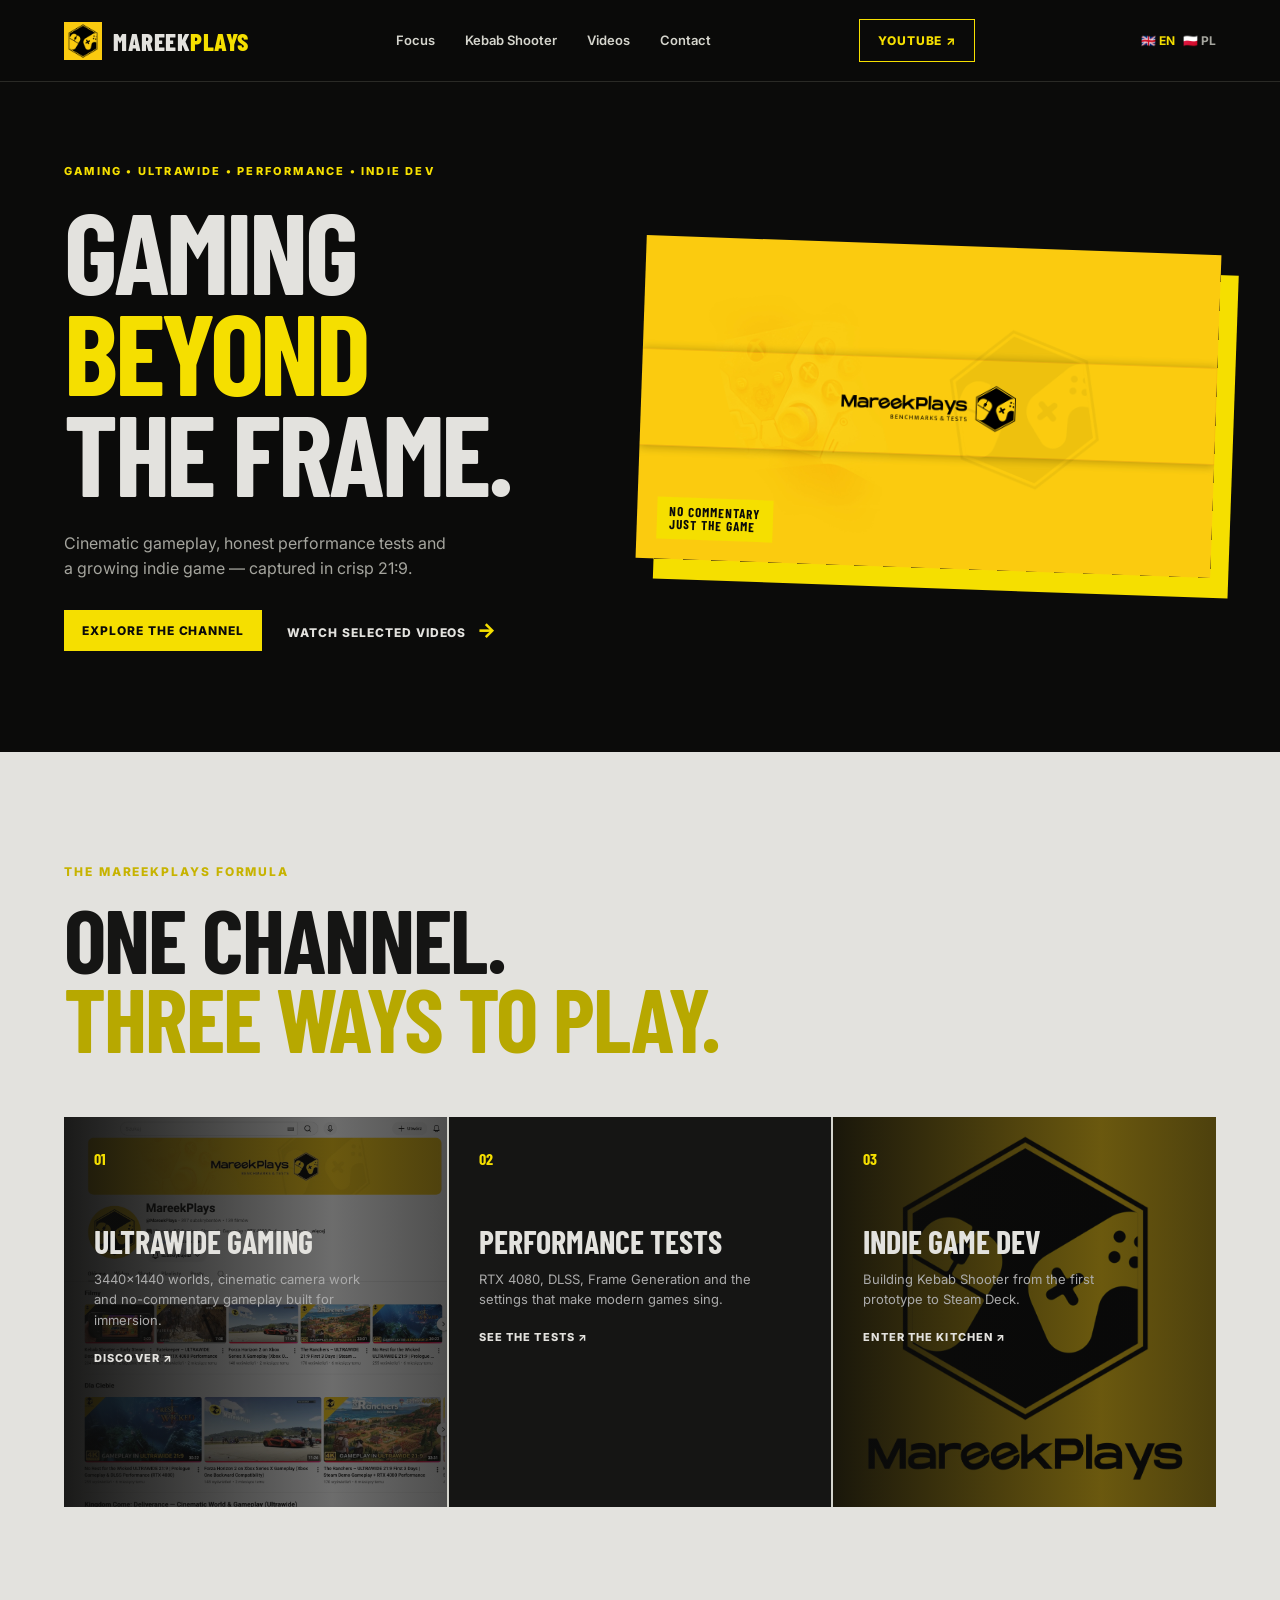
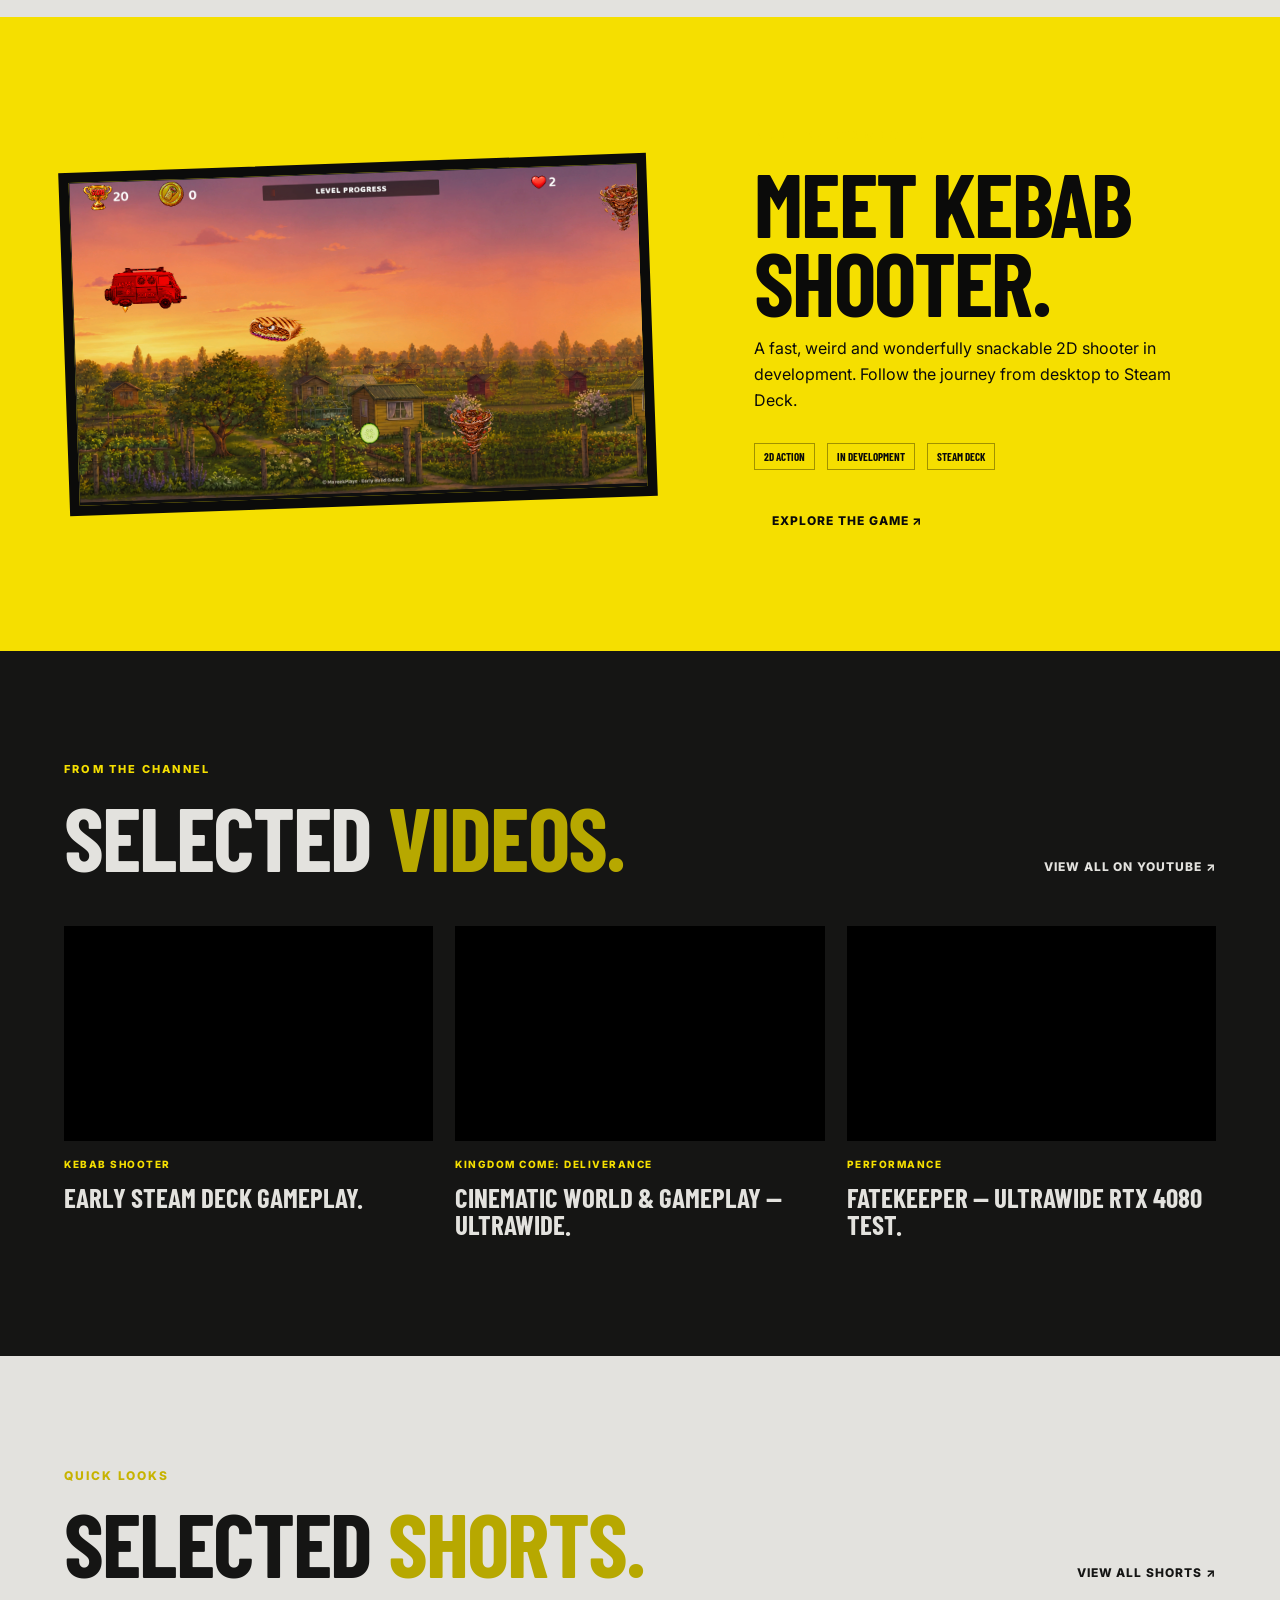
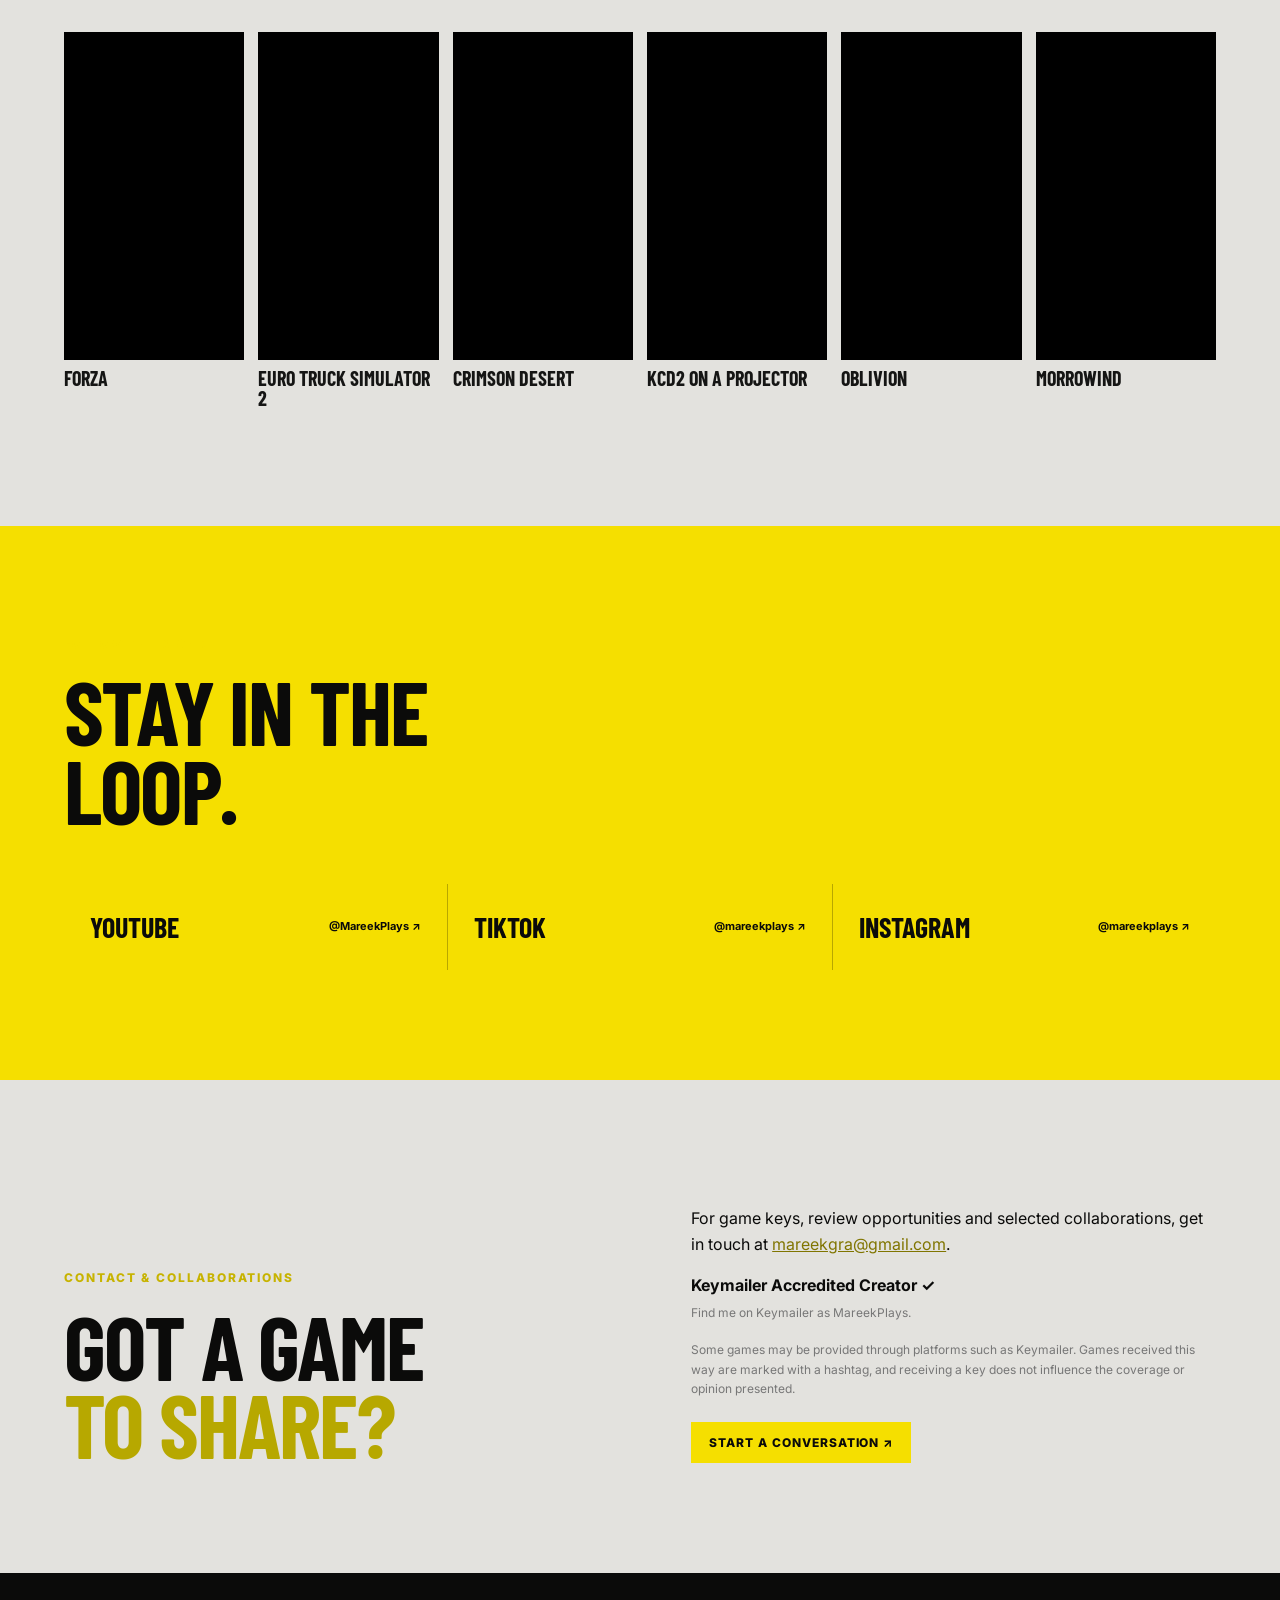
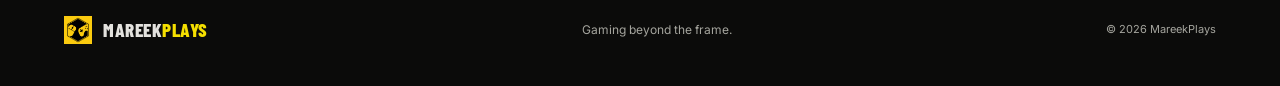
==== index.html @ 9b81a9b7 "Add Keymailer creator information" ====
<!doctype html>
<html lang="en">
<head>
  <meta charset="utf-8">
  <meta name="viewport" content="width=device-width, initial-scale=1">
  <meta name="description" content="MareekPlays is a gaming enthusiast creating gameplay videos, ultrawide gaming content, performance tests and the indie game Kebab Shooter, developed in Unity.">
  <title>MareekPlays — Gaming beyond the frame</title>
  <link rel="icon" href="assets/images/avatar-yellow.jpg" type="image/jpeg">
  <link rel="canonical" href="https://mareekplays.com/">
  <link rel="alternate" hreflang="en" href="https://mareekplays.com/">
  <link rel="alternate" hreflang="pl" href="https://mareekplays.com/pl/">
  <link rel="alternate" hreflang="x-default" href="https://mareekplays.com/">
  <link rel="preconnect" href="https://fonts.googleapis.com">
  <link rel="preconnect" href="https://fonts.gstatic.com" crossorigin>
  <link href="https://fonts.googleapis.com/css2?family=Barlow+Condensed:wght@600;700;800&amp;family=Inter:wght@400;500;600;700&amp;display=swap" rel="stylesheet">
  <link rel="stylesheet" href="css/style.css">
  <link rel="stylesheet" href="css/contact.css">
  <link rel="stylesheet" href="css/stage2.css">
</head>
<body>
  <header class="site-header">
    <a class="brand" href="#top"><img src="assets/images/avatar-yellow.jpg" alt="MareekPlays logo"><span>MAREEK<span>PLAYS</span></span></a>
    <nav aria-label="Main navigation"><a href="#focus">Focus</a><a href="#kebab">Kebab Shooter</a><a href="#videos">Videos</a><a href="#contact">Contact</a></nav>
    <a class="header-cta" href="https://www.youtube.com/@MareekPlays" target="_blank" rel="noreferrer">YouTube ↗</a>
  </header>

  <main id="top">
    <section class="hero">
      <div class="hero-copy"><p class="eyebrow">GAMING • ULTRAWIDE • PERFORMANCE • INDIE DEV</p><h1>Gaming<br><em>beyond</em><br>the frame.</h1><p class="hero-text">Cinematic gameplay, honest performance tests and a growing indie game — captured in crisp 21:9.</p><div class="hero-actions"><a class="button button-yellow" href="https://www.youtube.com/@MareekPlays" target="_blank" rel="noreferrer">Explore the channel</a><a class="text-link" href="#videos">Watch selected videos <span>→</span></a></div></div>
      <div class="hero-art"><img src="assets/images/wall-yellow-v2.jpg" alt="MareekPlays yellow and black gaming banner"><div class="art-label">NO COMMENTARY<br><strong>JUST THE GAME</strong></div></div>
    </section>

    <section class="intro section-pad"><p class="eyebrow">THE MAREEKPLAYS FORMULA</p><h2>One channel.<br><span>Three ways to play.</span></h2><div class="feature-grid" id="focus">
      <article class="feature feature-image"><img src="assets/images/screenshot-02.png" alt="MareekPlays YouTube channel with ultrawide gameplay videos"><div><span class="number">01</span><h3>Ultrawide Gaming</h3><p>3440×1440 worlds, cinematic camera work and no-commentary gameplay built for immersion.</p><a href="#videos">Discover ↗</a></div></article>
      <article class="feature feature-dark"><span class="number">02</span><h3>Performance Tests</h3><p>RTX 4080, DLSS, Frame Generation and the settings that make modern games sing.</p><a href="#videos">See the tests ↗</a></article>
      <article class="feature feature-image"><img src="assets/images/yellow-edit-v2.jpg" alt="MareekPlays yellow gaming artwork"><div><span class="number">03</span><h3>Indie Game Dev</h3><p>Building Kebab Shooter from the first prototype to Steam Deck.</p><a href="kebab-shooter.html">Enter the kitchen ↗</a></div></article>
    </div></section>

    <section class="kebab section-pad" id="kebab"><div class="kebab-image"><img src="assets/images/kebab-shooter-gameplay.png" alt="Kebab Shooter gameplay in an early build"></div><div class="kebab-copy"><p class="eyebrow">MAREEKPLAYS ORIGINAL</p><h2>Meet <span>Kebab<br>Shooter.</span></h2><p>A fast, weird and wonderfully snackable 2D shooter in development. Follow the journey from desktop to Steam Deck.</p><div class="meta"><span>2D ACTION</span><span>IN DEVELOPMENT</span><span>STEAM DECK</span></div><a class="button button-yellow" href="kebab-shooter.html">Explore the game ↗</a></div></section>

    <section class="videos section-pad" id="videos"><div class="section-heading"><div><p class="eyebrow">FROM THE CHANNEL</p><h2>Selected <span>videos.</span></h2></div><a class="text-link" href="https://www.youtube.com/@MareekPlays" target="_blank" rel="noreferrer">View all on YouTube ↗</a></div><div class="embed-grid"><article class="embed-card"><div class="embed-frame"><iframe src="https://www.youtube.com/embed/QDd8x8aXPLo" title="Kebab Shooter gameplay" loading="lazy" allow="accelerometer; autoplay; clipboard-write; encrypted-media; gyroscope; picture-in-picture; web-share" allowfullscreen></iframe></div><span class="tag">KEBAB SHOOTER</span><h3>Early Steam Deck gameplay.</h3></article><article class="embed-card"><div class="embed-frame"><iframe src="https://www.youtube.com/embed/videoseries?list=PLR1xdqxCKuU1ALVH2hB713PKdrg5uemoy" title="Kingdom Come Deliverance playlist" loading="lazy" allow="accelerometer; autoplay; clipboard-write; encrypted-media; gyroscope; picture-in-picture; web-share" allowfullscreen></iframe></div><span class="tag">KINGDOM COME: DELIVERANCE</span><h3>Cinematic world &amp; gameplay — ultrawide.</h3></article><article class="embed-card"><div class="embed-frame"><iframe src="https://www.youtube.com/embed/KPlNzDkzNGY" title="Fatekeeper ultrawide performance test" loading="lazy" allow="accelerometer; autoplay; clipboard-write; encrypted-media; gyroscope; picture-in-picture; web-share" allowfullscreen></iframe></div><span class="tag">PERFORMANCE</span><h3>Fatekeeper — ultrawide RTX 4080 test.</h3></article></div></section>
    <section class="shorts section-pad"><div class="section-heading"><div><p class="eyebrow">QUICK LOOKS</p><h2>Selected <span>shorts.</span></h2></div><a class="text-link" href="https://www.youtube.com/@MareekPlays/shorts" target="_blank" rel="noreferrer">View all Shorts ↗</a></div><div class="shorts-grid"><article class="short-card"><div class="short-frame"><iframe src="https://www.youtube.com/embed/HTQiDRYx2u0" title="Forza Short" loading="lazy" allow="autoplay; encrypted-media; picture-in-picture" allowfullscreen></iframe></div><h3>Forza</h3></article><article class="short-card"><div class="short-frame"><iframe src="https://www.youtube.com/embed/FgGEMNS4jwI" title="Euro Truck Simulator 2 Short" loading="lazy" allow="autoplay; encrypted-media; picture-in-picture" allowfullscreen></iframe></div><h3>Euro Truck Simulator 2</h3></article><article class="short-card"><div class="short-frame"><iframe src="https://www.youtube.com/embed/gEIbYXbVGNY" title="Crimson Desert Short" loading="lazy" allow="autoplay; encrypted-media; picture-in-picture" allowfullscreen></iframe></div><h3>Crimson Desert</h3></article><article class="short-card"><div class="short-frame"><iframe src="https://www.youtube.com/embed/EDRkvhThUzU" title="Kingdom Come Deliverance 2 projector Short" loading="lazy" allow="autoplay; encrypted-media; picture-in-picture" allowfullscreen></iframe></div><h3>KCD2 on a projector</h3></article><article class="short-card"><div class="short-frame"><iframe src="https://www.youtube.com/embed/QdQoIFmSllk" title="Oblivion Short" loading="lazy" allow="autoplay; encrypted-media; picture-in-picture" allowfullscreen></iframe></div><h3>Oblivion</h3></article><article class="short-card"><div class="short-frame"><iframe src="https://www.youtube.com/embed/wM8SpcKaaE0" title="Morrowind Short" loading="lazy" allow="autoplay; encrypted-media; picture-in-picture" allowfullscreen></iframe></div><h3>Morrowind</h3></article></div></section>

    <section class="socials section-pad" id="socials"><p class="eyebrow">FOLLOW THE SIGNAL</p><h2>Stay in the<br><span>loop.</span></h2><div class="social-grid"><a href="https://www.youtube.com/@MareekPlays" target="_blank" rel="noreferrer"><b>YouTube</b><span>@MareekPlays ↗</span></a><a href="https://www.tiktok.com/@mareekplays" target="_blank" rel="noreferrer"><b>TikTok</b><span>@mareekplays ↗</span></a><a href="https://www.instagram.com/mareekplays/" target="_blank" rel="noreferrer"><b>Instagram</b><span>@mareekplays ↗</span></a></div></section>
    <section class="contact section-pad" id="contact"><div><p class="eyebrow">CONTACT &amp; COLLABORATIONS</p><h2>Got a game<br><span>to share?</span></h2></div><div class="contact-copy"><p>For game keys, review opportunities and selected collaborations, get in touch at <a href="mailto:mareekgra@gmail.com">mareekgra@gmail.com</a>.</p><p><strong>Keymailer Accredited Creator ✓</strong><br><span class="disclosure">Find me on Keymailer as MareekPlays.</span></p><p class="disclosure">Some games may be provided through platforms such as Keymailer. Games received this way are marked with a hashtag, and receiving a key does not influence the coverage or opinion presented.</p><a class="button button-yellow" href="mailto:mareekgra@gmail.com">Start a conversation ↗</a></div></section>
  </main>
  <footer><div class="brand footer-brand"><img src="assets/images/avatar-yellow.jpg" alt=""><span>MAREEK<span>PLAYS</span></span></div><p>Gaming beyond the frame.</p><small>© 2026 MareekPlays</small></footer>
<script src="js/i18n.js"></script></body>
</html>
---- css/style.css ----
:root{--yellow:#f5df00;--black:#0b0b0a;--ink:#151514;--white:#f8f8f3;--muted:#a5a59e;--line:#2a2a26;--condensed:'Barlow Condensed',sans-serif;--sans:'Inter',sans-serif}*{box-sizing:border-box}html{scroll-behavior:smooth}body{margin:0;background:var(--black);color:var(--white);font-family:var(--sans);line-height:1.6}a{color:inherit;text-decoration:none}.site-header{height:82px;padding:0 5vw;display:flex;align-items:center;justify-content:space-between;border-bottom:1px solid var(--line);position:sticky;top:0;background:rgba(11,11,10,.92);backdrop-filter:blur(14px);z-index:10}.brand{display:flex;align-items:center;gap:11px;font:800 25px var(--condensed);letter-spacing:.5px}.brand img{width:38px;height:38px;object-fit:cover}.brand span span{color:var(--yellow)}nav{display:flex;gap:30px;color:#d5d5cd;font-size:13px;font-weight:600}nav a:hover,.text-link:hover{color:var(--yellow)}.header-cta,.button{display:inline-flex;padding:11px 18px;font-size:12px;font-weight:800;letter-spacing:.08em;text-transform:uppercase}.header-cta{border:1px solid var(--yellow);color:var(--yellow)}.hero{min-height:670px;display:grid;grid-template-columns:1fr 1.12fr;align-items:center;gap:5vw;padding:70px 5vw 90px;overflow:hidden}.eyebrow{color:var(--yellow);font-size:11px;font-weight:800;letter-spacing:.2em;margin:0 0 18px}.hero h1,h2,h3{font-family:var(--condensed);text-transform:uppercase;line-height:.88;margin:0}.hero h1{font-size:clamp(68px,9vw,142px);letter-spacing:-.03em}.hero h1 em{color:var(--yellow);font-style:normal}.hero-text{color:var(--muted);max-width:390px;margin:28px 0}.hero-actions{display:flex;align-items:center;gap:25px;flex-wrap:wrap}.button-yellow{background:var(--yellow);color:var(--black)}.button-yellow:hover{background:#fff}.text-link{font-size:12px;font-weight:800;text-transform:uppercase;letter-spacing:.08em}.text-link span{color:var(--yellow);font-size:20px;margin-left:7px}.hero-art{position:relative;transform:rotate(2deg);box-shadow:18px 20px 0 var(--yellow)}.hero-art img{width:100%;display:block;max-height:420px;object-fit:cover}.art-label{position:absolute;bottom:20px;left:20px;background:var(--yellow);color:var(--black);padding:8px 12px;font:700 13px/1 var(--condensed);letter-spacing:.08em}.section-pad{padding:110px 5vw}.intro{background:var(--white);color:var(--ink)}h2{font-size:clamp(56px,7vw,105px);letter-spacing:-.02em}h2 span{color:var(--yellow)}.intro h2 span,.videos h2 span,.socials h2 span{color:#b7a800}.feature-grid{display:grid;grid-template-columns:repeat(3,1fr);margin-top:60px;gap:2px;background:#d4d4cd}.feature{background:var(--white);padding:30px;min-height:280px}.feature-dark{background:var(--ink);color:var(--white)}.feature-image{padding:0;position:relative;overflow:hidden;color:var(--white);background:var(--ink)}.feature-image>img{width:100%;height:100%;object-fit:cover;opacity:.42}.feature-image>div{position:absolute;inset:0;padding:30px}.number{font:700 16px var(--condensed);color:var(--yellow)}h3{font-size:32px;margin:55px 0 13px}.feature p{font-size:13px;color:#777;max-width:280px}.feature-dark p,.feature-image p{color:#aaa}.feature a{font-size:11px;font-weight:800;text-transform:uppercase;letter-spacing:.1em}.kebab{display:grid;grid-template-columns:1.12fr .88fr;gap:8vw;align-items:center;background:var(--yellow);color:var(--black)}.kebab-image{border:10px solid var(--black);transform:rotate(-2deg)}.kebab-image img{width:100%;display:block}.kebab h2 span{color:var(--black)}.kebab-copy>p:not(.eyebrow){max-width:420px}.meta{display:flex;gap:12px;flex-wrap:wrap;margin:30px 0;font:700 11px var(--condensed)}.meta span{border:1px solid rgba(0,0,0,.35);padding:6px 9px}.videos{background:var(--ink)}.section-heading{display:flex;justify-content:space-between;align-items:end;margin-bottom:50px}.video-grid{display:grid;grid-template-columns:repeat(3,1fr);gap:22px}.video-card{position:relative}.video-card img{width:100%;aspect-ratio:16/9;object-fit:cover;display:block;filter:grayscale(25%)}.video-card:hover img{filter:none}.tag{display:inline-block;color:var(--yellow);font-size:10px;font-weight:800;letter-spacing:.15em;margin-top:15px}.video-card h3{font-size:27px;margin:8px 0;line-height:1}.socials{background:var(--yellow);color:var(--black)}.socials h2 span{color:var(--black)}.social-grid{display:grid;grid-template-columns:repeat(3,1fr);gap:1px;margin-top:55px;background:rgba(0,0,0,.25)}.social-grid a{background:var(--yellow);padding:25px;display:flex;justify-content:space-between;align-items:center;border:1px solid transparent}.social-grid a:hover{background:var(--black);color:var(--yellow)}.social-grid b{font:700 28px var(--condensed);text-transform:uppercase}.social-grid span{font-size:11px;font-weight:700}footer{padding:35px 5vw;display:flex;align-items:center;justify-content:space-between;color:var(--muted);font-size:12px}.footer-brand{color:var(--white);font-size:19px}.footer-brand img{width:28px;height:28px}footer small{font-size:11px}@media(max-width:800px){nav{display:none}.hero{grid-template-columns:1fr;padding-top:60px}.hero-art{margin:25px 8px 0}.feature-grid,.video-grid,.social-grid{grid-template-columns:1fr}.feature{min-height:220px}.feature h3{margin-top:35px}.kebab{grid-template-columns:1fr;gap:45px}.section-pad{padding:75px 6vw}.section-heading{align-items:start;gap:30px;flex-direction:column}.social-grid a{padding:20px}.social-grid b{font-size:24px}footer{flex-wrap:wrap;gap:18px}footer p{order:3;width:100%}}@media(max-width:430px){.site-header{padding:0 6vw}.header-cta{padding:8px 10px;font-size:10px}.brand{font-size:22px}.hero h1{font-size:68px}.hero-art{box-shadow:10px 12px 0 var(--yellow)}.hero-text{font-size:14px}}
---- css/contact.css ----
:root{--white:#e3e2de}
.contact{display:grid;grid-template-columns:1fr 1fr;gap:8vw;align-items:end;background:var(--white);color:var(--black)}
.contact h2 span{color:#b7a800}.contact-copy{max-width:520px}.contact-copy p{font-size:16px}.contact-copy a:not(.button){color:#807500;text-decoration:underline}.disclosure{color:#777;font-size:12px!important}.contact .button{margin-top:12px}
@media(max-width:800px){.contact{grid-template-columns:1fr;gap:35px}}
:is(.contact,.shorts) .eyebrow{font-size:12px;letter-spacing:.16em;color:#c7b300}
.intro .eyebrow{font-size:12px;letter-spacing:.16em;color:#c7b300}
.language-switch{display:flex;gap:8px;align-items:center;flex:0 0 auto;margin-left:18px;font:700 12px/1 var(--sans);white-space:nowrap}.language-switch a,.language-switch strong{font:inherit}.language-switch a{color:var(--muted)}.language-switch strong{color:var(--yellow)}
:focus-visible{outline:3px solid var(--yellow);outline-offset:4px}.feature-image:after{content:"";position:absolute;inset:0;background:linear-gradient(90deg,rgba(11,11,10,.9),rgba(11,11,10,.35) 70%,rgba(11,11,10,.55));pointer-events:none}.feature-image>div{z-index:1}.feature-image>img{opacity:.6}@media(prefers-reduced-motion:reduce){html{scroll-behavior:auto}*{animation-duration:.01ms!important;transition-duration:.01ms!important}}
@media(max-width:430px){.site-header{gap:10px;padding:0 5vw}.brand{gap:7px;font-size:18px}.brand img{width:32px;height:32px}.header-cta{padding:8px 8px;font-size:9px;letter-spacing:.05em}.language-switch{gap:4px;margin-left:0;font-size:10px}}
---- css/stage2.css ----
.embed-grid{display:grid;grid-template-columns:repeat(3,1fr);gap:22px}.embed-card h3,.short-card h3{font-size:27px;margin:8px 0;line-height:1}.embed-frame{aspect-ratio:16/9;background:#000}.embed-frame iframe{width:100%;height:100%;border:0}.shorts{background:var(--white);color:var(--ink)}.shorts h2 span{color:#b7a800}.shorts-grid{display:grid;grid-template-columns:repeat(6,1fr);gap:14px}.short-frame{aspect-ratio:9/16;background:#000}.short-frame iframe{width:100%;height:100%;border:0}.short-card h3{font-size:20px}.shorts .tag{color:#807500}@media(max-width:1000px){.shorts-grid{grid-template-columns:repeat(3,1fr)}}@media(max-width:800px){.embed-grid{grid-template-columns:1fr}.shorts-grid{grid-template-columns:repeat(2,1fr)}}
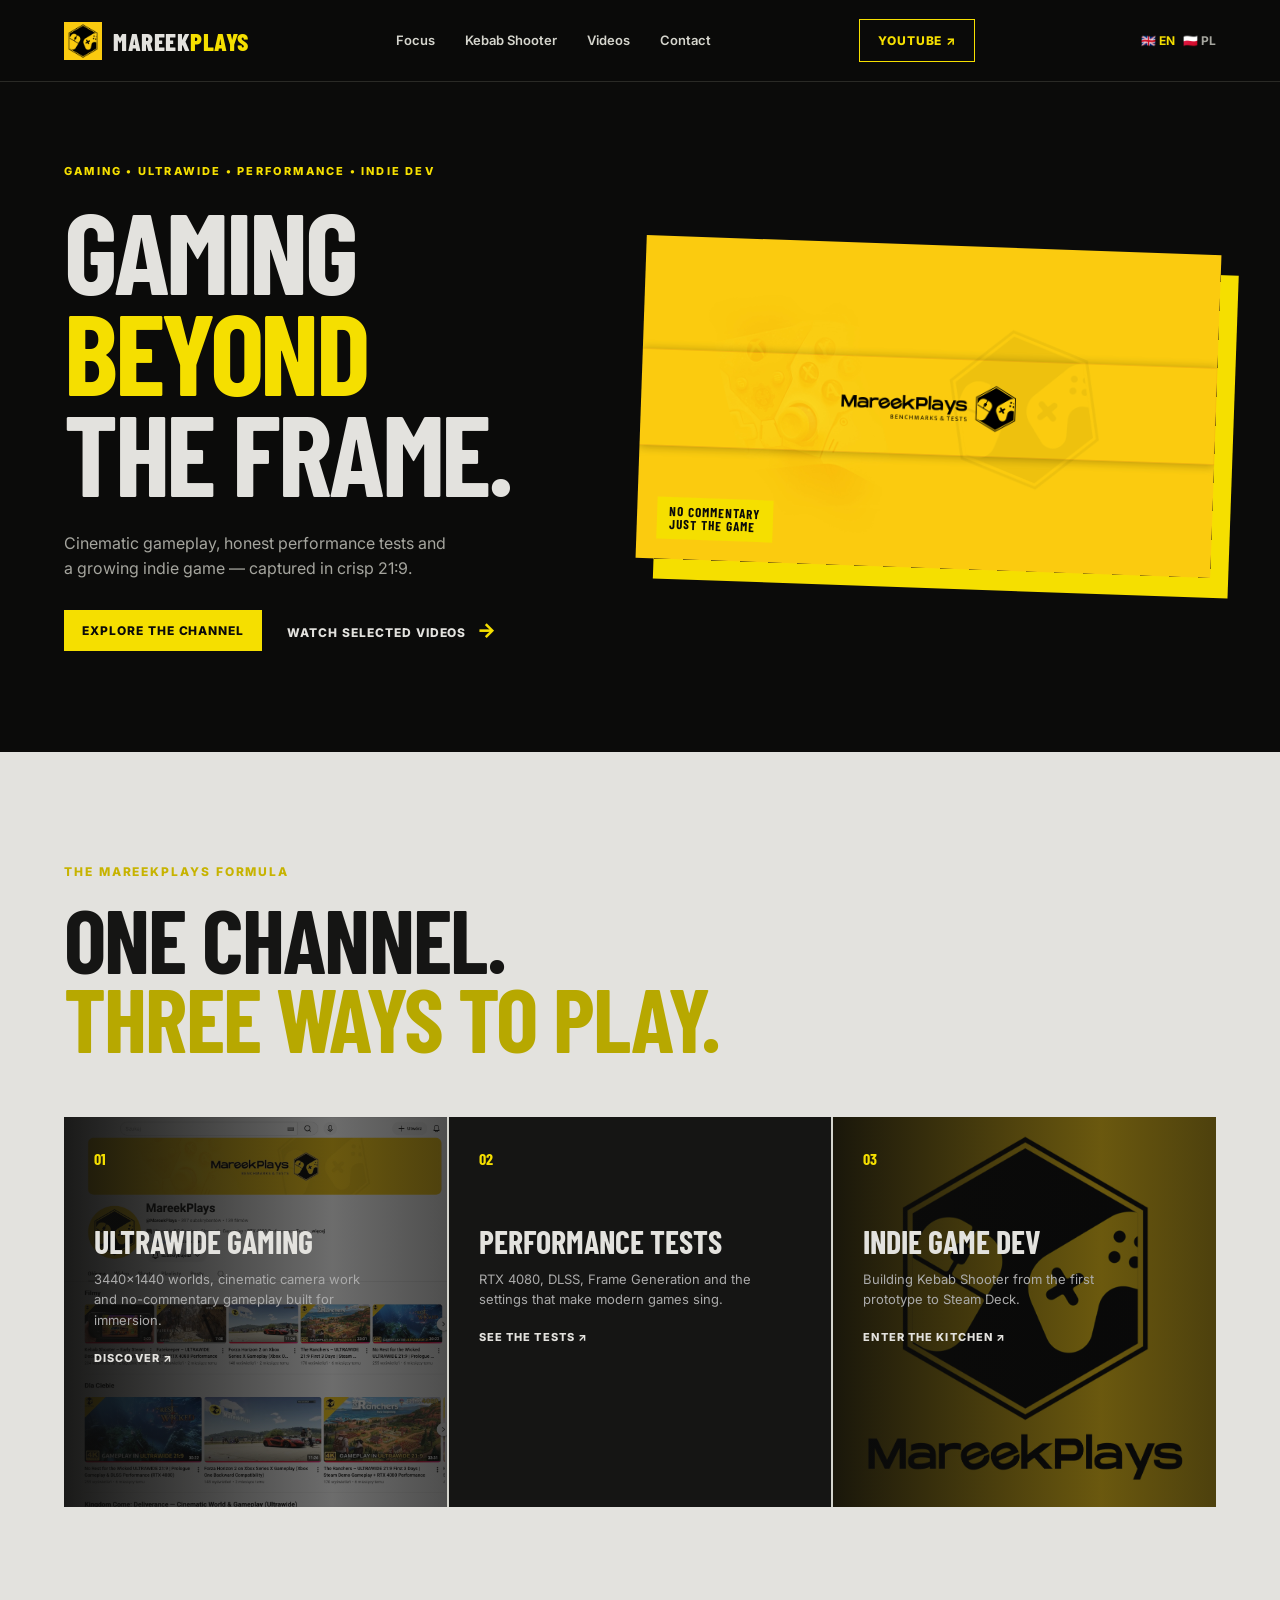
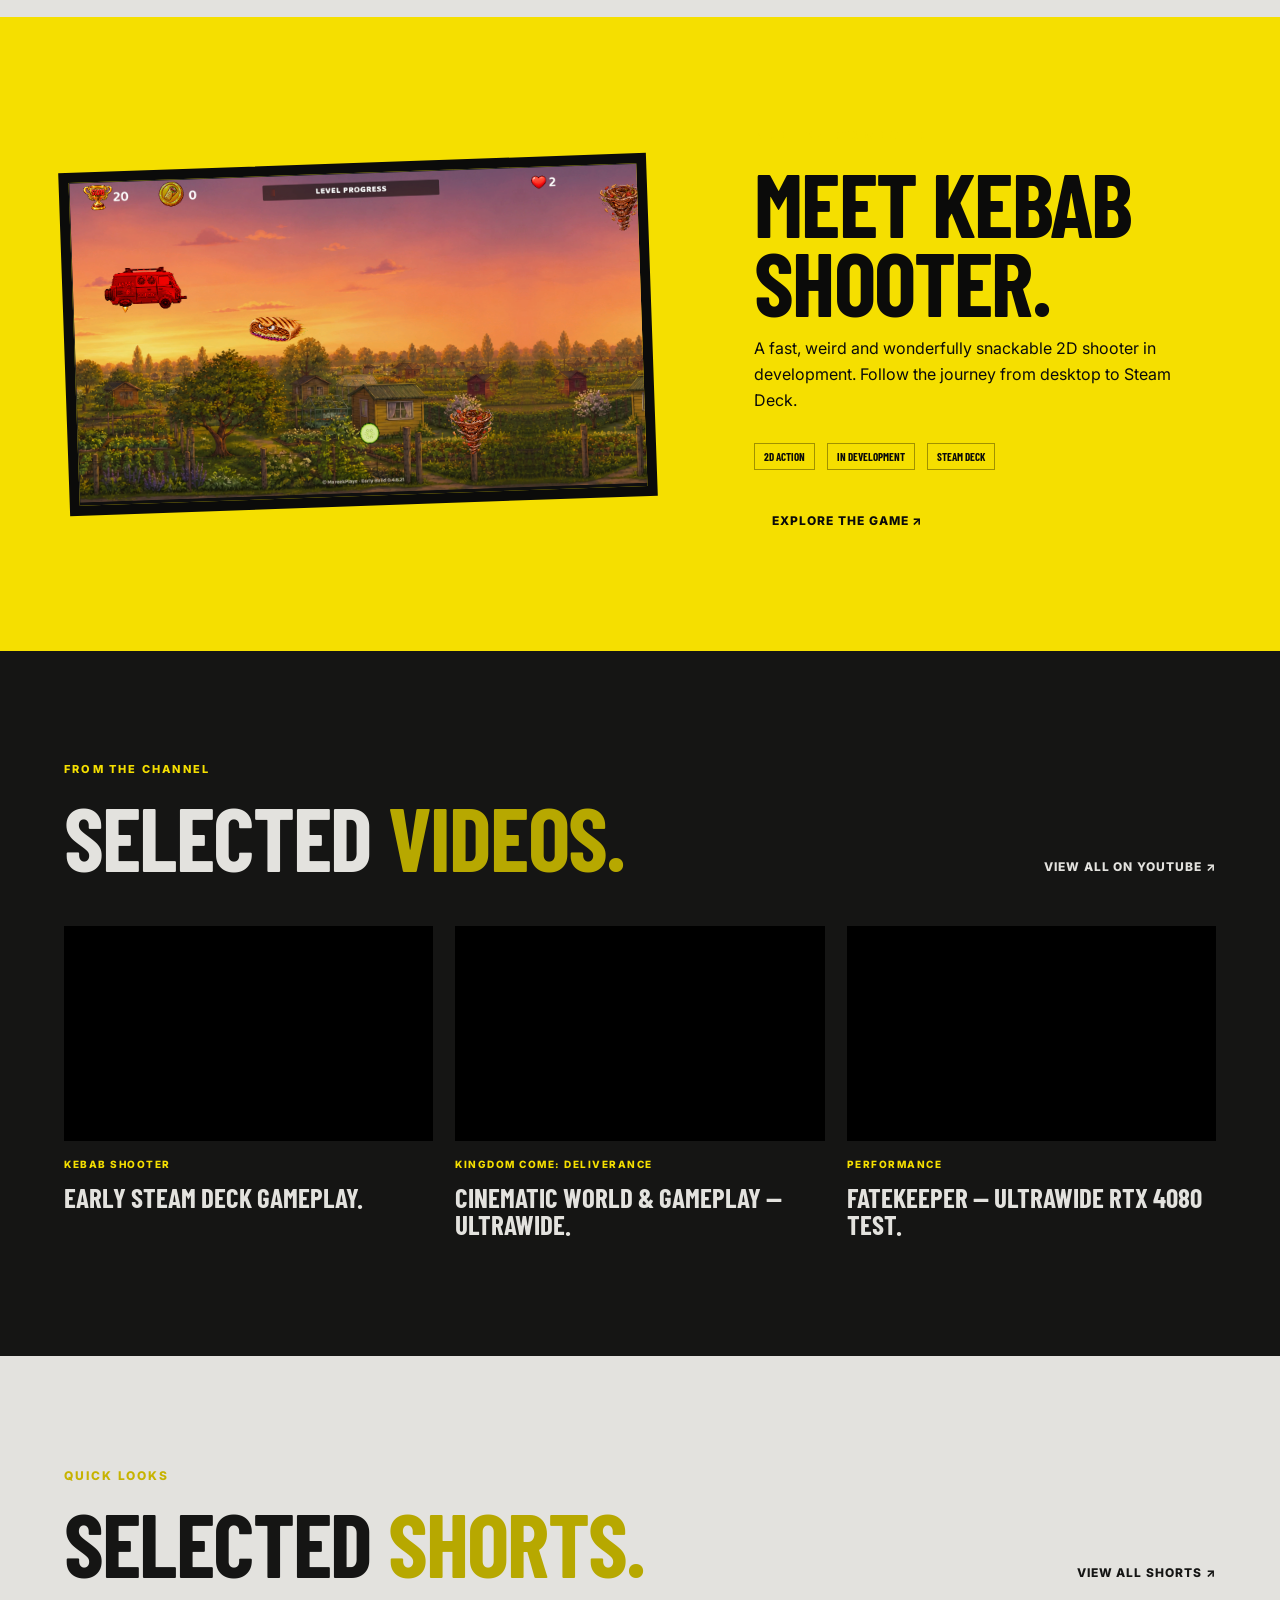
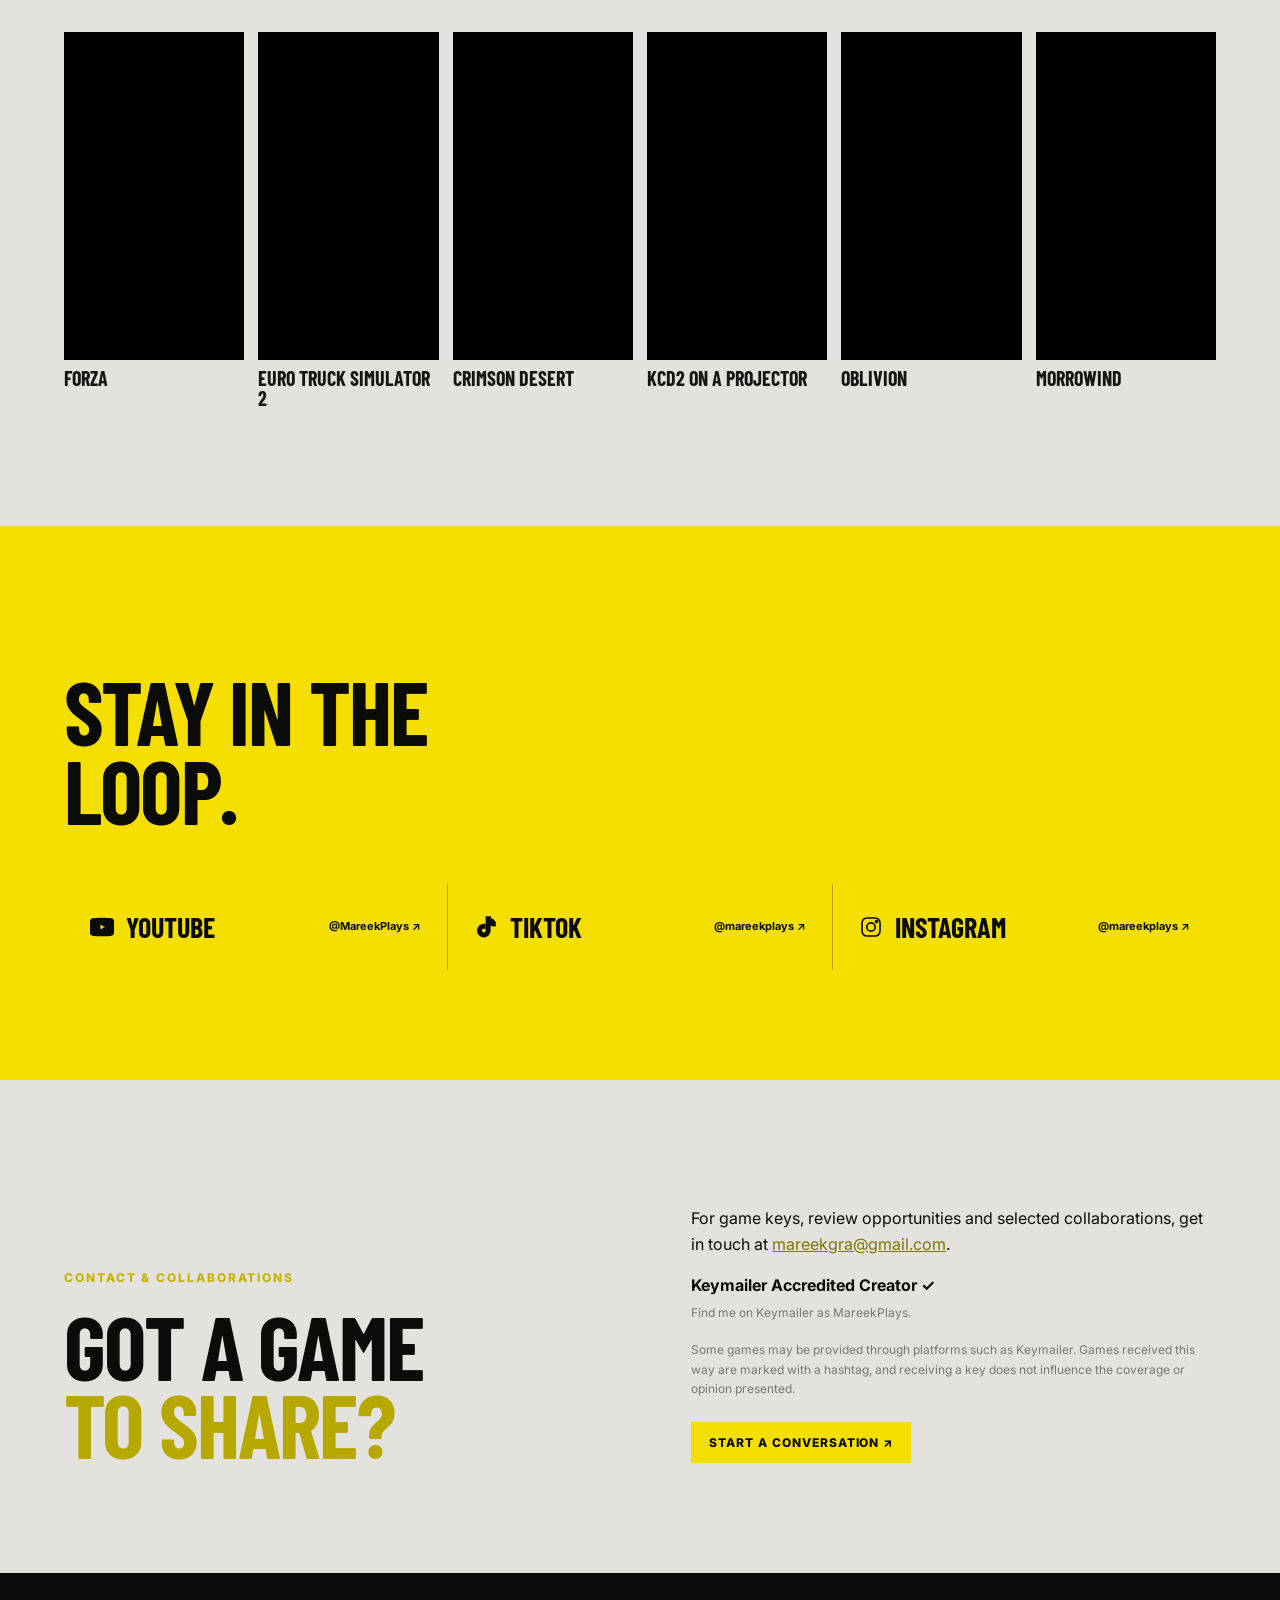
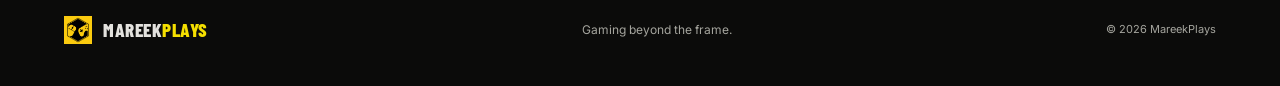
==== commit 08108f98: "Add social media icons" ====
--- a/index.html
+++ b/index.html
@@ -41,7 +41,7 @@
     <section class="videos section-pad" id="videos"><div class="section-heading"><div><p class="eyebrow">FROM THE CHANNEL</p><h2>Selected <span>videos.</span></h2></div><a class="text-link" href="https://www.youtube.com/@MareekPlays" target="_blank" rel="noreferrer">View all on YouTube ↗</a></div><div class="embed-grid"><article class="embed-card"><div class="embed-frame"><iframe src="https://www.youtube.com/embed/QDd8x8aXPLo" title="Kebab Shooter gameplay" loading="lazy" allow="accelerometer; autoplay; clipboard-write; encrypted-media; gyroscope; picture-in-picture; web-share" allowfullscreen></iframe></div><span class="tag">KEBAB SHOOTER</span><h3>Early Steam Deck gameplay.</h3></article><article class="embed-card"><div class="embed-frame"><iframe src="https://www.youtube.com/embed/videoseries?list=PLR1xdqxCKuU1ALVH2hB713PKdrg5uemoy" title="Kingdom Come Deliverance playlist" loading="lazy" allow="accelerometer; autoplay; clipboard-write; encrypted-media; gyroscope; picture-in-picture; web-share" allowfullscreen></iframe></div><span class="tag">KINGDOM COME: DELIVERANCE</span><h3>Cinematic world &amp; gameplay — ultrawide.</h3></article><article class="embed-card"><div class="embed-frame"><iframe src="https://www.youtube.com/embed/KPlNzDkzNGY" title="Fatekeeper ultrawide performance test" loading="lazy" allow="accelerometer; autoplay; clipboard-write; encrypted-media; gyroscope; picture-in-picture; web-share" allowfullscreen></iframe></div><span class="tag">PERFORMANCE</span><h3>Fatekeeper — ultrawide RTX 4080 test.</h3></article></div></section>
     <section class="shorts section-pad"><div class="section-heading"><div><p class="eyebrow">QUICK LOOKS</p><h2>Selected <span>shorts.</span></h2></div><a class="text-link" href="https://www.youtube.com/@MareekPlays/shorts" target="_blank" rel="noreferrer">View all Shorts ↗</a></div><div class="shorts-grid"><article class="short-card"><div class="short-frame"><iframe src="https://www.youtube.com/embed/HTQiDRYx2u0" title="Forza Short" loading="lazy" allow="autoplay; encrypted-media; picture-in-picture" allowfullscreen></iframe></div><h3>Forza</h3></article><article class="short-card"><div class="short-frame"><iframe src="https://www.youtube.com/embed/FgGEMNS4jwI" title="Euro Truck Simulator 2 Short" loading="lazy" allow="autoplay; encrypted-media; picture-in-picture" allowfullscreen></iframe></div><h3>Euro Truck Simulator 2</h3></article><article class="short-card"><div class="short-frame"><iframe src="https://www.youtube.com/embed/gEIbYXbVGNY" title="Crimson Desert Short" loading="lazy" allow="autoplay; encrypted-media; picture-in-picture" allowfullscreen></iframe></div><h3>Crimson Desert</h3></article><article class="short-card"><div class="short-frame"><iframe src="https://www.youtube.com/embed/EDRkvhThUzU" title="Kingdom Come Deliverance 2 projector Short" loading="lazy" allow="autoplay; encrypted-media; picture-in-picture" allowfullscreen></iframe></div><h3>KCD2 on a projector</h3></article><article class="short-card"><div class="short-frame"><iframe src="https://www.youtube.com/embed/QdQoIFmSllk" title="Oblivion Short" loading="lazy" allow="autoplay; encrypted-media; picture-in-picture" allowfullscreen></iframe></div><h3>Oblivion</h3></article><article class="short-card"><div class="short-frame"><iframe src="https://www.youtube.com/embed/wM8SpcKaaE0" title="Morrowind Short" loading="lazy" allow="autoplay; encrypted-media; picture-in-picture" allowfullscreen></iframe></div><h3>Morrowind</h3></article></div></section>
 
-    <section class="socials section-pad" id="socials"><p class="eyebrow">FOLLOW THE SIGNAL</p><h2>Stay in the<br><span>loop.</span></h2><div class="social-grid"><a href="https://www.youtube.com/@MareekPlays" target="_blank" rel="noreferrer"><b>YouTube</b><span>@MareekPlays ↗</span></a><a href="https://www.tiktok.com/@mareekplays" target="_blank" rel="noreferrer"><b>TikTok</b><span>@mareekplays ↗</span></a><a href="https://www.instagram.com/mareekplays/" target="_blank" rel="noreferrer"><b>Instagram</b><span>@mareekplays ↗</span></a></div></section>
+    <section class="socials section-pad" id="socials"><p class="eyebrow">FOLLOW THE SIGNAL</p><h2>Stay in the<br><span>loop.</span></h2><div class="social-grid"><a href="https://www.youtube.com/@MareekPlays" target="_blank" rel="noreferrer"><b class="social-name"><svg viewBox="0 0 24 24" aria-hidden="true"><path d="M23.5 6.2a3 3 0 0 0-2.1-2.1C19.5 3.6 12 3.6 12 3.6s-7.5 0-9.4.5A3 3 0 0 0 .5 6.2 31 31 0 0 0 0 12a31 31 0 0 0 .5 5.8 3 3 0 0 0 2.1 2.1c1.9.5 9.4.5 9.4.5s7.5 0 9.4-.5a3 3 0 0 0 2.1-2.1A31 31 0 0 0 24 12a31 31 0 0 0-.5-5.8ZM9.6 15.9V8.1l6.5 3.9-6.5 3.9Z"/></svg>YouTube</b><span>@MareekPlays ↗</span></a><a href="https://www.tiktok.com/@mareekplays" target="_blank" rel="noreferrer"><b class="social-name"><svg viewBox="0 0 24 24" aria-hidden="true"><path d="M19.3 5.1A5.7 5.7 0 0 1 15.8 2h-3.3v13.6a2.7 2.7 0 1 1-2-2.6V9.6a6 6 0 1 0 5.3 6V9a9 9 0 0 0 5.2 1.7V7.3a5.7 5.7 0 0 1-1.7-2.2Z"/></svg>TikTok</b><span>@mareekplays ↗</span></a><a href="https://www.instagram.com/mareekplays/" target="_blank" rel="noreferrer"><b class="social-name"><svg viewBox="0 0 24 24" aria-hidden="true"><rect x="3" y="3" width="18" height="18" rx="5"/><circle cx="12" cy="12" r="4.2"/><circle cx="17.5" cy="6.5" r="1"/></svg>Instagram</b><span>@mareekplays ↗</span></a></div></section>
     <section class="contact section-pad" id="contact"><div><p class="eyebrow">CONTACT &amp; COLLABORATIONS</p><h2>Got a game<br><span>to share?</span></h2></div><div class="contact-copy"><p>For game keys, review opportunities and selected collaborations, get in touch at <a href="mailto:mareekgra@gmail.com">mareekgra@gmail.com</a>.</p><p><strong>Keymailer Accredited Creator ✓</strong><br><span class="disclosure">Find me on Keymailer as MareekPlays.</span></p><p class="disclosure">Some games may be provided through platforms such as Keymailer. Games received this way are marked with a hashtag, and receiving a key does not influence the coverage or opinion presented.</p><a class="button button-yellow" href="mailto:mareekgra@gmail.com">Start a conversation ↗</a></div></section>
   </main>
   <footer><div class="brand footer-brand"><img src="assets/images/avatar-yellow.jpg" alt=""><span>MAREEK<span>PLAYS</span></span></div><p>Gaming beyond the frame.</p><small>© 2026 MareekPlays</small></footer>
--- a/css/contact.css
+++ b/css/contact.css
@@ -7,3 +7,4 @@
 .language-switch{display:flex;gap:8px;align-items:center;flex:0 0 auto;margin-left:18px;font:700 12px/1 var(--sans);white-space:nowrap}.language-switch a,.language-switch strong{font:inherit}.language-switch a{color:var(--muted)}.language-switch strong{color:var(--yellow)}
 :focus-visible{outline:3px solid var(--yellow);outline-offset:4px}.feature-image:after{content:"";position:absolute;inset:0;background:linear-gradient(90deg,rgba(11,11,10,.9),rgba(11,11,10,.35) 70%,rgba(11,11,10,.55));pointer-events:none}.feature-image>div{z-index:1}.feature-image>img{opacity:.6}@media(prefers-reduced-motion:reduce){html{scroll-behavior:auto}*{animation-duration:.01ms!important;transition-duration:.01ms!important}}
 @media(max-width:430px){.site-header{gap:10px;padding:0 5vw}.brand{gap:7px;font-size:18px}.brand img{width:32px;height:32px}.header-cta{padding:8px 8px;font-size:9px;letter-spacing:.05em}.language-switch{gap:4px;margin-left:0;font-size:10px}}
+.social-name{display:inline-flex;align-items:center;gap:12px}.social-name svg{width:24px;height:24px;fill:currentColor;stroke:currentColor;stroke-width:1.7;flex:0 0 auto}.social-name svg rect,.social-name svg circle{fill:none}
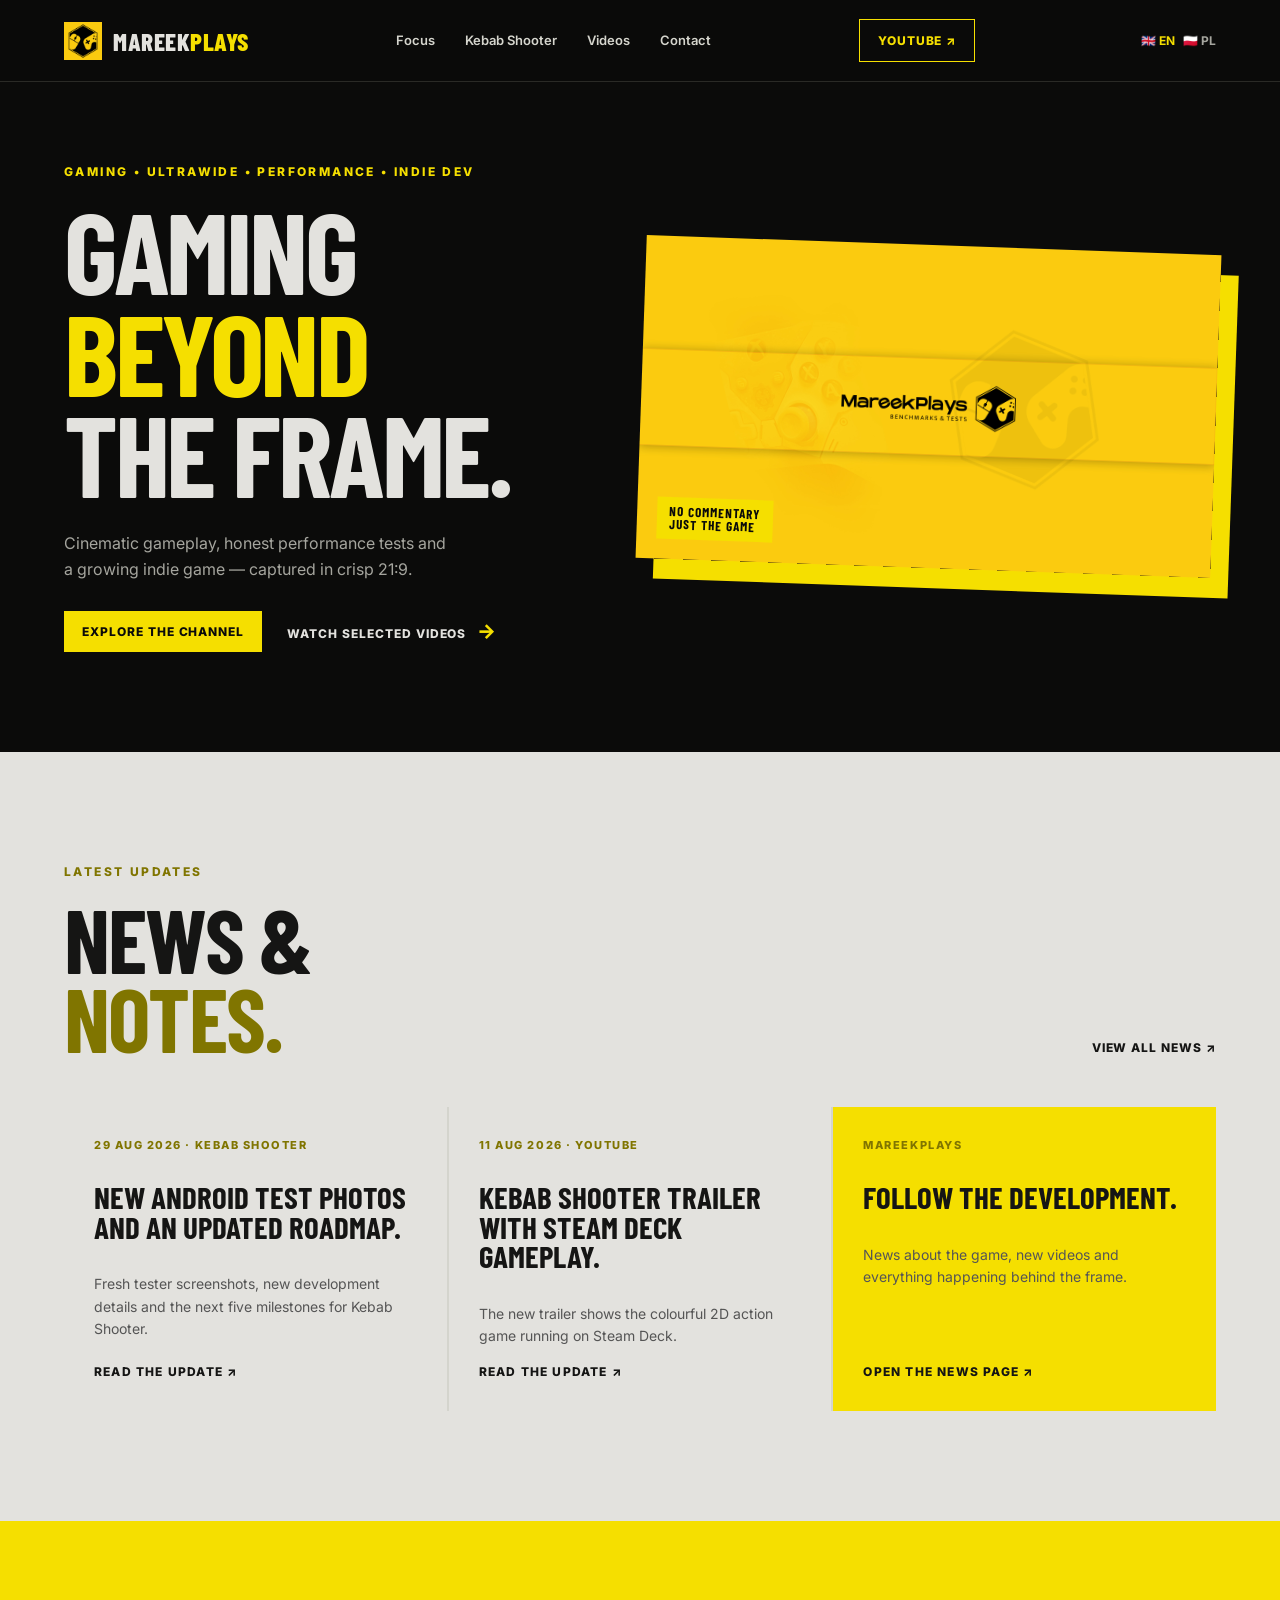
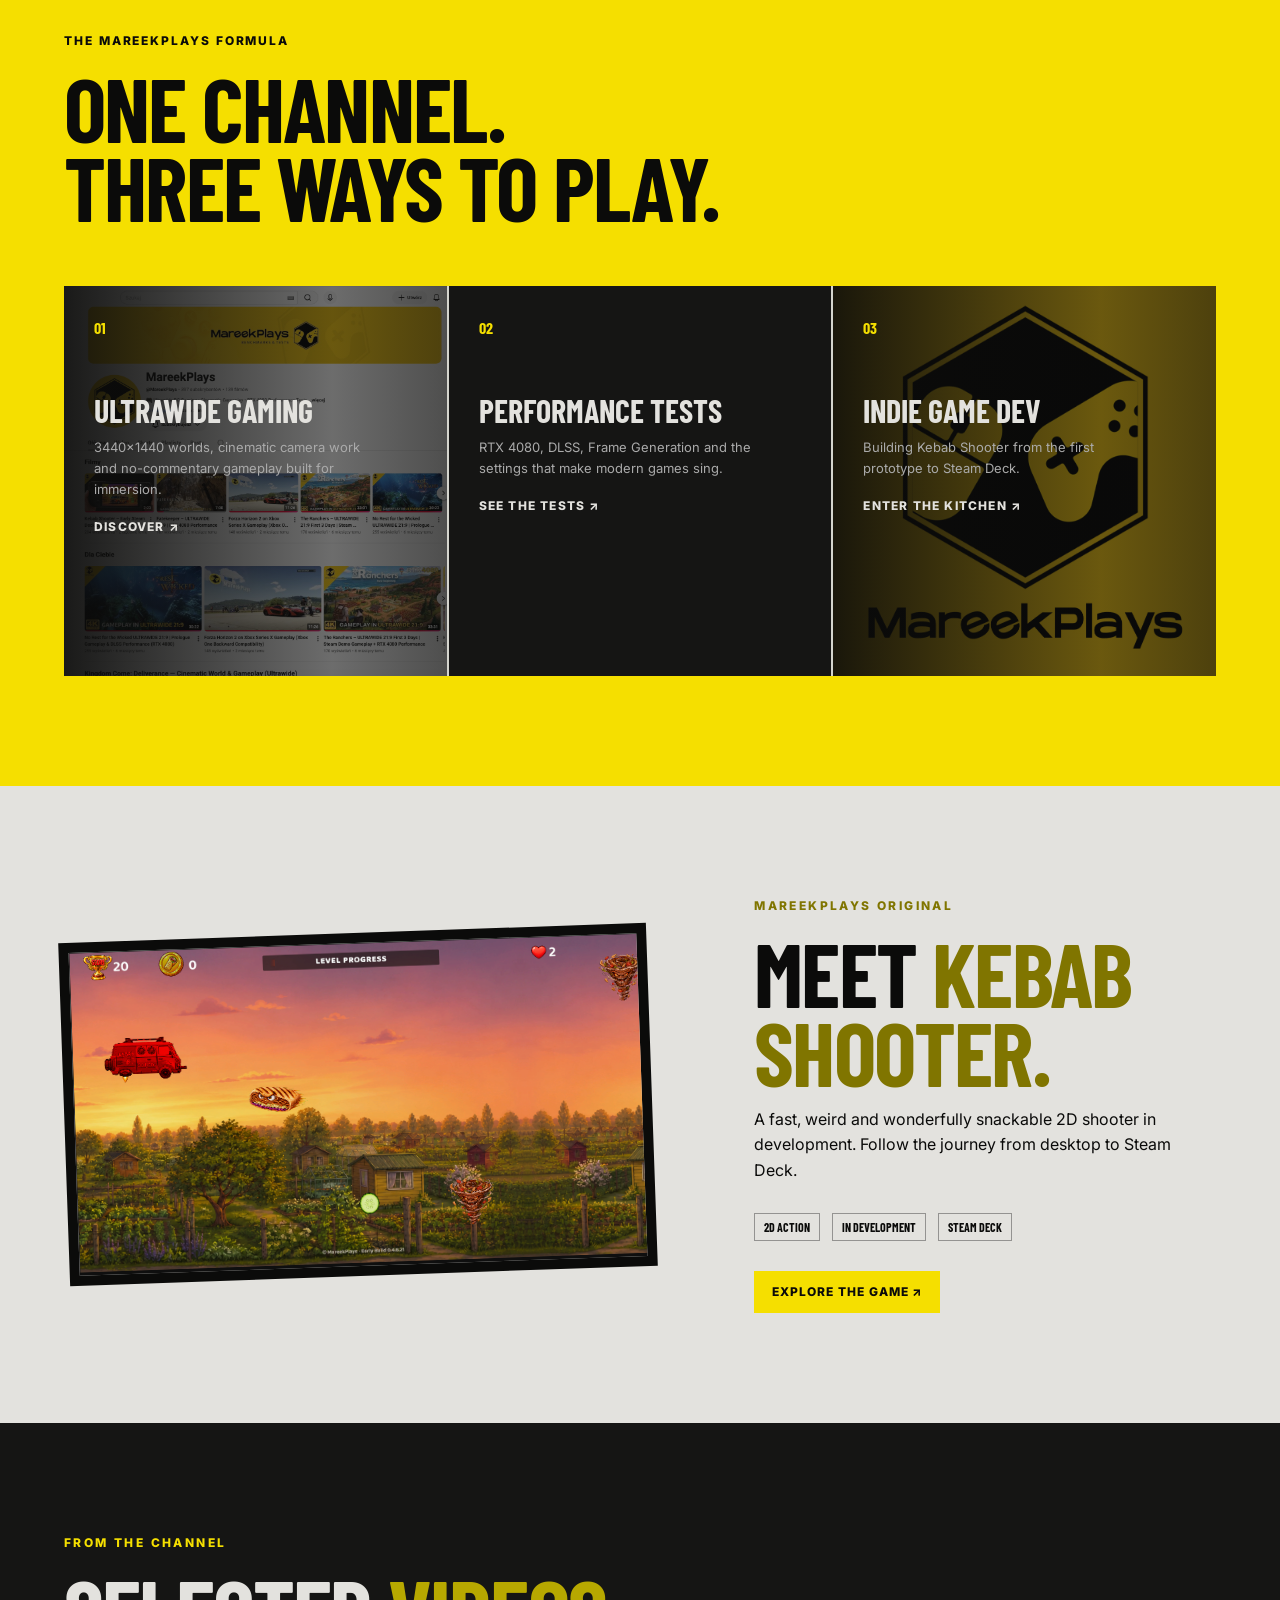
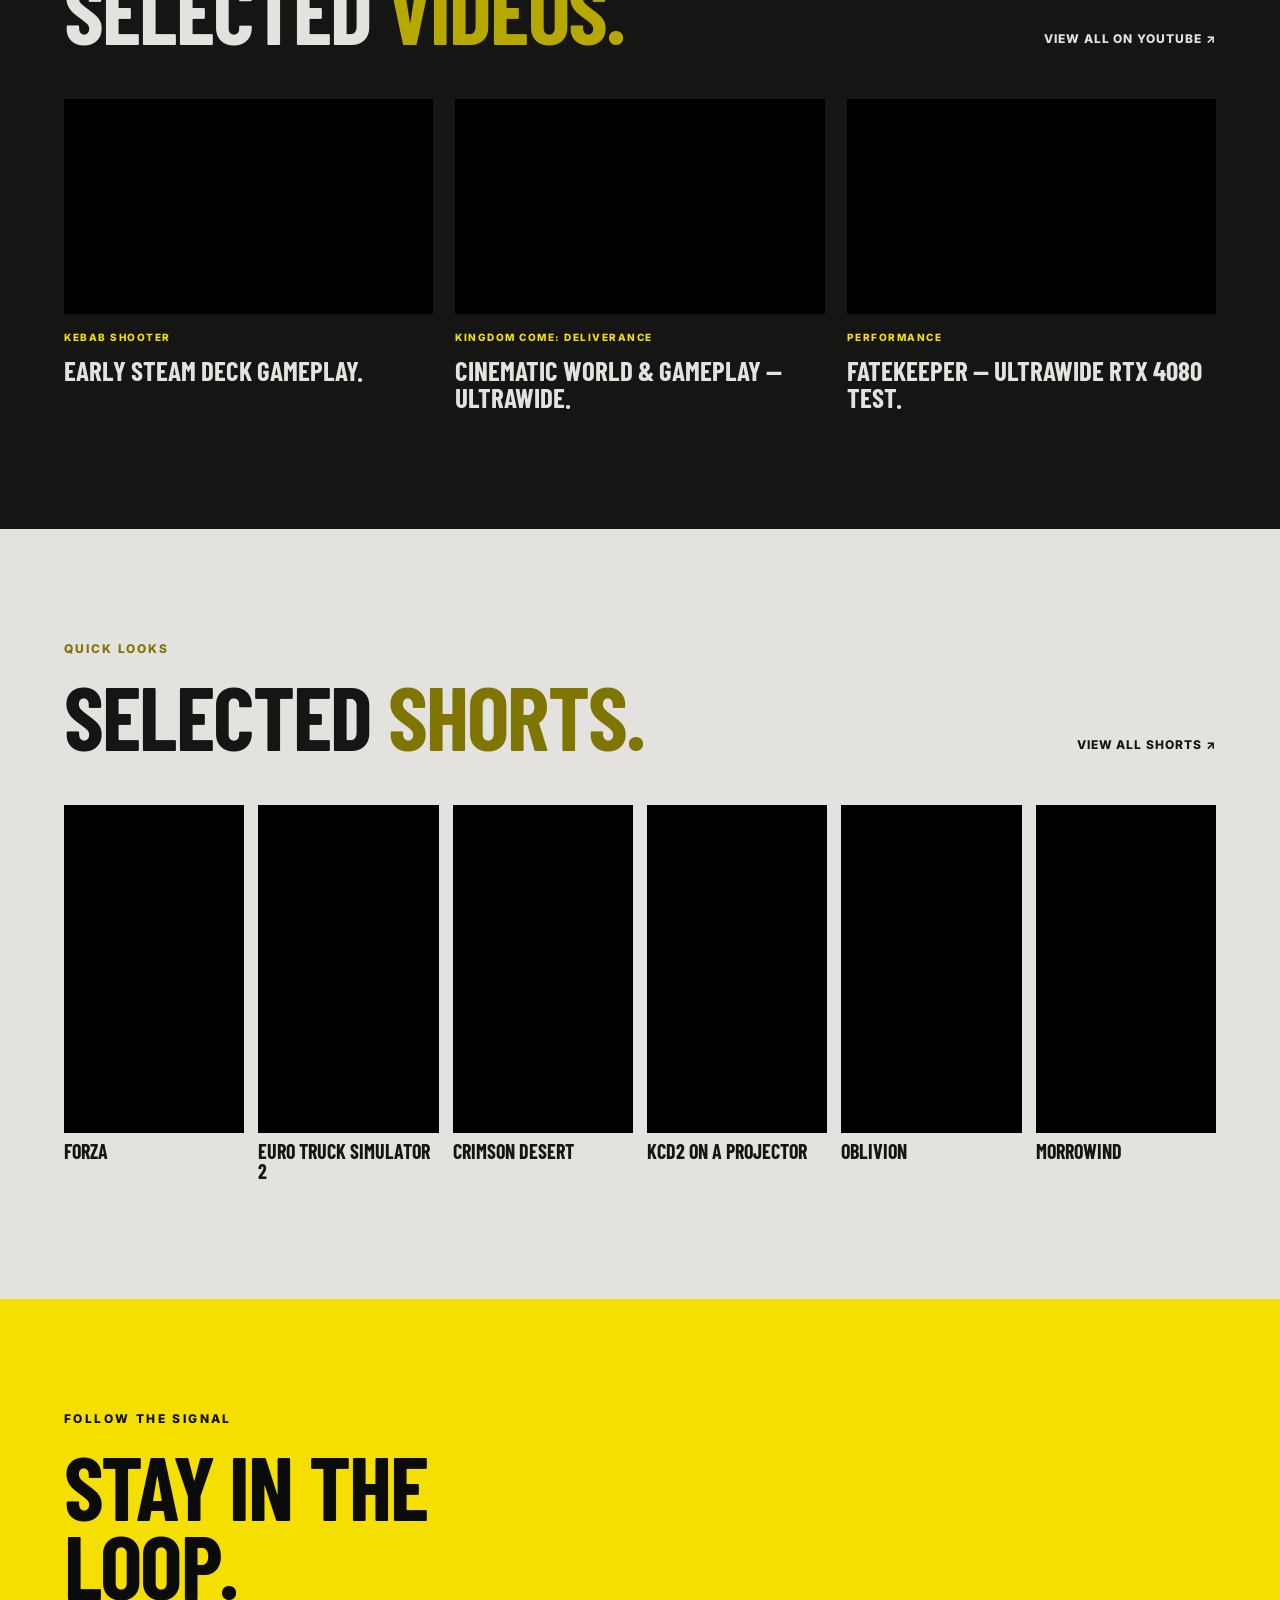
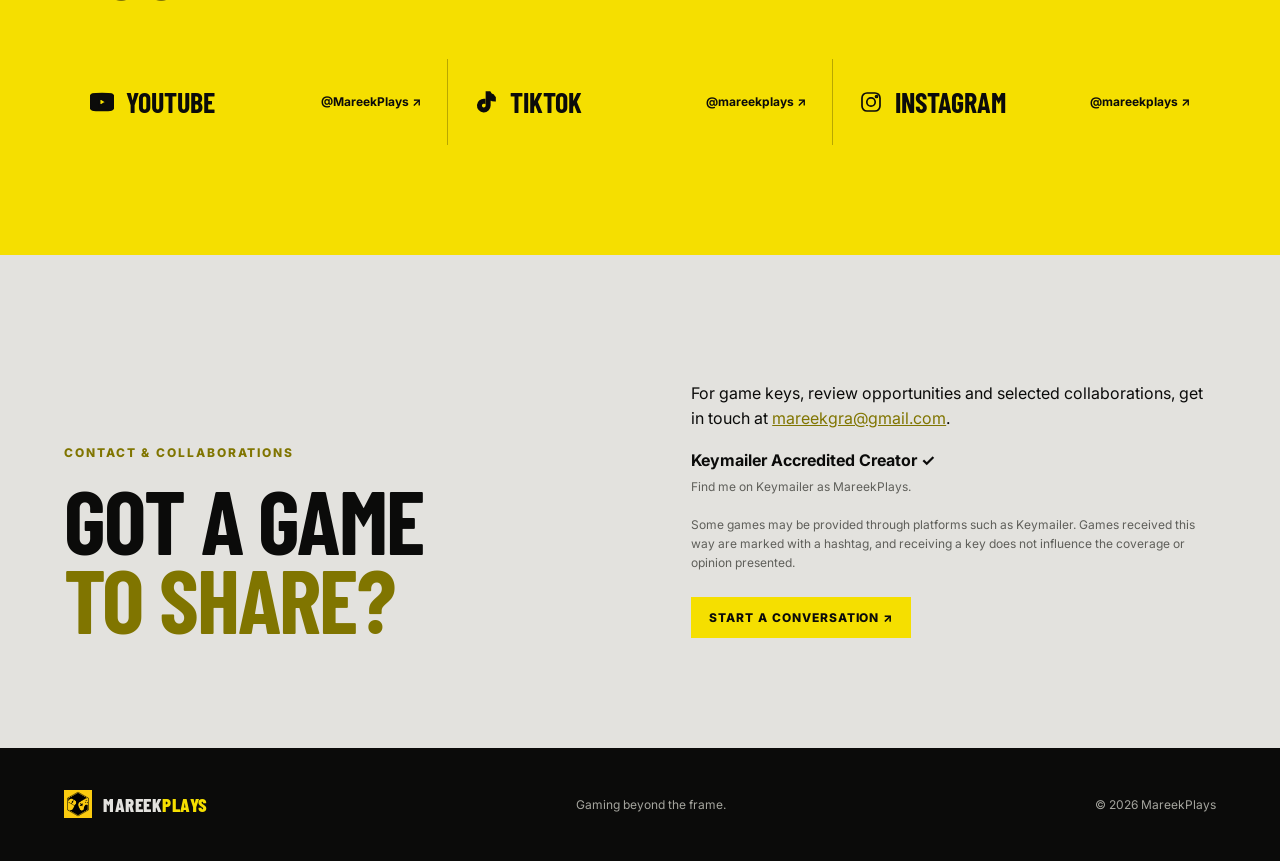
==== commit 69b1e990: "Add bilingual news section and updates" ====
--- a/index.html
+++ b/index.html
@@ -43,6 +43,7 @@
 
     <section class="socials section-pad" id="socials"><p class="eyebrow">FOLLOW THE SIGNAL</p><h2>Stay in the<br><span>loop.</span></h2><div class="social-grid"><a href="https://www.youtube.com/@MareekPlays" target="_blank" rel="noreferrer"><b class="social-name"><svg viewBox="0 0 24 24" aria-hidden="true"><path d="M23.5 6.2a3 3 0 0 0-2.1-2.1C19.5 3.6 12 3.6 12 3.6s-7.5 0-9.4.5A3 3 0 0 0 .5 6.2 31 31 0 0 0 0 12a31 31 0 0 0 .5 5.8 3 3 0 0 0 2.1 2.1c1.9.5 9.4.5 9.4.5s7.5 0 9.4-.5a3 3 0 0 0 2.1-2.1A31 31 0 0 0 24 12a31 31 0 0 0-.5-5.8ZM9.6 15.9V8.1l6.5 3.9-6.5 3.9Z"/></svg>YouTube</b><span>@MareekPlays ↗</span></a><a href="https://www.tiktok.com/@mareekplays" target="_blank" rel="noreferrer"><b class="social-name"><svg viewBox="0 0 24 24" aria-hidden="true"><path d="M19.3 5.1A5.7 5.7 0 0 1 15.8 2h-3.3v13.6a2.7 2.7 0 1 1-2-2.6V9.6a6 6 0 1 0 5.3 6V9a9 9 0 0 0 5.2 1.7V7.3a5.7 5.7 0 0 1-1.7-2.2Z"/></svg>TikTok</b><span>@mareekplays ↗</span></a><a href="https://www.instagram.com/mareekplays/" target="_blank" rel="noreferrer"><b class="social-name"><svg viewBox="0 0 24 24" aria-hidden="true"><rect x="3" y="3" width="18" height="18" rx="5"/><circle cx="12" cy="12" r="4.2"/><circle cx="17.5" cy="6.5" r="1"/></svg>Instagram</b><span>@mareekplays ↗</span></a></div></section>
     <section class="contact section-pad" id="contact"><div><p class="eyebrow">CONTACT &amp; COLLABORATIONS</p><h2>Got a game<br><span>to share?</span></h2></div><div class="contact-copy"><p>For game keys, review opportunities and selected collaborations, get in touch at <a href="mailto:mareekgra@gmail.com">mareekgra@gmail.com</a>.</p><p><strong>Keymailer Accredited Creator ✓</strong><br><span class="disclosure">Find me on Keymailer as MareekPlays.</span></p><p class="disclosure">Some games may be provided through platforms such as Keymailer. Games received this way are marked with a hashtag, and receiving a key does not influence the coverage or opinion presented.</p><a class="button button-yellow" href="mailto:mareekgra@gmail.com">Start a conversation ↗</a></div></section>
+    <section class="news section-pad" id="news"><div class="section-heading"><div><p class="eyebrow">LATEST UPDATES</p><h2>News &amp;<br><span>notes.</span></h2></div><a class="text-link" href="news.html">View all news ↗</a></div><div class="news-grid"><article class="news-card"><p class="news-date">29 AUG 2026 · KEBAB SHOOTER</p><h3>New Android test photos and an updated roadmap.</h3><p>Fresh tester screenshots, new development details and the next five milestones for Kebab Shooter.</p><a href="news/android-tests-roadmap.html">Read the update ↗</a></article><article class="news-card"><p class="news-date">11 AUG 2026 · YOUTUBE</p><h3>Kebab Shooter trailer with Steam Deck gameplay.</h3><p>The new trailer shows the colourful 2D action game running on Steam Deck.</p><a href="news/steam-deck-trailer.html">Read the update ↗</a></article><article class="news-card news-card-accent"><p class="news-date">MAREEKPLAYS</p><h3>Follow the development.</h3><p>News about the game, new videos and everything happening behind the frame.</p><a href="news.html">Open the news page ↗</a></article></div></section>
   </main>
   <footer><div class="brand footer-brand"><img src="assets/images/avatar-yellow.jpg" alt=""><span>MAREEK<span>PLAYS</span></span></div><p>Gaming beyond the frame.</p><small>© 2026 MareekPlays</small></footer>
 <script src="js/i18n.js"></script></body>
--- a/css/style.css
+++ b/css/style.css
@@ -1 +1 @@
-:root{--yellow:#f5df00;--black:#0b0b0a;--ink:#151514;--white:#f8f8f3;--muted:#a5a59e;--line:#2a2a26;--condensed:'Barlow Condensed',sans-serif;--sans:'Inter',sans-serif}*{box-sizing:border-box}html{scroll-behavior:smooth}body{margin:0;background:var(--black);color:var(--white);font-family:var(--sans);line-height:1.6}a{color:inherit;text-decoration:none}.site-header{height:82px;padding:0 5vw;display:flex;align-items:center;justify-content:space-between;border-bottom:1px solid var(--line);position:sticky;top:0;background:rgba(11,11,10,.92);backdrop-filter:blur(14px);z-index:10}.brand{display:flex;align-items:center;gap:11px;font:800 25px var(--condensed);letter-spacing:.5px}.brand img{width:38px;height:38px;object-fit:cover}.brand span span{color:var(--yellow)}nav{display:flex;gap:30px;color:#d5d5cd;font-size:13px;font-weight:600}nav a:hover,.text-link:hover{color:var(--yellow)}.header-cta,.button{display:inline-flex;padding:11px 18px;font-size:12px;font-weight:800;letter-spacing:.08em;text-transform:uppercase}.header-cta{border:1px solid var(--yellow);color:var(--yellow)}.hero{min-height:670px;display:grid;grid-template-columns:1fr 1.12fr;align-items:center;gap:5vw;padding:70px 5vw 90px;overflow:hidden}.eyebrow{color:var(--yellow);font-size:11px;font-weight:800;letter-spacing:.2em;margin:0 0 18px}.hero h1,h2,h3{font-family:var(--condensed);text-transform:uppercase;line-height:.88;margin:0}.hero h1{font-size:clamp(68px,9vw,142px);letter-spacing:-.03em}.hero h1 em{color:var(--yellow);font-style:normal}.hero-text{color:var(--muted);max-width:390px;margin:28px 0}.hero-actions{display:flex;align-items:center;gap:25px;flex-wrap:wrap}.button-yellow{background:var(--yellow);color:var(--black)}.button-yellow:hover{background:#fff}.text-link{font-size:12px;font-weight:800;text-transform:uppercase;letter-spacing:.08em}.text-link span{color:var(--yellow);font-size:20px;margin-left:7px}.hero-art{position:relative;transform:rotate(2deg);box-shadow:18px 20px 0 var(--yellow)}.hero-art img{width:100%;display:block;max-height:420px;object-fit:cover}.art-label{position:absolute;bottom:20px;left:20px;background:var(--yellow);color:var(--black);padding:8px 12px;font:700 13px/1 var(--condensed);letter-spacing:.08em}.section-pad{padding:110px 5vw}.intro{background:var(--white);color:var(--ink)}h2{font-size:clamp(56px,7vw,105px);letter-spacing:-.02em}h2 span{color:var(--yellow)}.intro h2 span,.videos h2 span,.socials h2 span{color:#b7a800}.feature-grid{display:grid;grid-template-columns:repeat(3,1fr);margin-top:60px;gap:2px;background:#d4d4cd}.feature{background:var(--white);padding:30px;min-height:280px}.feature-dark{background:var(--ink);color:var(--white)}.feature-image{padding:0;position:relative;overflow:hidden;color:var(--white);background:var(--ink)}.feature-image>img{width:100%;height:100%;object-fit:cover;opacity:.42}.feature-image>div{position:absolute;inset:0;padding:30px}.number{font:700 16px var(--condensed);color:var(--yellow)}h3{font-size:32px;margin:55px 0 13px}.feature p{font-size:13px;color:#777;max-width:280px}.feature-dark p,.feature-image p{color:#aaa}.feature a{font-size:11px;font-weight:800;text-transform:uppercase;letter-spacing:.1em}.kebab{display:grid;grid-template-columns:1.12fr .88fr;gap:8vw;align-items:center;background:var(--yellow);color:var(--black)}.kebab-image{border:10px solid var(--black);transform:rotate(-2deg)}.kebab-image img{width:100%;display:block}.kebab h2 span{color:var(--black)}.kebab-copy>p:not(.eyebrow){max-width:420px}.meta{display:flex;gap:12px;flex-wrap:wrap;margin:30px 0;font:700 11px var(--condensed)}.meta span{border:1px solid rgba(0,0,0,.35);padding:6px 9px}.videos{background:var(--ink)}.section-heading{display:flex;justify-content:space-between;align-items:end;margin-bottom:50px}.video-grid{display:grid;grid-template-columns:repeat(3,1fr);gap:22px}.video-card{position:relative}.video-card img{width:100%;aspect-ratio:16/9;object-fit:cover;display:block;filter:grayscale(25%)}.video-card:hover img{filter:none}.tag{display:inline-block;color:var(--yellow);font-size:10px;font-weight:800;letter-spacing:.15em;margin-top:15px}.video-card h3{font-size:27px;margin:8px 0;line-height:1}.socials{background:var(--yellow);color:var(--black)}.socials h2 span{color:var(--black)}.social-grid{display:grid;grid-template-columns:repeat(3,1fr);gap:1px;margin-top:55px;background:rgba(0,0,0,.25)}.social-grid a{background:var(--yellow);padding:25px;display:flex;justify-content:space-between;align-items:center;border:1px solid transparent}.social-grid a:hover{background:var(--black);color:var(--yellow)}.social-grid b{font:700 28px var(--condensed);text-transform:uppercase}.social-grid span{font-size:11px;font-weight:700}footer{padding:35px 5vw;display:flex;align-items:center;justify-content:space-between;color:var(--muted);font-size:12px}.footer-brand{color:var(--white);font-size:19px}.footer-brand img{width:28px;height:28px}footer small{font-size:11px}@media(max-width:800px){nav{display:none}.hero{grid-template-columns:1fr;padding-top:60px}.hero-art{margin:25px 8px 0}.feature-grid,.video-grid,.social-grid{grid-template-columns:1fr}.feature{min-height:220px}.feature h3{margin-top:35px}.kebab{grid-template-columns:1fr;gap:45px}.section-pad{padding:75px 6vw}.section-heading{align-items:start;gap:30px;flex-direction:column}.social-grid a{padding:20px}.social-grid b{font-size:24px}footer{flex-wrap:wrap;gap:18px}footer p{order:3;width:100%}}@media(max-width:430px){.site-header{padding:0 6vw}.header-cta{padding:8px 10px;font-size:10px}.brand{font-size:22px}.hero h1{font-size:68px}.hero-art{box-shadow:10px 12px 0 var(--yellow)}.hero-text{font-size:14px}}
+:root{--yellow:#f5df00;--black:#0b0b0a;--ink:#151514;--white:#f8f8f3;--muted:#a5a59e;--line:#2a2a26;--condensed:'Barlow Condensed',sans-serif;--sans:'Inter',sans-serif}*{box-sizing:border-box}html{scroll-behavior:smooth}body{margin:0;background:var(--black);color:var(--white);font-family:var(--sans);line-height:1.6}a{color:inherit;text-decoration:none}.site-header{height:82px;padding:0 5vw;display:flex;align-items:center;justify-content:space-between;border-bottom:1px solid var(--line);position:sticky;top:0;background:rgba(11,11,10,.92);backdrop-filter:blur(14px);z-index:10}.brand{display:flex;align-items:center;gap:11px;font:800 25px var(--condensed);letter-spacing:.5px}.brand img{width:38px;height:38px;object-fit:cover}.brand span span{color:var(--yellow)}nav{display:flex;gap:30px;color:#d5d5cd;font-size:13px;font-weight:600}nav a:hover,.text-link:hover{color:var(--yellow)}.header-cta,.button{display:inline-flex;padding:11px 18px;font-size:12px;font-weight:800;letter-spacing:.08em;text-transform:uppercase}.header-cta{border:1px solid var(--yellow);color:var(--yellow)}.hero{min-height:670px;display:grid;grid-template-columns:1fr 1.12fr;align-items:center;gap:5vw;padding:70px 5vw 90px;overflow:hidden}.eyebrow{color:var(--yellow);font-size:12px;font-weight:800;letter-spacing:.2em;margin:0 0 18px}.hero h1,h2,h3{font-family:var(--condensed);text-transform:uppercase;line-height:.88;margin:0}.hero h1{font-size:clamp(68px,9vw,142px);letter-spacing:-.03em}.hero h1 em{color:var(--yellow);font-style:normal}.hero-text{color:var(--muted);max-width:390px;margin:28px 0}.hero-actions{display:flex;align-items:center;gap:25px;flex-wrap:wrap}.button-yellow{background:var(--yellow);color:var(--black)}.button-yellow:hover{background:#fff}.text-link{font-size:12px;font-weight:800;text-transform:uppercase;letter-spacing:.08em}.text-link span{color:var(--yellow);font-size:20px;margin-left:7px}.hero-art{position:relative;transform:rotate(2deg);box-shadow:18px 20px 0 var(--yellow)}.hero-art img{width:100%;display:block;max-height:420px;object-fit:cover}.art-label{position:absolute;bottom:20px;left:20px;background:var(--yellow);color:var(--black);padding:8px 12px;font:700 13px/1 var(--condensed);letter-spacing:.08em}.section-pad{padding:110px 5vw}.intro{background:var(--white);color:var(--ink)}h2{font-size:clamp(56px,7vw,105px);letter-spacing:-.02em}h2 span{color:var(--yellow)}.intro h2 span,.videos h2 span,.socials h2 span{color:#b7a800}.feature-grid{display:grid;grid-template-columns:repeat(3,1fr);margin-top:60px;gap:2px;background:#d4d4cd}.feature{background:var(--white);padding:30px;min-height:280px}.feature-dark{background:var(--ink);color:var(--white)}.feature-image{padding:0;position:relative;overflow:hidden;color:var(--white);background:var(--ink)}.feature-image>img{width:100%;height:100%;object-fit:cover;opacity:.42}.feature-image>div{position:absolute;inset:0;padding:30px}.number{font:700 16px var(--condensed);color:var(--yellow)}h3{font-size:32px;margin:55px 0 13px}.feature p{font-size:13px;color:#777;max-width:280px}.feature-dark p,.feature-image p{color:#aaa}.feature a{font-size:12px;font-weight:800;text-transform:uppercase;letter-spacing:.1em}.kebab{display:grid;grid-template-columns:1.12fr .88fr;gap:8vw;align-items:center;background:var(--yellow);color:var(--black)}.kebab-image{border:10px solid var(--black);transform:rotate(-2deg)}.kebab-image img{width:100%;display:block}.kebab h2 span{color:var(--black)}.kebab-copy>p:not(.eyebrow){max-width:420px}.meta{display:flex;gap:12px;flex-wrap:wrap;margin:30px 0;font:700 12px var(--condensed)}.meta span{border:1px solid rgba(0,0,0,.35);padding:6px 9px}.videos{background:var(--ink)}.section-heading{display:flex;justify-content:space-between;align-items:end;margin-bottom:50px}.video-grid{display:grid;grid-template-columns:repeat(3,1fr);gap:22px}.video-card{position:relative}.video-card img{width:100%;aspect-ratio:16/9;object-fit:cover;display:block;filter:grayscale(25%)}.video-card:hover img{filter:none}.tag{display:inline-block;color:var(--yellow);font-size:10px;font-weight:800;letter-spacing:.15em;margin-top:15px}.video-card h3{font-size:27px;margin:8px 0;line-height:1}.socials{background:var(--yellow);color:var(--black)}.socials h2 span{color:var(--black)}.social-grid{display:grid;grid-template-columns:repeat(3,1fr);gap:1px;margin-top:55px;background:rgba(0,0,0,.25)}.social-grid a{background:var(--yellow);padding:25px;display:flex;justify-content:space-between;align-items:center;border:1px solid transparent}.social-grid a:hover{background:var(--black);color:var(--yellow)}.social-grid b{font:700 28px var(--condensed);text-transform:uppercase}.social-grid span{font-size:12px;font-weight:700}footer{padding:35px 5vw;display:flex;align-items:center;justify-content:space-between;color:var(--muted);font-size:12px}.footer-brand{color:var(--white);font-size:19px}.footer-brand img{width:28px;height:28px}footer small{font-size:12px}@media(max-width:800px){nav{display:none}.hero{grid-template-columns:1fr;padding-top:60px}.hero-art{margin:25px 8px 0}.feature-grid,.video-grid,.social-grid{grid-template-columns:1fr}.feature{min-height:220px}.feature h3{margin-top:35px}.kebab{grid-template-columns:1fr;gap:45px}.section-pad{padding:75px 6vw}.section-heading{align-items:start;gap:30px;flex-direction:column}.social-grid a{padding:20px}.social-grid b{font-size:24px}footer{flex-wrap:wrap;gap:18px}footer p{order:3;width:100%}}@media(max-width:430px){.site-header{padding:0 6vw}.header-cta{padding:8px 10px;font-size:10px}.brand{font-size:22px}.hero h1{font-size:68px}.hero-art{box-shadow:10px 12px 0 var(--yellow)}.hero-text{font-size:14px}}
--- a/css/contact.css
+++ b/css/contact.css
@@ -1,10 +1,14 @@
 :root{--white:#e3e2de}
 .contact{display:grid;grid-template-columns:1fr 1fr;gap:8vw;align-items:end;background:var(--white);color:var(--black)}
-.contact h2 span{color:#b7a800}.contact-copy{max-width:520px}.contact-copy p{font-size:16px}.contact-copy a:not(.button){color:#807500;text-decoration:underline}.disclosure{color:#777;font-size:12px!important}.contact .button{margin-top:12px}
+.contact h2 span{color:#b7a800}.contact-copy{max-width:520px}.contact-copy p{font-size:16px}.contact-copy a:not(.button){color:#807500;text-decoration:underline}.disclosure{color:#5f5f5a;font-size:12px!important}.contact .button{margin-top:12px}
 @media(max-width:800px){.contact{grid-template-columns:1fr;gap:35px}}
 :is(.contact,.shorts) .eyebrow{font-size:12px;letter-spacing:.16em;color:#c7b300}
 .intro .eyebrow{font-size:12px;letter-spacing:.16em;color:#c7b300}
+.kebab .eyebrow{color:var(--black)}
 .language-switch{display:flex;gap:8px;align-items:center;flex:0 0 auto;margin-left:18px;font:700 12px/1 var(--sans);white-space:nowrap}.language-switch a,.language-switch strong{font:inherit}.language-switch a{color:var(--muted)}.language-switch strong{color:var(--yellow)}
 :focus-visible{outline:3px solid var(--yellow);outline-offset:4px}.feature-image:after{content:"";position:absolute;inset:0;background:linear-gradient(90deg,rgba(11,11,10,.9),rgba(11,11,10,.35) 70%,rgba(11,11,10,.55));pointer-events:none}.feature-image>div{z-index:1}.feature-image>img{opacity:.6}@media(prefers-reduced-motion:reduce){html{scroll-behavior:auto}*{animation-duration:.01ms!important;transition-duration:.01ms!important}}
 @media(max-width:430px){.site-header{gap:10px;padding:0 5vw}.brand{gap:7px;font-size:18px}.brand img{width:32px;height:32px}.header-cta{padding:8px 8px;font-size:9px;letter-spacing:.05em}.language-switch{gap:4px;margin-left:0;font-size:10px}}
 .social-name{display:inline-flex;align-items:center;gap:12px}.social-name svg{width:24px;height:24px;fill:currentColor;stroke:currentColor;stroke-width:1.7;flex:0 0 auto}.social-name svg rect,.social-name svg circle{fill:none}
+.intro h2 span,.shorts h2 span,.contact h2 span,.game-content h2 span{color:#807500}.intro .eyebrow,.shorts .eyebrow,.contact .eyebrow,.news .eyebrow{color:#807500}.socials .eyebrow{color:var(--black)}
+.intro{background:var(--yellow);color:var(--black)}.intro h2 span{color:var(--black)}.intro .eyebrow{color:var(--black)}.kebab{background:var(--white);color:var(--black)}.kebab h2 span{color:#807500}.kebab .eyebrow{color:#807500}
+.article .text-link:hover{color:#807500}
--- a/css/stage2.css
+++ b/css/stage2.css
@@ -1 +1,5 @@
 .embed-grid{display:grid;grid-template-columns:repeat(3,1fr);gap:22px}.embed-card h3,.short-card h3{font-size:27px;margin:8px 0;line-height:1}.embed-frame{aspect-ratio:16/9;background:#000}.embed-frame iframe{width:100%;height:100%;border:0}.shorts{background:var(--white);color:var(--ink)}.shorts h2 span{color:#b7a800}.shorts-grid{display:grid;grid-template-columns:repeat(6,1fr);gap:14px}.short-frame{aspect-ratio:9/16;background:#000}.short-frame iframe{width:100%;height:100%;border:0}.short-card h3{font-size:20px}.shorts .tag{color:#807500}@media(max-width:1000px){.shorts-grid{grid-template-columns:repeat(3,1fr)}}@media(max-width:800px){.embed-grid{grid-template-columns:1fr}.shorts-grid{grid-template-columns:repeat(2,1fr)}}
+.shorts h2 span{color:#807500}
+.news{background:var(--white);color:var(--ink)}.news h2 span{color:#807500}.news-grid{display:grid;grid-template-columns:repeat(3,1fr);gap:2px;background:#d4d4cd}.news-card{background:var(--white);padding:30px;min-height:300px;display:flex;flex-direction:column}.news-card-accent{background:var(--yellow)}.news-date{font-size:11px;font-weight:800;letter-spacing:.14em;color:#807500;margin:0 0 28px}.news-card h3{font-size:31px;line-height:.95;margin:0 0 18px}.news-card p:not(.news-date){font-size:14px;color:#555;max-width:330px}.news-card a{font-size:12px;font-weight:800;text-transform:uppercase;letter-spacing:.1em;margin-top:auto}.news-card a:hover{color:#807500}@media(max-width:800px){.news-grid{grid-template-columns:1fr}.news-card{min-height:240px}}
+.news-page h1,.article h1{font:800 clamp(64px,9vw,130px)/.88 var(--condensed);text-transform:uppercase;max-width:900px;margin:0 0 55px}.news-page h1 span,.article h1 span{color:#807500}.article{background:var(--white);color:var(--ink);min-height:75vh}.article-lead{font-size:20px;max-width:700px;margin-bottom:45px}.article img{width:min(900px,100%);display:block;margin:35px 0}.article h2{margin-top:55px}.article p{max-width:760px}.news-page{background:var(--black);color:var(--white);min-height:75vh}.news-page>.eyebrow{color:var(--yellow)}.news-page h1{color:var(--white)}.news-page h1 span{color:var(--yellow)}.news-page .news-card{background:var(--ink);color:var(--white)}.news-page .news-card:first-child{background:var(--yellow);color:var(--black)}.news-page .news-card p:not(.news-date){color:inherit}.news-page .news-card a{color:inherit}.news-page .news-card a:hover{color:var(--yellow)}.news-page .news-card:first-child a:hover{color:var(--black)}
+main#top{display:flex;flex-direction:column}main#top .hero{order:1}main#top .news{order:2}main#top .intro{order:3}main#top .kebab{order:4}main#top .videos{order:5}main#top .shorts{order:6}main#top .socials{order:7}main#top .contact{order:8}.news-date{color:#807500!important}.news-page>.eyebrow,.article>.eyebrow{color:#807500!important}
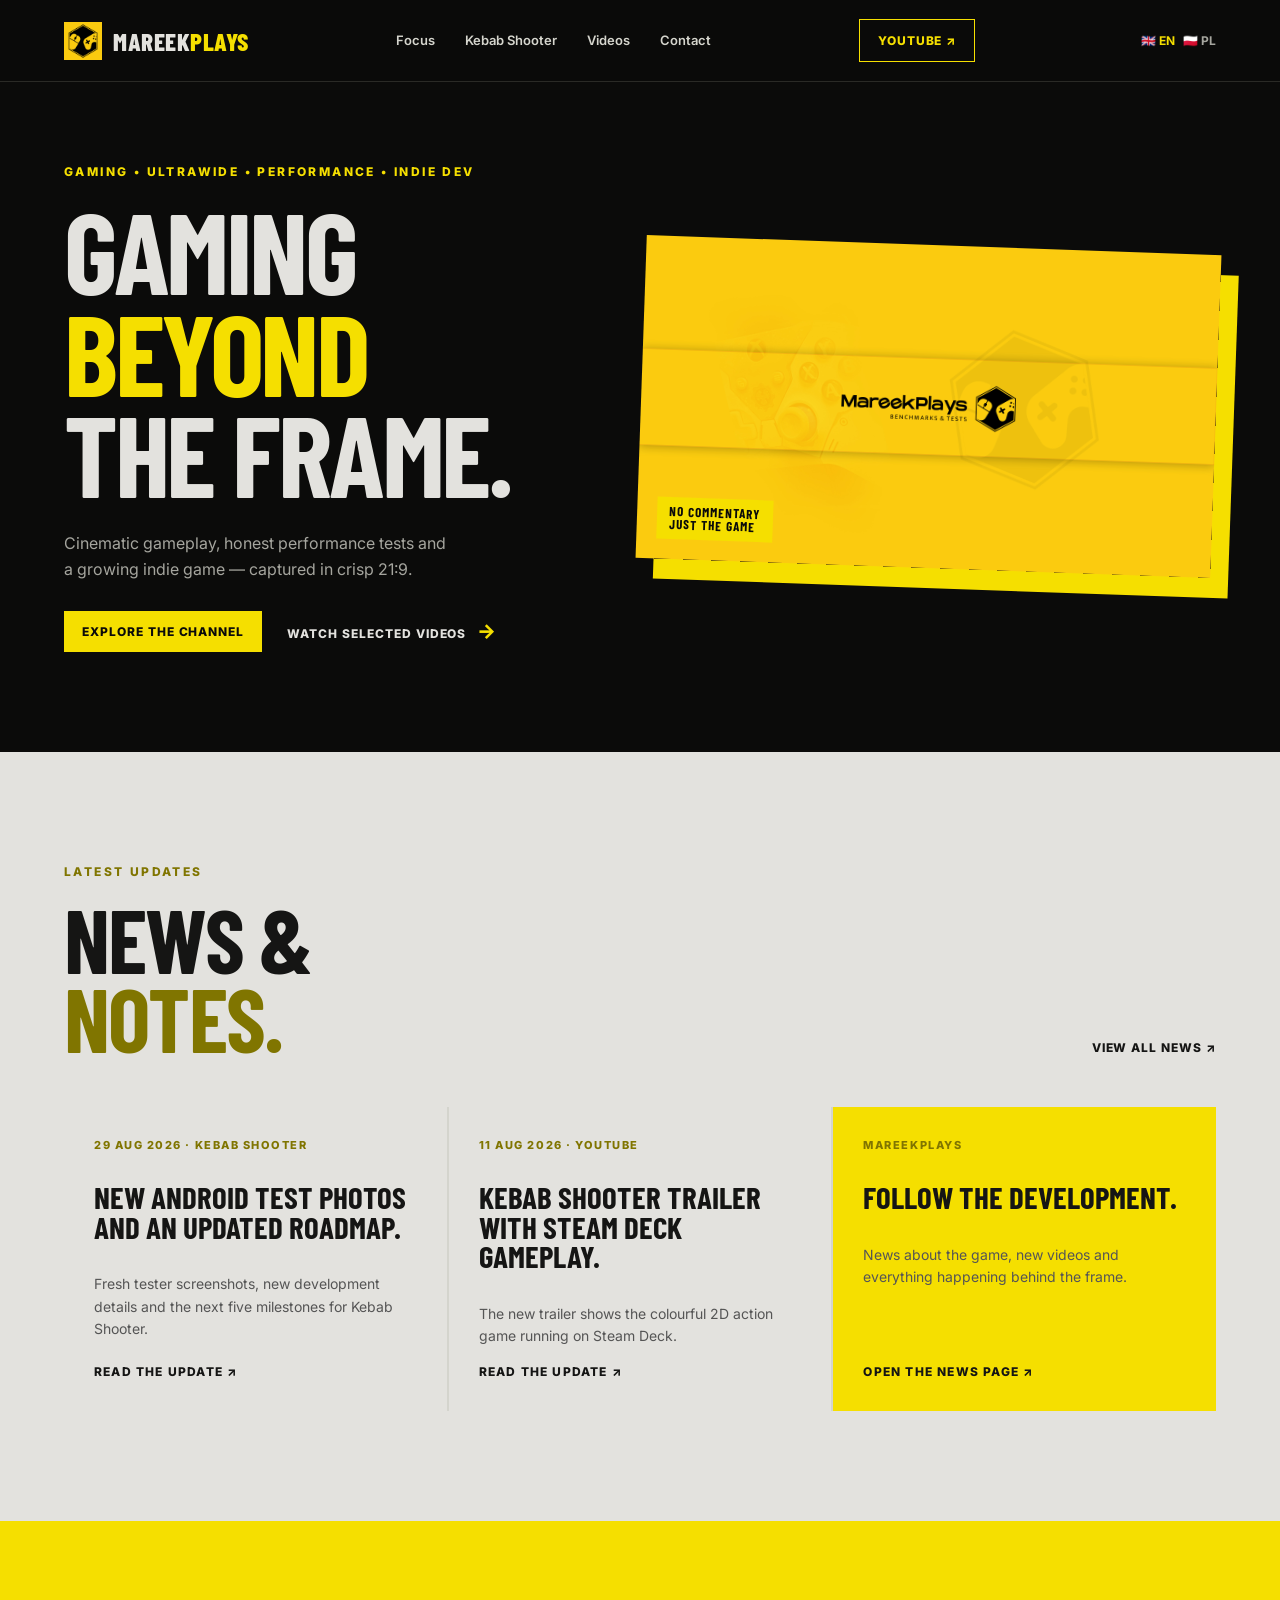
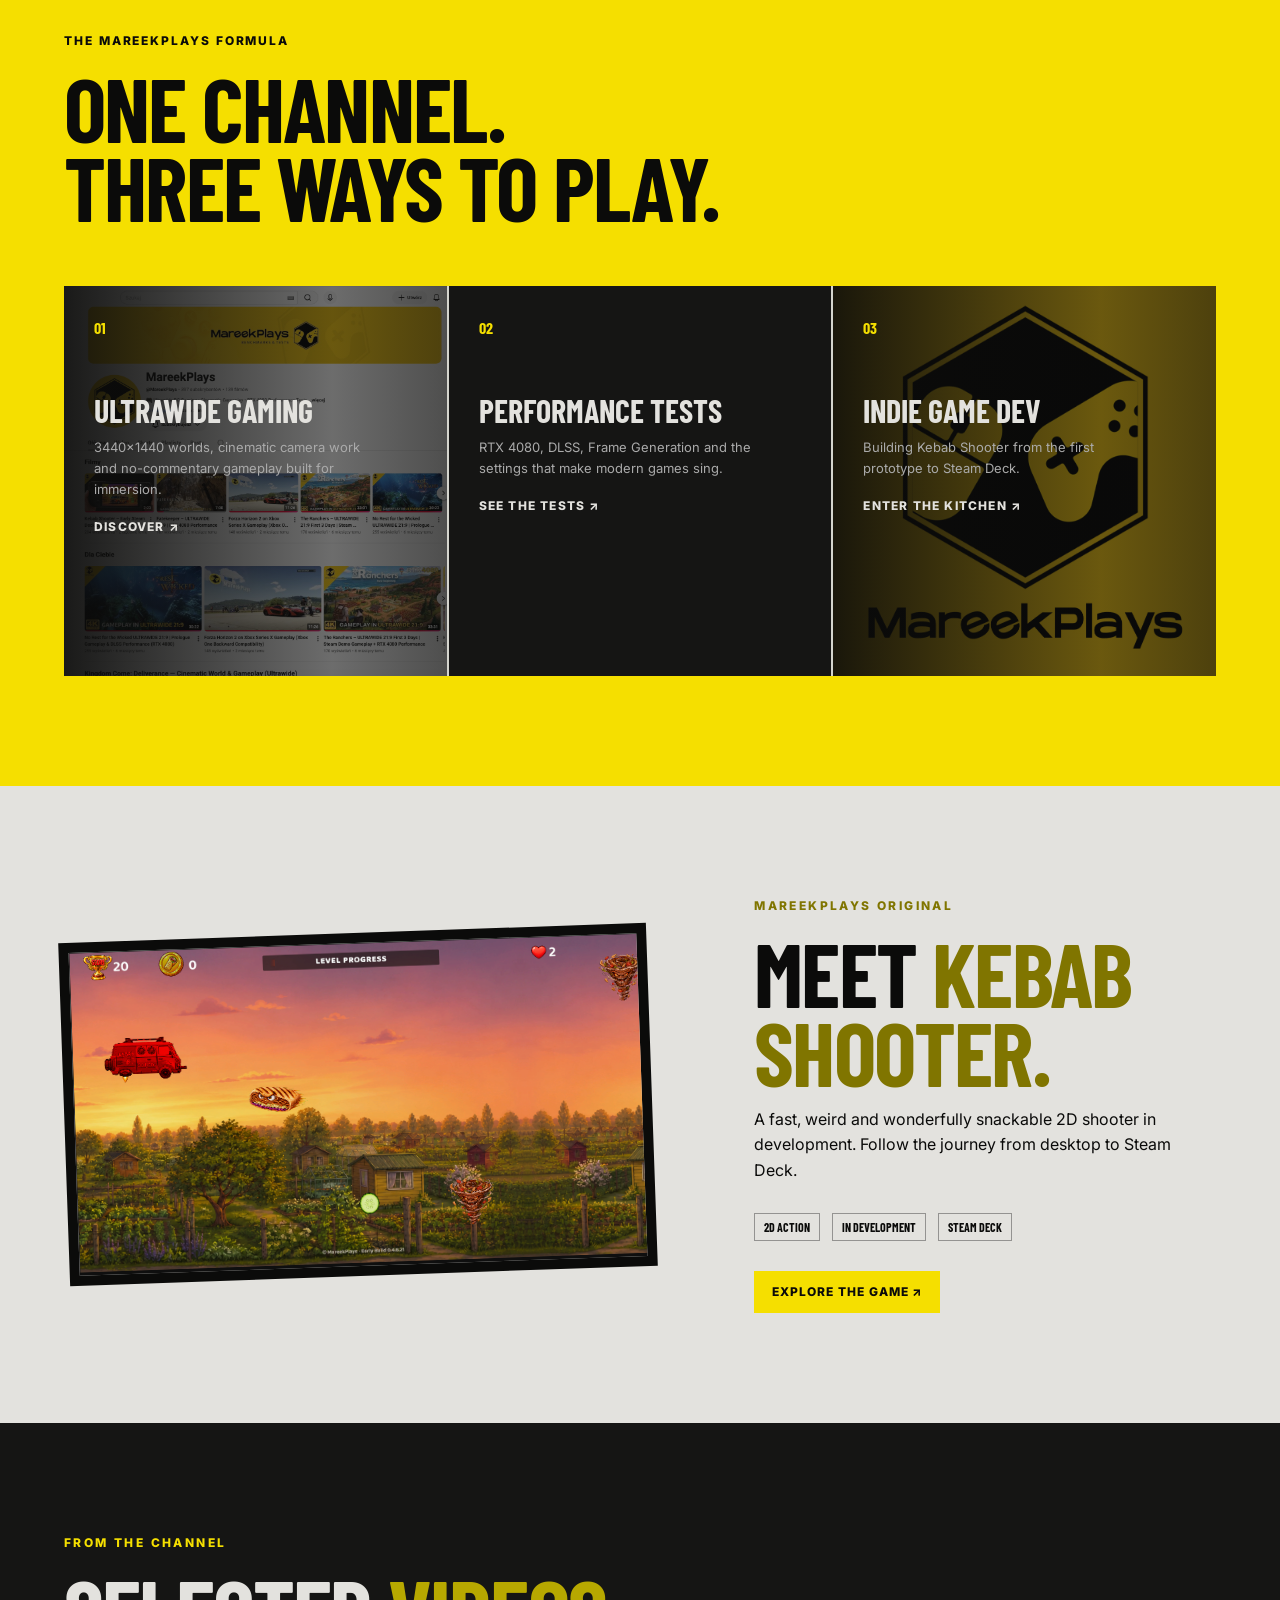
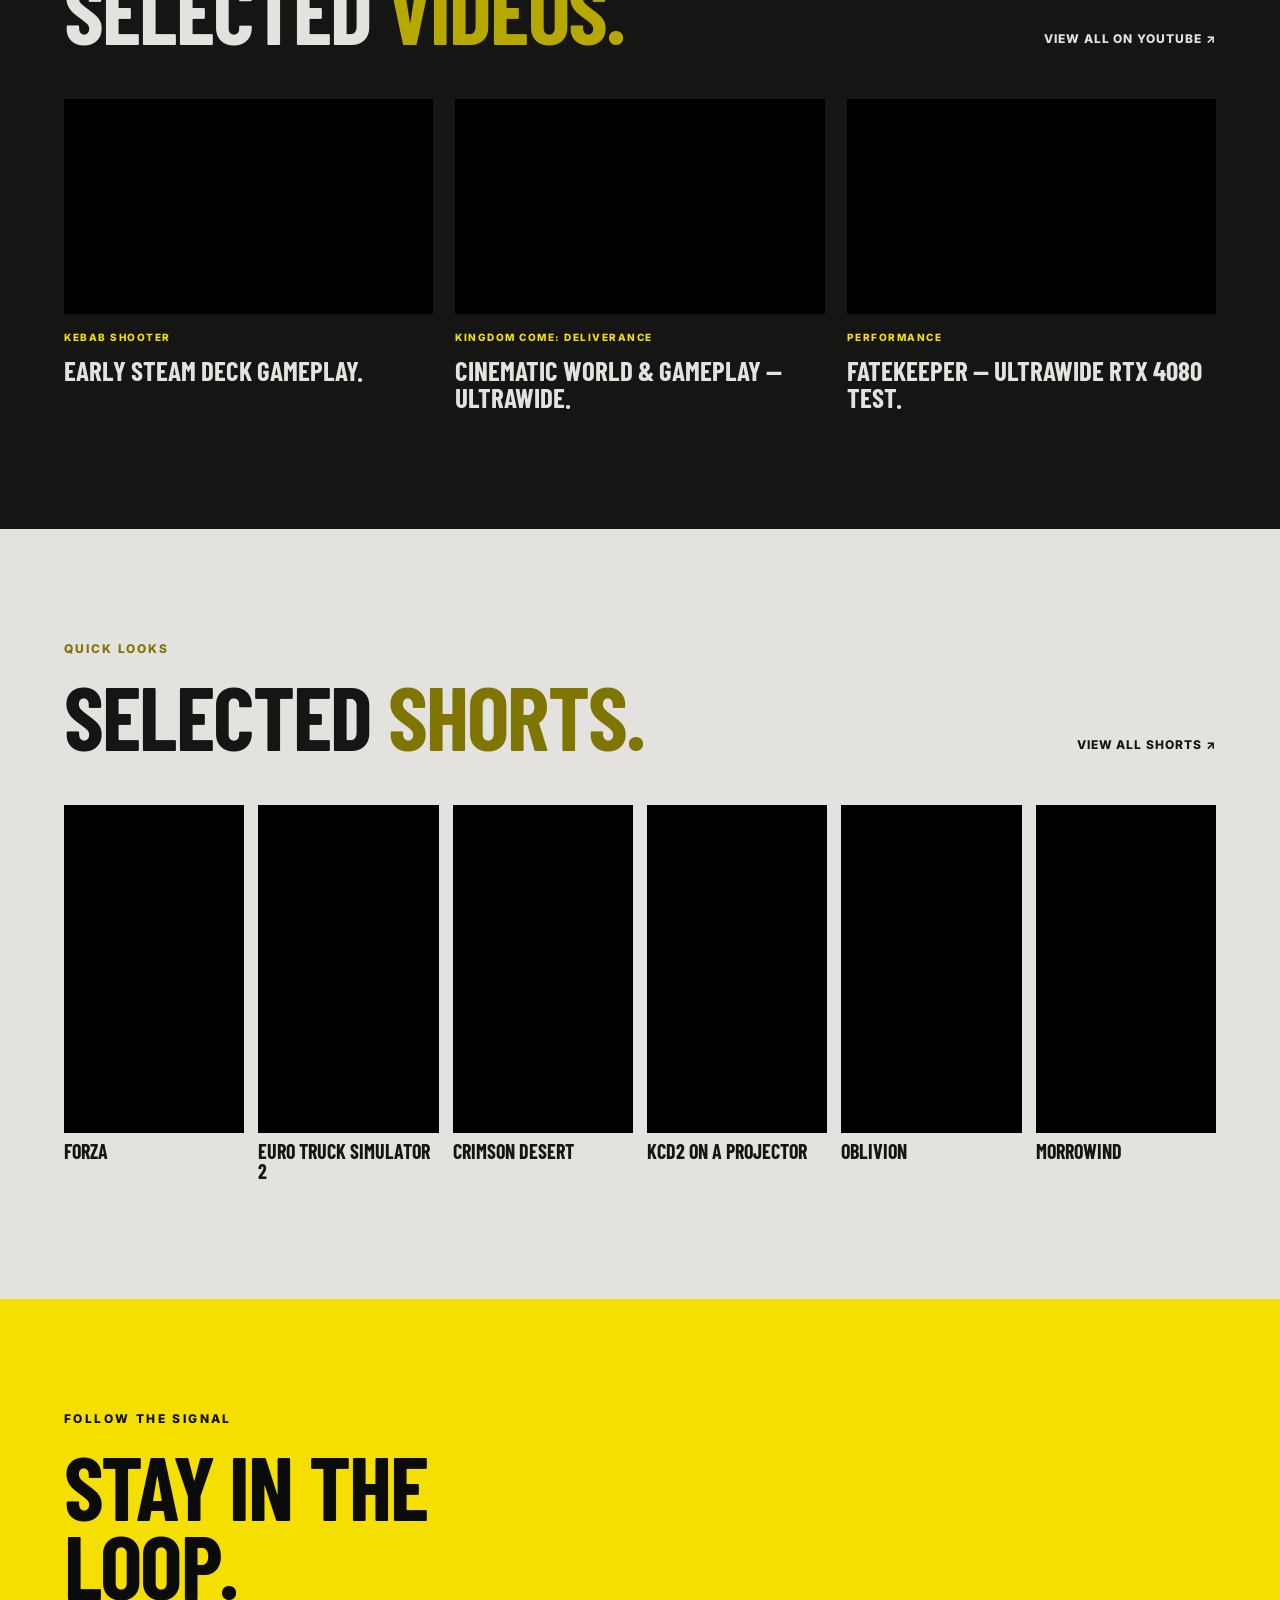
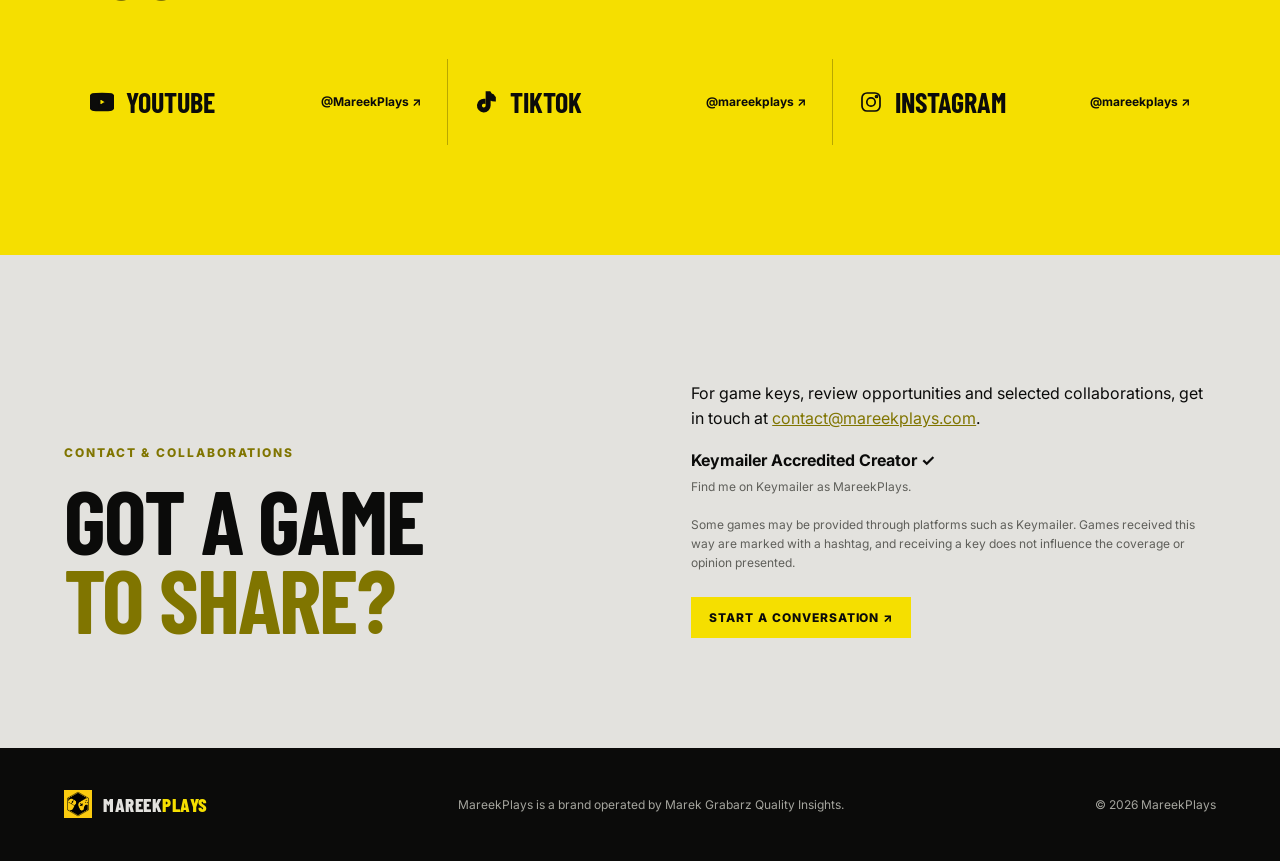
==== commit 4f80e15b: "Update brand footer and contact email" ====
--- a/index.html
+++ b/index.html
@@ -5,6 +5,7 @@
   <meta name="viewport" content="width=device-width, initial-scale=1">
   <meta name="description" content="MareekPlays is a gaming enthusiast creating gameplay videos, ultrawide gaming content, performance tests and the indie game Kebab Shooter, developed in Unity.">
   <title>MareekPlays — Gaming beyond the frame</title>
+  <meta property="og:type" content="website"><meta property="og:site_name" content="MareekPlays"><meta property="og:title" content="MareekPlays — Gaming beyond the frame"><meta property="og:description" content="Gameplay, ultrawide gaming, performance tests and Kebab Shooter development by MareekPlays."><meta property="og:url" content="https://mareekplays.com/"><meta property="og:image" content="https://mareekplays.com/assets/images/wall-yellow-v2.jpg"><meta property="og:image:alt" content="MareekPlays yellow and black gaming banner"><meta name="twitter:card" content="summary_large_image"><meta name="twitter:title" content="MareekPlays — Gaming beyond the frame"><meta name="twitter:description" content="Gameplay, ultrawide gaming, performance tests and Kebab Shooter development by MareekPlays."><meta name="twitter:image" content="https://mareekplays.com/assets/images/wall-yellow-v2.jpg">
   <link rel="icon" href="assets/images/avatar-yellow.jpg" type="image/jpeg">
   <link rel="canonical" href="https://mareekplays.com/">
   <link rel="alternate" hreflang="en" href="https://mareekplays.com/">
@@ -42,9 +43,9 @@
     <section class="shorts section-pad"><div class="section-heading"><div><p class="eyebrow">QUICK LOOKS</p><h2>Selected <span>shorts.</span></h2></div><a class="text-link" href="https://www.youtube.com/@MareekPlays/shorts" target="_blank" rel="noreferrer">View all Shorts ↗</a></div><div class="shorts-grid"><article class="short-card"><div class="short-frame"><iframe src="https://www.youtube.com/embed/HTQiDRYx2u0" title="Forza Short" loading="lazy" allow="autoplay; encrypted-media; picture-in-picture" allowfullscreen></iframe></div><h3>Forza</h3></article><article class="short-card"><div class="short-frame"><iframe src="https://www.youtube.com/embed/FgGEMNS4jwI" title="Euro Truck Simulator 2 Short" loading="lazy" allow="autoplay; encrypted-media; picture-in-picture" allowfullscreen></iframe></div><h3>Euro Truck Simulator 2</h3></article><article class="short-card"><div class="short-frame"><iframe src="https://www.youtube.com/embed/gEIbYXbVGNY" title="Crimson Desert Short" loading="lazy" allow="autoplay; encrypted-media; picture-in-picture" allowfullscreen></iframe></div><h3>Crimson Desert</h3></article><article class="short-card"><div class="short-frame"><iframe src="https://www.youtube.com/embed/EDRkvhThUzU" title="Kingdom Come Deliverance 2 projector Short" loading="lazy" allow="autoplay; encrypted-media; picture-in-picture" allowfullscreen></iframe></div><h3>KCD2 on a projector</h3></article><article class="short-card"><div class="short-frame"><iframe src="https://www.youtube.com/embed/QdQoIFmSllk" title="Oblivion Short" loading="lazy" allow="autoplay; encrypted-media; picture-in-picture" allowfullscreen></iframe></div><h3>Oblivion</h3></article><article class="short-card"><div class="short-frame"><iframe src="https://www.youtube.com/embed/wM8SpcKaaE0" title="Morrowind Short" loading="lazy" allow="autoplay; encrypted-media; picture-in-picture" allowfullscreen></iframe></div><h3>Morrowind</h3></article></div></section>
 
     <section class="socials section-pad" id="socials"><p class="eyebrow">FOLLOW THE SIGNAL</p><h2>Stay in the<br><span>loop.</span></h2><div class="social-grid"><a href="https://www.youtube.com/@MareekPlays" target="_blank" rel="noreferrer"><b class="social-name"><svg viewBox="0 0 24 24" aria-hidden="true"><path d="M23.5 6.2a3 3 0 0 0-2.1-2.1C19.5 3.6 12 3.6 12 3.6s-7.5 0-9.4.5A3 3 0 0 0 .5 6.2 31 31 0 0 0 0 12a31 31 0 0 0 .5 5.8 3 3 0 0 0 2.1 2.1c1.9.5 9.4.5 9.4.5s7.5 0 9.4-.5a3 3 0 0 0 2.1-2.1A31 31 0 0 0 24 12a31 31 0 0 0-.5-5.8ZM9.6 15.9V8.1l6.5 3.9-6.5 3.9Z"/></svg>YouTube</b><span>@MareekPlays ↗</span></a><a href="https://www.tiktok.com/@mareekplays" target="_blank" rel="noreferrer"><b class="social-name"><svg viewBox="0 0 24 24" aria-hidden="true"><path d="M19.3 5.1A5.7 5.7 0 0 1 15.8 2h-3.3v13.6a2.7 2.7 0 1 1-2-2.6V9.6a6 6 0 1 0 5.3 6V9a9 9 0 0 0 5.2 1.7V7.3a5.7 5.7 0 0 1-1.7-2.2Z"/></svg>TikTok</b><span>@mareekplays ↗</span></a><a href="https://www.instagram.com/mareekplays/" target="_blank" rel="noreferrer"><b class="social-name"><svg viewBox="0 0 24 24" aria-hidden="true"><rect x="3" y="3" width="18" height="18" rx="5"/><circle cx="12" cy="12" r="4.2"/><circle cx="17.5" cy="6.5" r="1"/></svg>Instagram</b><span>@mareekplays ↗</span></a></div></section>
-    <section class="contact section-pad" id="contact"><div><p class="eyebrow">CONTACT &amp; COLLABORATIONS</p><h2>Got a game<br><span>to share?</span></h2></div><div class="contact-copy"><p>For game keys, review opportunities and selected collaborations, get in touch at <a href="mailto:mareekgra@gmail.com">mareekgra@gmail.com</a>.</p><p><strong>Keymailer Accredited Creator ✓</strong><br><span class="disclosure">Find me on Keymailer as MareekPlays.</span></p><p class="disclosure">Some games may be provided through platforms such as Keymailer. Games received this way are marked with a hashtag, and receiving a key does not influence the coverage or opinion presented.</p><a class="button button-yellow" href="mailto:mareekgra@gmail.com">Start a conversation ↗</a></div></section>
+    <section class="contact section-pad" id="contact"><div><p class="eyebrow">CONTACT &amp; COLLABORATIONS</p><h2>Got a game<br><span>to share?</span></h2></div><div class="contact-copy"><p>For game keys, review opportunities and selected collaborations, get in touch at <a href="mailto:contact@mareekplays.com">contact@mareekplays.com</a>.</p><p><strong>Keymailer Accredited Creator ✓</strong><br><span class="disclosure">Find me on Keymailer as MareekPlays.</span></p><p class="disclosure">Some games may be provided through platforms such as Keymailer. Games received this way are marked with a hashtag, and receiving a key does not influence the coverage or opinion presented.</p><a class="button button-yellow" href="mailto:contact@mareekplays.com">Start a conversation ↗</a></div></section>
     <section class="news section-pad" id="news"><div class="section-heading"><div><p class="eyebrow">LATEST UPDATES</p><h2>News &amp;<br><span>notes.</span></h2></div><a class="text-link" href="news.html">View all news ↗</a></div><div class="news-grid"><article class="news-card"><p class="news-date">29 AUG 2026 · KEBAB SHOOTER</p><h3>New Android test photos and an updated roadmap.</h3><p>Fresh tester screenshots, new development details and the next five milestones for Kebab Shooter.</p><a href="news/android-tests-roadmap.html">Read the update ↗</a></article><article class="news-card"><p class="news-date">11 AUG 2026 · YOUTUBE</p><h3>Kebab Shooter trailer with Steam Deck gameplay.</h3><p>The new trailer shows the colourful 2D action game running on Steam Deck.</p><a href="news/steam-deck-trailer.html">Read the update ↗</a></article><article class="news-card news-card-accent"><p class="news-date">MAREEKPLAYS</p><h3>Follow the development.</h3><p>News about the game, new videos and everything happening behind the frame.</p><a href="news.html">Open the news page ↗</a></article></div></section>
   </main>
-  <footer><div class="brand footer-brand"><img src="assets/images/avatar-yellow.jpg" alt=""><span>MAREEK<span>PLAYS</span></span></div><p>Gaming beyond the frame.</p><small>© 2026 MareekPlays</small></footer>
+  <footer><div class="brand footer-brand"><img src="assets/images/avatar-yellow.jpg" alt=""><span>MAREEK<span>PLAYS</span></span></div><p>MareekPlays is a brand operated by Marek Grabarz Quality Insights.</p><small>© 2026 MareekPlays</small></footer>
 <script src="js/i18n.js"></script></body>
 </html>
--- a/css/stage2.css
+++ b/css/stage2.css
@@ -3,3 +3,4 @@
 .news{background:var(--white);color:var(--ink)}.news h2 span{color:#807500}.news-grid{display:grid;grid-template-columns:repeat(3,1fr);gap:2px;background:#d4d4cd}.news-card{background:var(--white);padding:30px;min-height:300px;display:flex;flex-direction:column}.news-card-accent{background:var(--yellow)}.news-date{font-size:11px;font-weight:800;letter-spacing:.14em;color:#807500;margin:0 0 28px}.news-card h3{font-size:31px;line-height:.95;margin:0 0 18px}.news-card p:not(.news-date){font-size:14px;color:#555;max-width:330px}.news-card a{font-size:12px;font-weight:800;text-transform:uppercase;letter-spacing:.1em;margin-top:auto}.news-card a:hover{color:#807500}@media(max-width:800px){.news-grid{grid-template-columns:1fr}.news-card{min-height:240px}}
 .news-page h1,.article h1{font:800 clamp(64px,9vw,130px)/.88 var(--condensed);text-transform:uppercase;max-width:900px;margin:0 0 55px}.news-page h1 span,.article h1 span{color:#807500}.article{background:var(--white);color:var(--ink);min-height:75vh}.article-lead{font-size:20px;max-width:700px;margin-bottom:45px}.article img{width:min(900px,100%);display:block;margin:35px 0}.article h2{margin-top:55px}.article p{max-width:760px}.news-page{background:var(--black);color:var(--white);min-height:75vh}.news-page>.eyebrow{color:var(--yellow)}.news-page h1{color:var(--white)}.news-page h1 span{color:var(--yellow)}.news-page .news-card{background:var(--ink);color:var(--white)}.news-page .news-card:first-child{background:var(--yellow);color:var(--black)}.news-page .news-card p:not(.news-date){color:inherit}.news-page .news-card a{color:inherit}.news-page .news-card a:hover{color:var(--yellow)}.news-page .news-card:first-child a:hover{color:var(--black)}
 main#top{display:flex;flex-direction:column}main#top .hero{order:1}main#top .news{order:2}main#top .intro{order:3}main#top .kebab{order:4}main#top .videos{order:5}main#top .shorts{order:6}main#top .socials{order:7}main#top .contact{order:8}.news-date{color:#807500!important}.news-page>.eyebrow,.article>.eyebrow{color:#807500!important}
+.news-card h2{font:800 clamp(30px,3vw,42px)/.95 var(--condensed);text-transform:uppercase;margin:0 0 18px}.article h1{font-size:clamp(32px,4vw,58px);line-height:.95;max-width:760px}.article h2{font-size:clamp(32px,4vw,58px);line-height:.95}
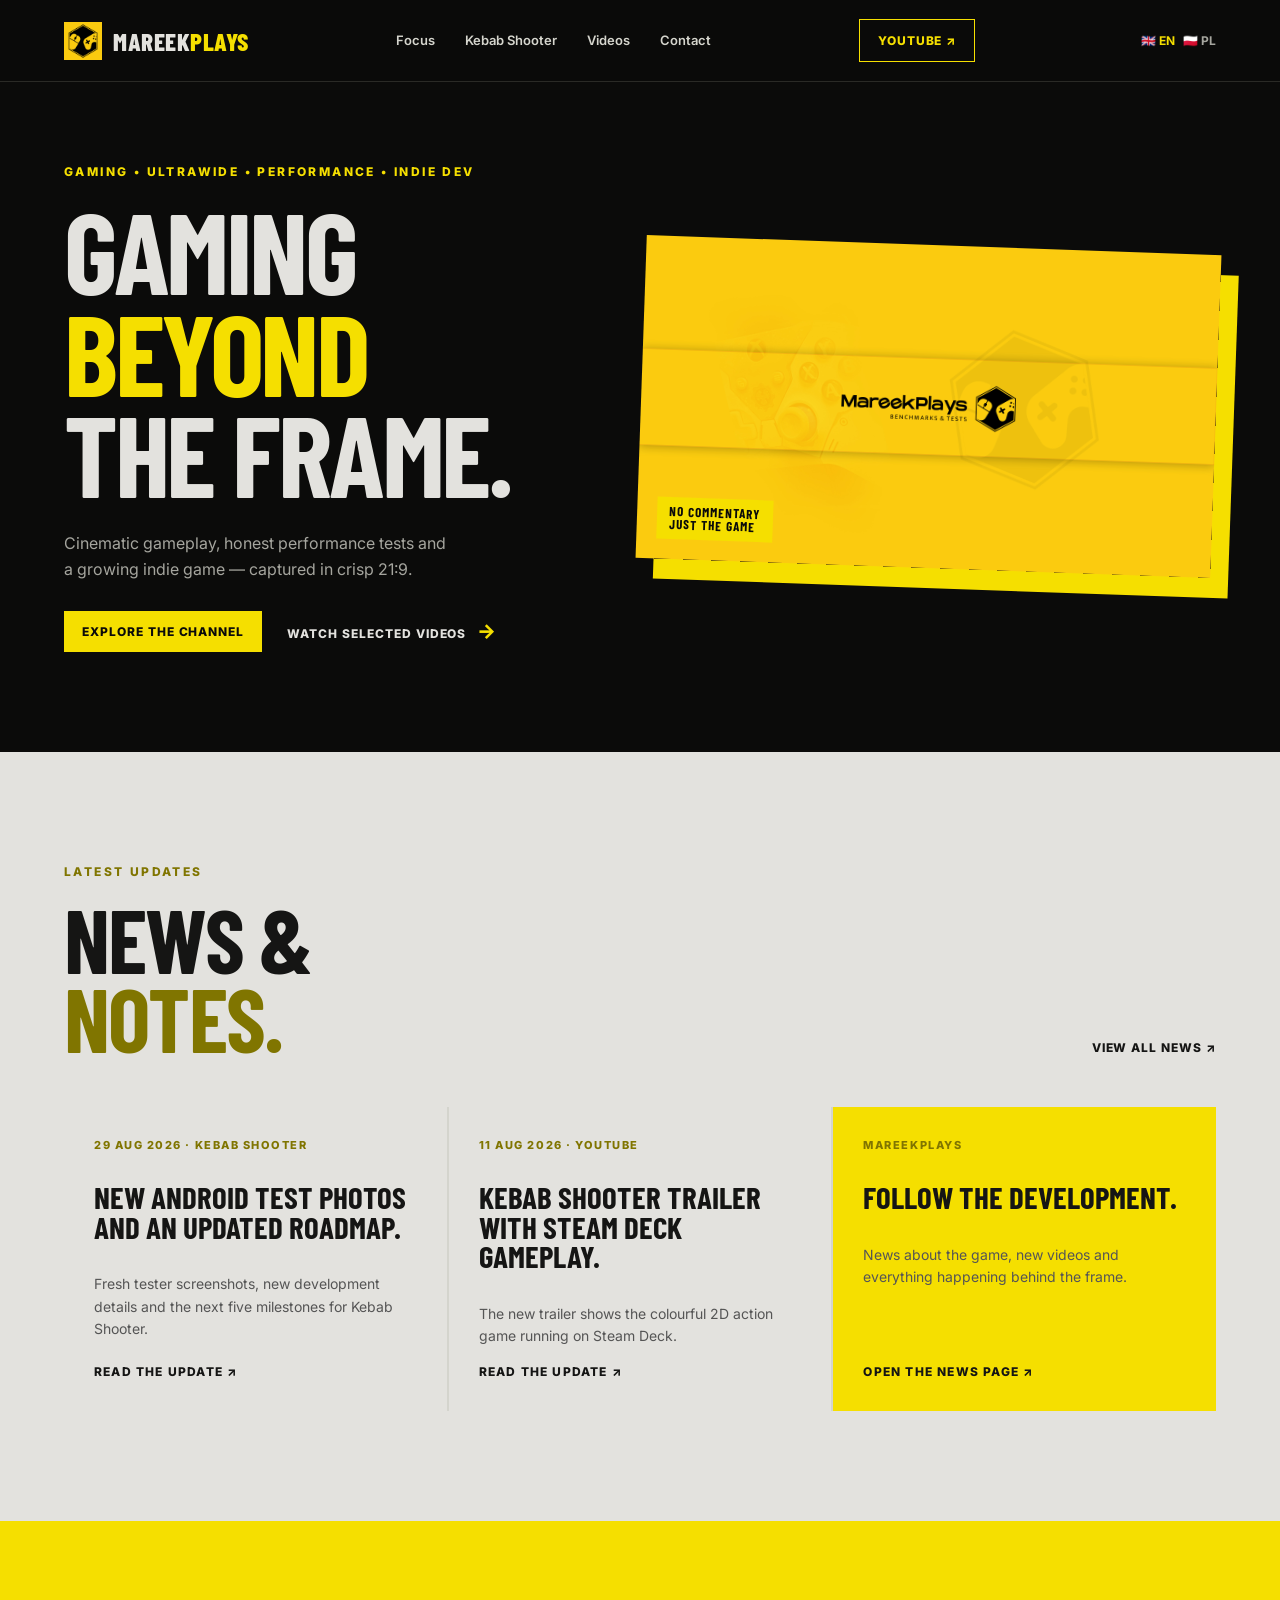
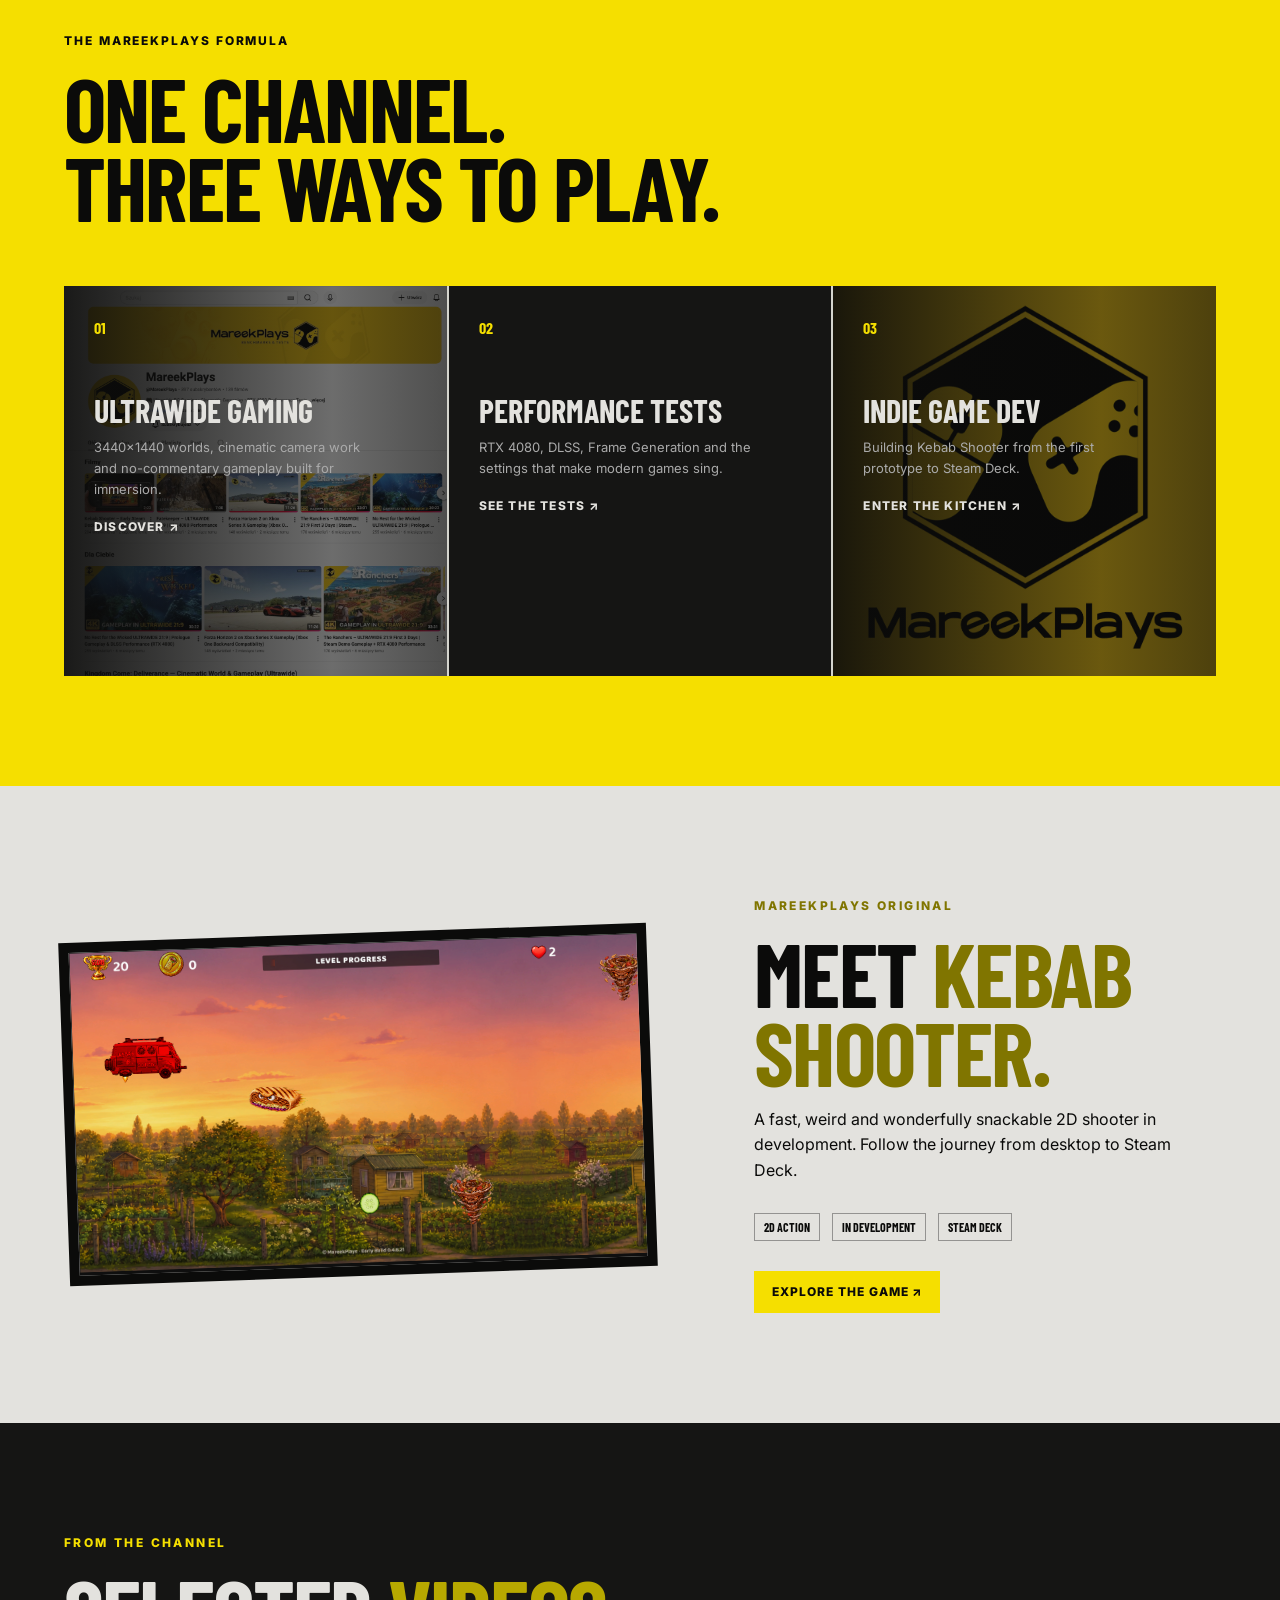
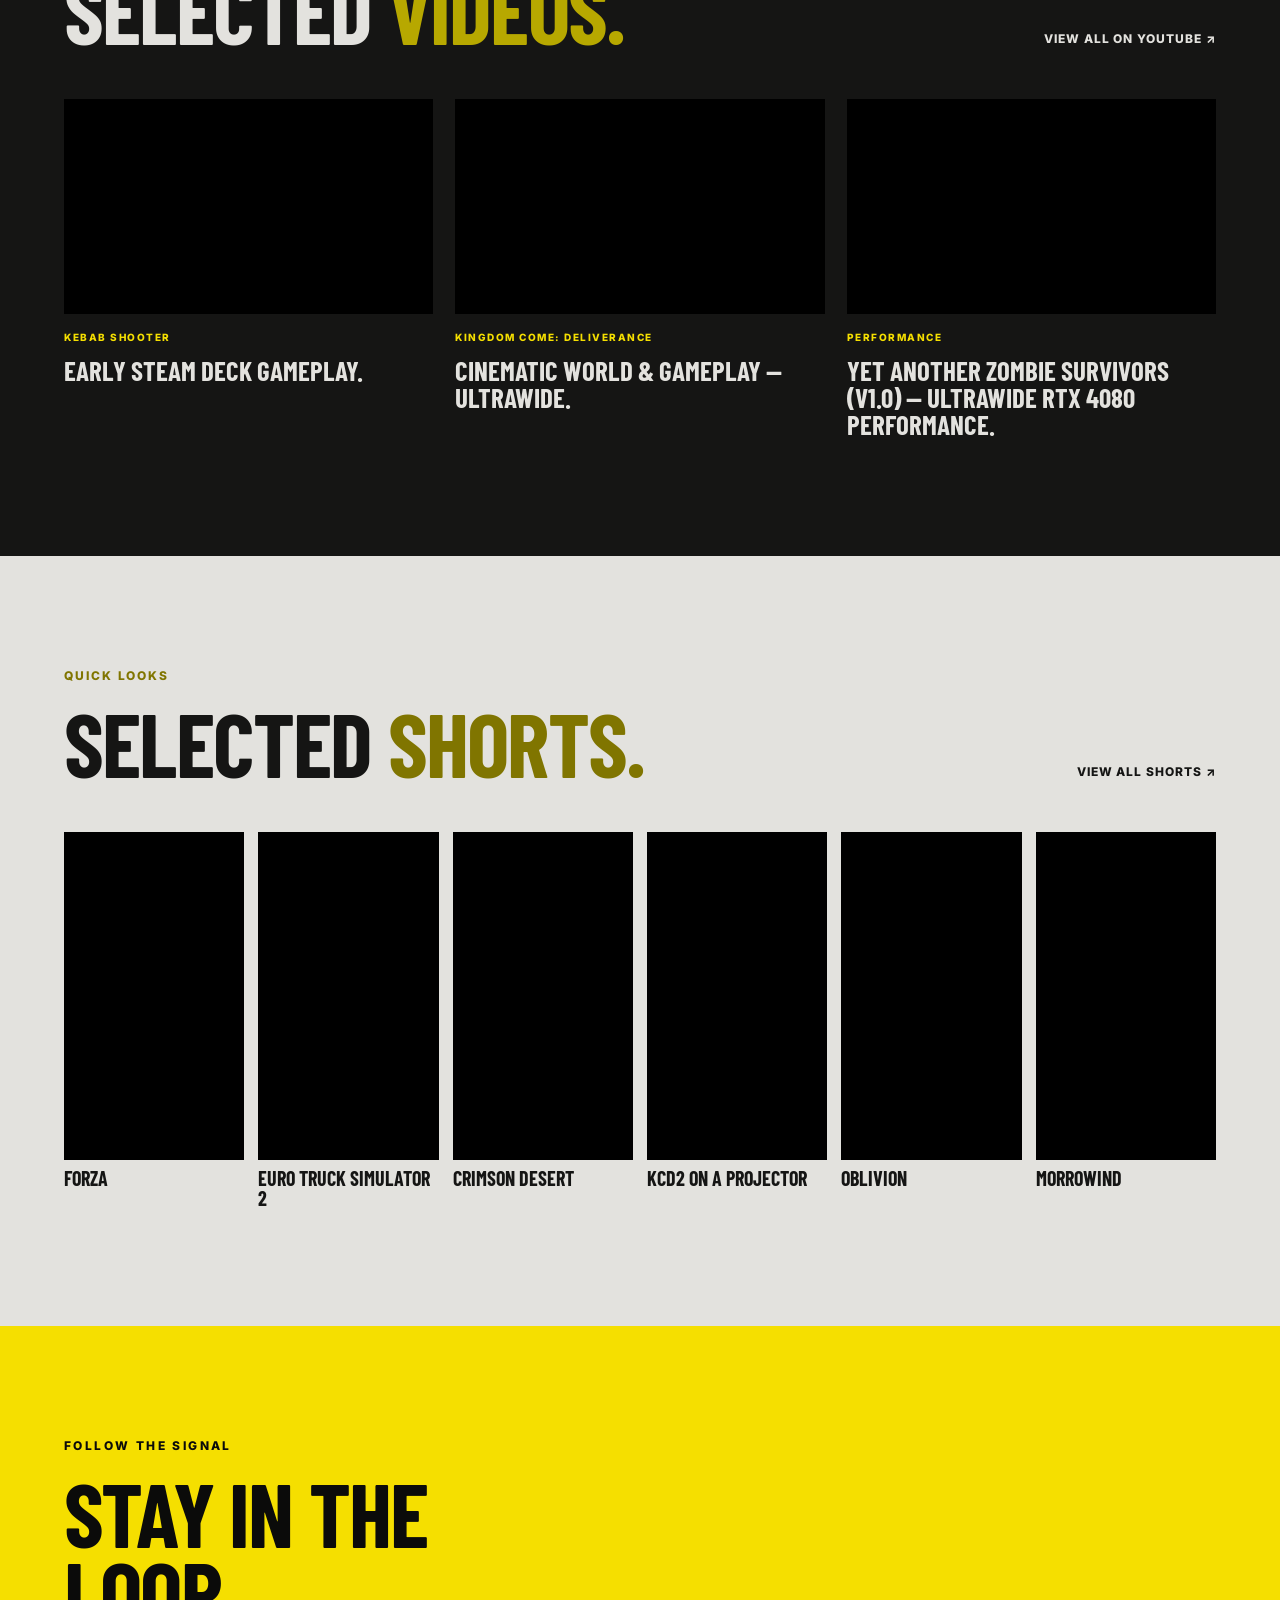
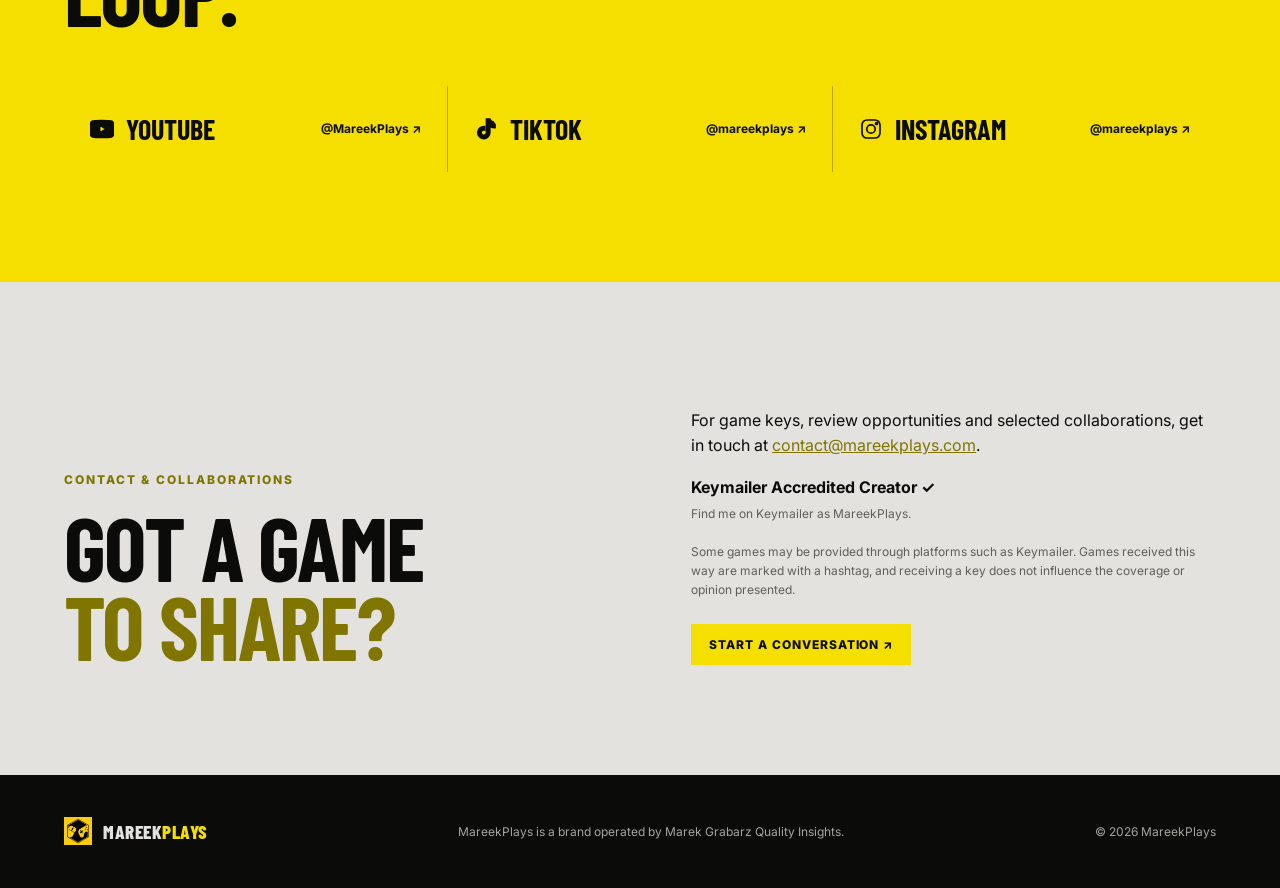
==== commit 612c2043: "Update featured video and news footer" ====
--- a/index.html
+++ b/index.html
@@ -39,7 +39,7 @@
 
     <section class="kebab section-pad" id="kebab"><div class="kebab-image"><img src="assets/images/kebab-shooter-gameplay.png" alt="Kebab Shooter gameplay in an early build"></div><div class="kebab-copy"><p class="eyebrow">MAREEKPLAYS ORIGINAL</p><h2>Meet <span>Kebab<br>Shooter.</span></h2><p>A fast, weird and wonderfully snackable 2D shooter in development. Follow the journey from desktop to Steam Deck.</p><div class="meta"><span>2D ACTION</span><span>IN DEVELOPMENT</span><span>STEAM DECK</span></div><a class="button button-yellow" href="kebab-shooter.html">Explore the game ↗</a></div></section>
 
-    <section class="videos section-pad" id="videos"><div class="section-heading"><div><p class="eyebrow">FROM THE CHANNEL</p><h2>Selected <span>videos.</span></h2></div><a class="text-link" href="https://www.youtube.com/@MareekPlays" target="_blank" rel="noreferrer">View all on YouTube ↗</a></div><div class="embed-grid"><article class="embed-card"><div class="embed-frame"><iframe src="https://www.youtube.com/embed/QDd8x8aXPLo" title="Kebab Shooter gameplay" loading="lazy" allow="accelerometer; autoplay; clipboard-write; encrypted-media; gyroscope; picture-in-picture; web-share" allowfullscreen></iframe></div><span class="tag">KEBAB SHOOTER</span><h3>Early Steam Deck gameplay.</h3></article><article class="embed-card"><div class="embed-frame"><iframe src="https://www.youtube.com/embed/videoseries?list=PLR1xdqxCKuU1ALVH2hB713PKdrg5uemoy" title="Kingdom Come Deliverance playlist" loading="lazy" allow="accelerometer; autoplay; clipboard-write; encrypted-media; gyroscope; picture-in-picture; web-share" allowfullscreen></iframe></div><span class="tag">KINGDOM COME: DELIVERANCE</span><h3>Cinematic world &amp; gameplay — ultrawide.</h3></article><article class="embed-card"><div class="embed-frame"><iframe src="https://www.youtube.com/embed/KPlNzDkzNGY" title="Fatekeeper ultrawide performance test" loading="lazy" allow="accelerometer; autoplay; clipboard-write; encrypted-media; gyroscope; picture-in-picture; web-share" allowfullscreen></iframe></div><span class="tag">PERFORMANCE</span><h3>Fatekeeper — ultrawide RTX 4080 test.</h3></article></div></section>
+    <section class="videos section-pad" id="videos"><div class="section-heading"><div><p class="eyebrow">FROM THE CHANNEL</p><h2>Selected <span>videos.</span></h2></div><a class="text-link" href="https://www.youtube.com/@MareekPlays" target="_blank" rel="noreferrer">View all on YouTube ↗</a></div><div class="embed-grid"><article class="embed-card"><div class="embed-frame"><iframe src="https://www.youtube.com/embed/QDd8x8aXPLo" title="Kebab Shooter gameplay" loading="lazy" allow="accelerometer; autoplay; clipboard-write; encrypted-media; gyroscope; picture-in-picture; web-share" allowfullscreen></iframe></div><span class="tag">KEBAB SHOOTER</span><h3>Early Steam Deck gameplay.</h3></article><article class="embed-card"><div class="embed-frame"><iframe src="https://www.youtube.com/embed/videoseries?list=PLR1xdqxCKuU1ALVH2hB713PKdrg5uemoy" title="Kingdom Come Deliverance playlist" loading="lazy" allow="accelerometer; autoplay; clipboard-write; encrypted-media; gyroscope; picture-in-picture; web-share" allowfullscreen></iframe></div><span class="tag">KINGDOM COME: DELIVERANCE</span><h3>Cinematic world &amp; gameplay — ultrawide.</h3></article><article class="embed-card"><div class="embed-frame"><iframe src="https://www.youtube.com/embed/VGyCMr4awj4" title="Yet Another Zombie Survivors (v1.0) — ULTRAWIDE 21:9 | RTX 4080 Performance" loading="lazy" allow="accelerometer; autoplay; clipboard-write; encrypted-media; gyroscope; picture-in-picture; web-share" allowfullscreen></iframe></div><span class="tag">PERFORMANCE</span><h3>Yet Another Zombie Survivors (v1.0) — ultrawide RTX 4080 performance.</h3></article></div></section>
     <section class="shorts section-pad"><div class="section-heading"><div><p class="eyebrow">QUICK LOOKS</p><h2>Selected <span>shorts.</span></h2></div><a class="text-link" href="https://www.youtube.com/@MareekPlays/shorts" target="_blank" rel="noreferrer">View all Shorts ↗</a></div><div class="shorts-grid"><article class="short-card"><div class="short-frame"><iframe src="https://www.youtube.com/embed/HTQiDRYx2u0" title="Forza Short" loading="lazy" allow="autoplay; encrypted-media; picture-in-picture" allowfullscreen></iframe></div><h3>Forza</h3></article><article class="short-card"><div class="short-frame"><iframe src="https://www.youtube.com/embed/FgGEMNS4jwI" title="Euro Truck Simulator 2 Short" loading="lazy" allow="autoplay; encrypted-media; picture-in-picture" allowfullscreen></iframe></div><h3>Euro Truck Simulator 2</h3></article><article class="short-card"><div class="short-frame"><iframe src="https://www.youtube.com/embed/gEIbYXbVGNY" title="Crimson Desert Short" loading="lazy" allow="autoplay; encrypted-media; picture-in-picture" allowfullscreen></iframe></div><h3>Crimson Desert</h3></article><article class="short-card"><div class="short-frame"><iframe src="https://www.youtube.com/embed/EDRkvhThUzU" title="Kingdom Come Deliverance 2 projector Short" loading="lazy" allow="autoplay; encrypted-media; picture-in-picture" allowfullscreen></iframe></div><h3>KCD2 on a projector</h3></article><article class="short-card"><div class="short-frame"><iframe src="https://www.youtube.com/embed/QdQoIFmSllk" title="Oblivion Short" loading="lazy" allow="autoplay; encrypted-media; picture-in-picture" allowfullscreen></iframe></div><h3>Oblivion</h3></article><article class="short-card"><div class="short-frame"><iframe src="https://www.youtube.com/embed/wM8SpcKaaE0" title="Morrowind Short" loading="lazy" allow="autoplay; encrypted-media; picture-in-picture" allowfullscreen></iframe></div><h3>Morrowind</h3></article></div></section>
 
     <section class="socials section-pad" id="socials"><p class="eyebrow">FOLLOW THE SIGNAL</p><h2>Stay in the<br><span>loop.</span></h2><div class="social-grid"><a href="https://www.youtube.com/@MareekPlays" target="_blank" rel="noreferrer"><b class="social-name"><svg viewBox="0 0 24 24" aria-hidden="true"><path d="M23.5 6.2a3 3 0 0 0-2.1-2.1C19.5 3.6 12 3.6 12 3.6s-7.5 0-9.4.5A3 3 0 0 0 .5 6.2 31 31 0 0 0 0 12a31 31 0 0 0 .5 5.8 3 3 0 0 0 2.1 2.1c1.9.5 9.4.5 9.4.5s7.5 0 9.4-.5a3 3 0 0 0 2.1-2.1A31 31 0 0 0 24 12a31 31 0 0 0-.5-5.8ZM9.6 15.9V8.1l6.5 3.9-6.5 3.9Z"/></svg>YouTube</b><span>@MareekPlays ↗</span></a><a href="https://www.tiktok.com/@mareekplays" target="_blank" rel="noreferrer"><b class="social-name"><svg viewBox="0 0 24 24" aria-hidden="true"><path d="M19.3 5.1A5.7 5.7 0 0 1 15.8 2h-3.3v13.6a2.7 2.7 0 1 1-2-2.6V9.6a6 6 0 1 0 5.3 6V9a9 9 0 0 0 5.2 1.7V7.3a5.7 5.7 0 0 1-1.7-2.2Z"/></svg>TikTok</b><span>@mareekplays ↗</span></a><a href="https://www.instagram.com/mareekplays/" target="_blank" rel="noreferrer"><b class="social-name"><svg viewBox="0 0 24 24" aria-hidden="true"><rect x="3" y="3" width="18" height="18" rx="5"/><circle cx="12" cy="12" r="4.2"/><circle cx="17.5" cy="6.5" r="1"/></svg>Instagram</b><span>@mareekplays ↗</span></a></div></section>
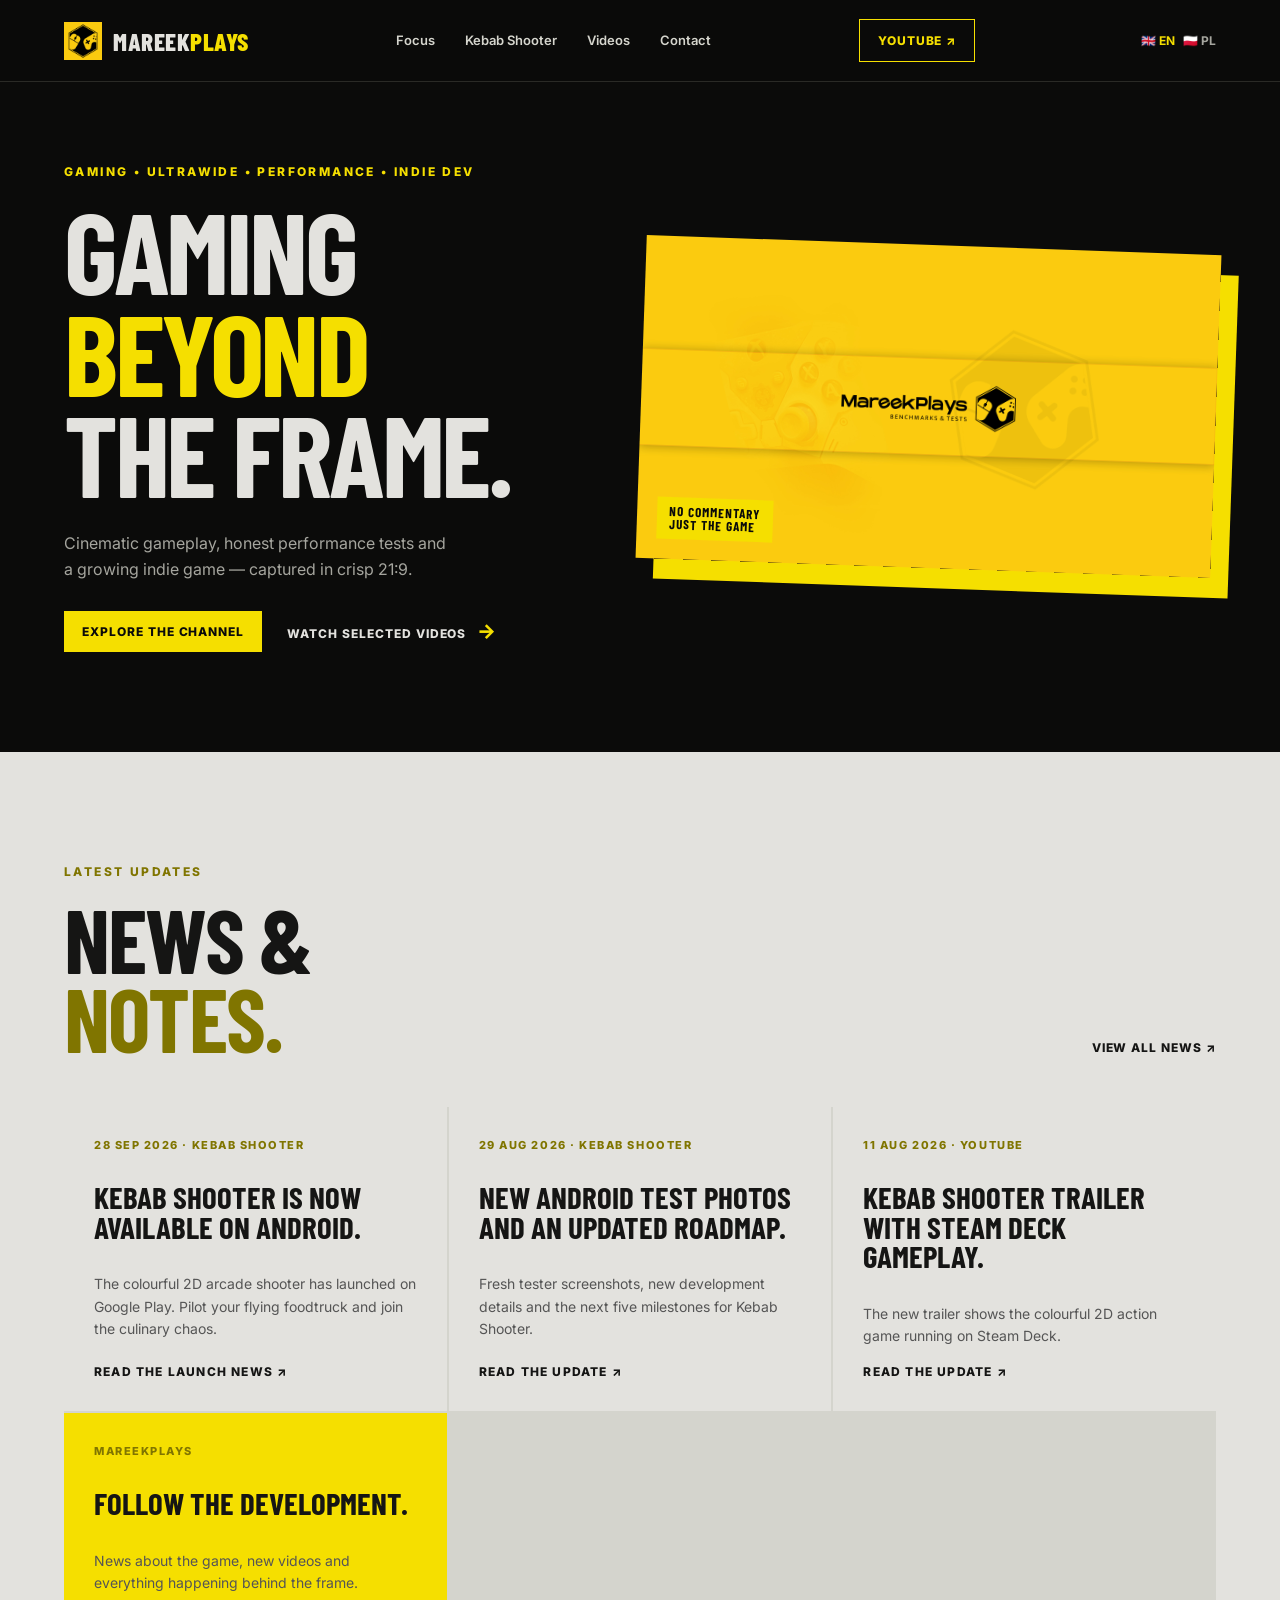
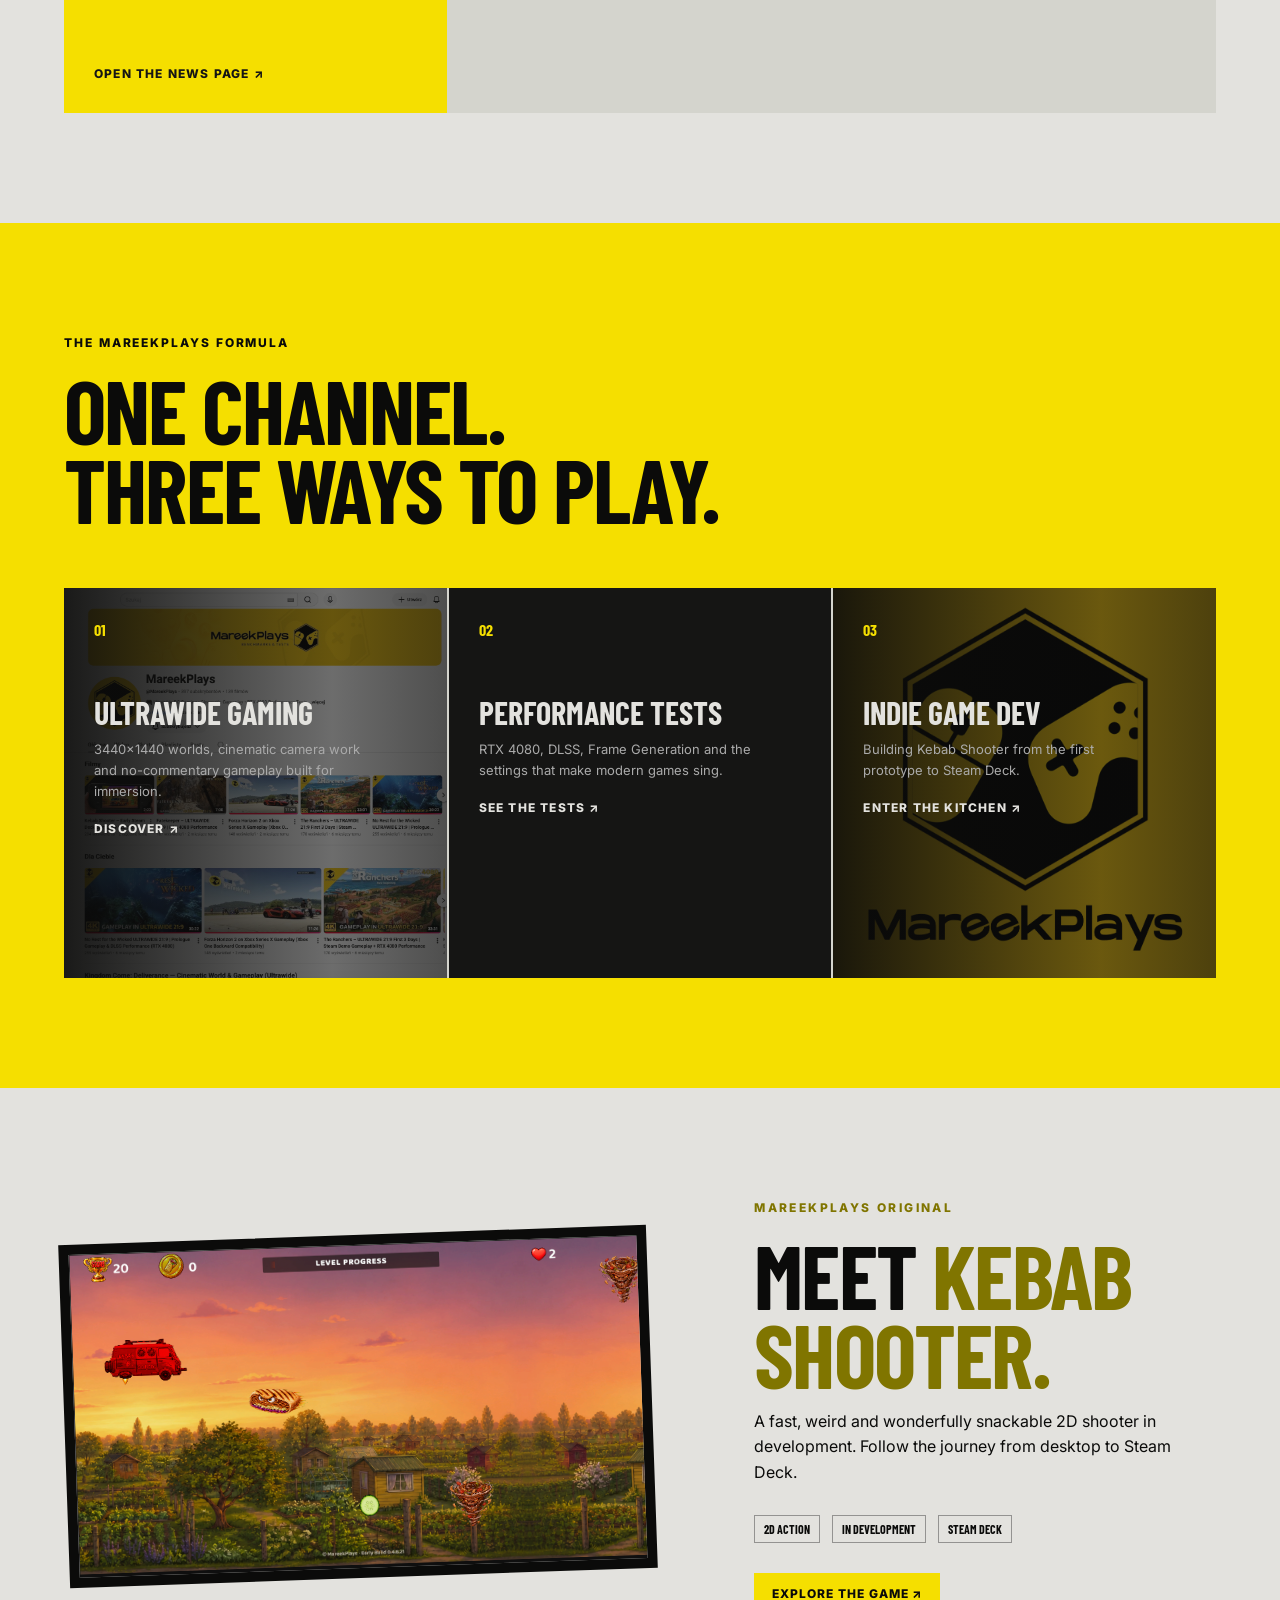
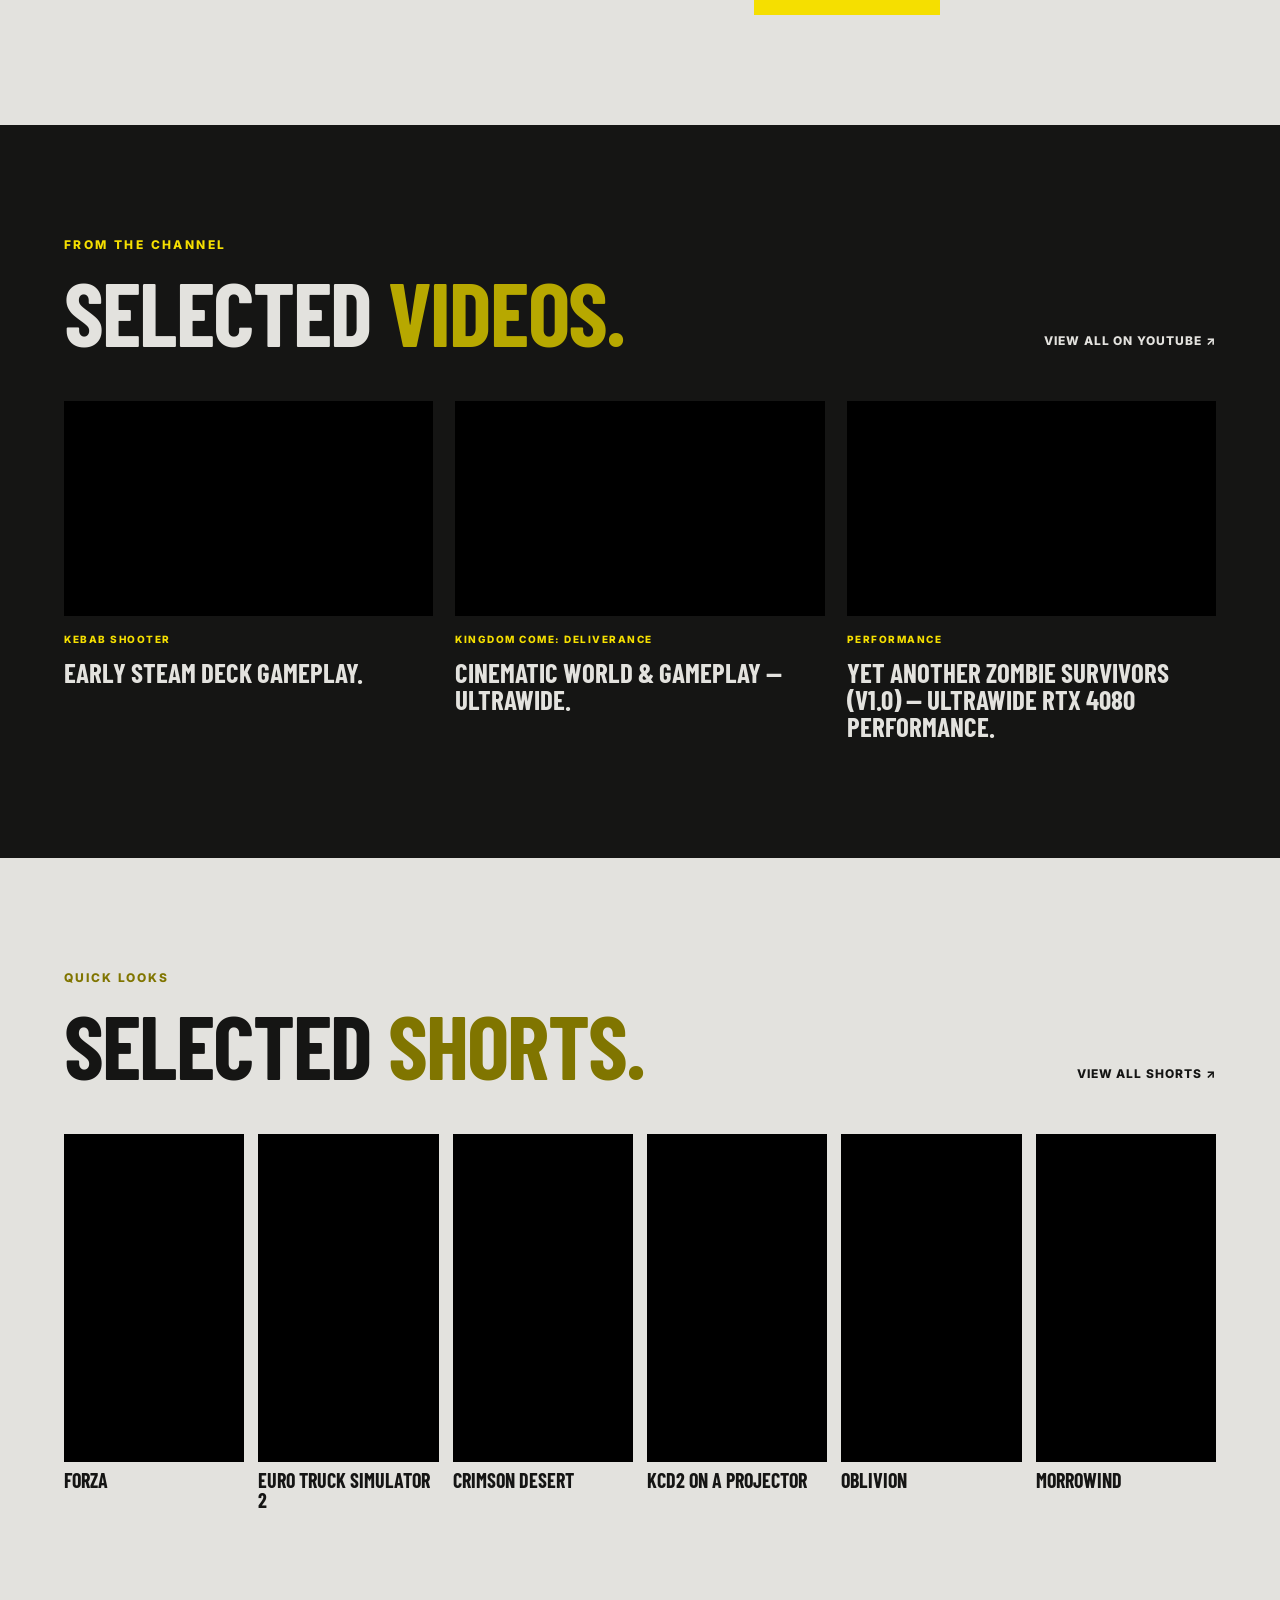
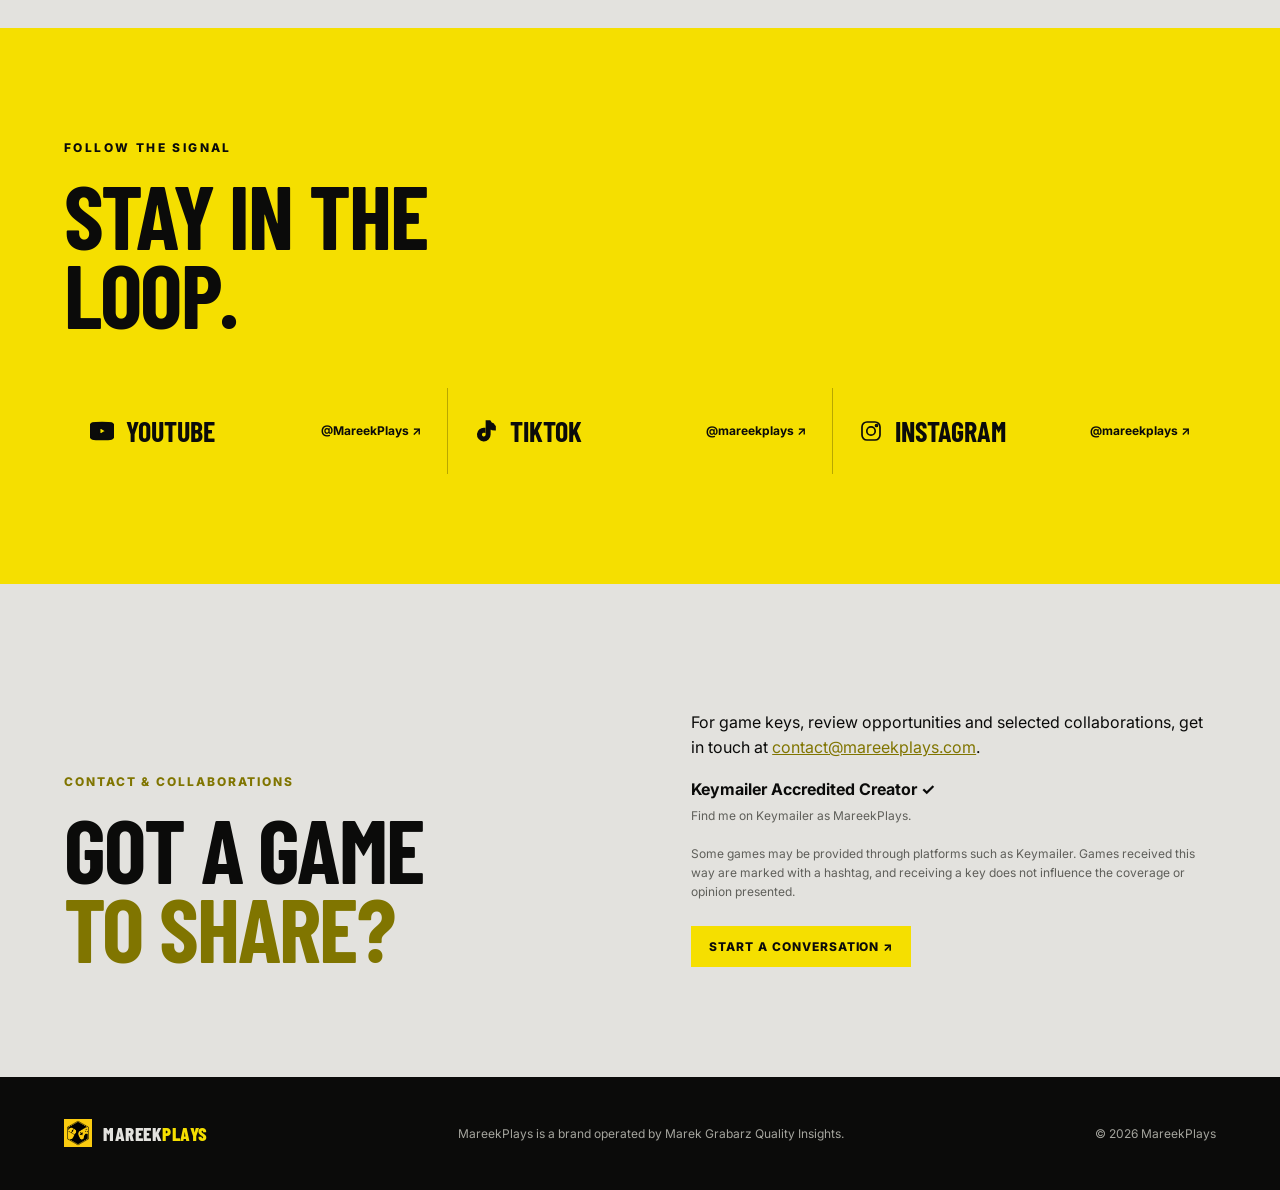
==== commit dff1fce0: "Add Kebab Shooter Android launch news" ====
--- a/index.html
+++ b/index.html
@@ -44,7 +44,7 @@
 
     <section class="socials section-pad" id="socials"><p class="eyebrow">FOLLOW THE SIGNAL</p><h2>Stay in the<br><span>loop.</span></h2><div class="social-grid"><a href="https://www.youtube.com/@MareekPlays" target="_blank" rel="noreferrer"><b class="social-name"><svg viewBox="0 0 24 24" aria-hidden="true"><path d="M23.5 6.2a3 3 0 0 0-2.1-2.1C19.5 3.6 12 3.6 12 3.6s-7.5 0-9.4.5A3 3 0 0 0 .5 6.2 31 31 0 0 0 0 12a31 31 0 0 0 .5 5.8 3 3 0 0 0 2.1 2.1c1.9.5 9.4.5 9.4.5s7.5 0 9.4-.5a3 3 0 0 0 2.1-2.1A31 31 0 0 0 24 12a31 31 0 0 0-.5-5.8ZM9.6 15.9V8.1l6.5 3.9-6.5 3.9Z"/></svg>YouTube</b><span>@MareekPlays ↗</span></a><a href="https://www.tiktok.com/@mareekplays" target="_blank" rel="noreferrer"><b class="social-name"><svg viewBox="0 0 24 24" aria-hidden="true"><path d="M19.3 5.1A5.7 5.7 0 0 1 15.8 2h-3.3v13.6a2.7 2.7 0 1 1-2-2.6V9.6a6 6 0 1 0 5.3 6V9a9 9 0 0 0 5.2 1.7V7.3a5.7 5.7 0 0 1-1.7-2.2Z"/></svg>TikTok</b><span>@mareekplays ↗</span></a><a href="https://www.instagram.com/mareekplays/" target="_blank" rel="noreferrer"><b class="social-name"><svg viewBox="0 0 24 24" aria-hidden="true"><rect x="3" y="3" width="18" height="18" rx="5"/><circle cx="12" cy="12" r="4.2"/><circle cx="17.5" cy="6.5" r="1"/></svg>Instagram</b><span>@mareekplays ↗</span></a></div></section>
     <section class="contact section-pad" id="contact"><div><p class="eyebrow">CONTACT &amp; COLLABORATIONS</p><h2>Got a game<br><span>to share?</span></h2></div><div class="contact-copy"><p>For game keys, review opportunities and selected collaborations, get in touch at <a href="mailto:contact@mareekplays.com">contact@mareekplays.com</a>.</p><p><strong>Keymailer Accredited Creator ✓</strong><br><span class="disclosure">Find me on Keymailer as MareekPlays.</span></p><p class="disclosure">Some games may be provided through platforms such as Keymailer. Games received this way are marked with a hashtag, and receiving a key does not influence the coverage or opinion presented.</p><a class="button button-yellow" href="mailto:contact@mareekplays.com">Start a conversation ↗</a></div></section>
-    <section class="news section-pad" id="news"><div class="section-heading"><div><p class="eyebrow">LATEST UPDATES</p><h2>News &amp;<br><span>notes.</span></h2></div><a class="text-link" href="news.html">View all news ↗</a></div><div class="news-grid"><article class="news-card"><p class="news-date">29 AUG 2026 · KEBAB SHOOTER</p><h3>New Android test photos and an updated roadmap.</h3><p>Fresh tester screenshots, new development details and the next five milestones for Kebab Shooter.</p><a href="news/android-tests-roadmap.html">Read the update ↗</a></article><article class="news-card"><p class="news-date">11 AUG 2026 · YOUTUBE</p><h3>Kebab Shooter trailer with Steam Deck gameplay.</h3><p>The new trailer shows the colourful 2D action game running on Steam Deck.</p><a href="news/steam-deck-trailer.html">Read the update ↗</a></article><article class="news-card news-card-accent"><p class="news-date">MAREEKPLAYS</p><h3>Follow the development.</h3><p>News about the game, new videos and everything happening behind the frame.</p><a href="news.html">Open the news page ↗</a></article></div></section>
+    <section class="news section-pad" id="news"><div class="section-heading"><div><p class="eyebrow">LATEST UPDATES</p><h2>News &amp;<br><span>notes.</span></h2></div><a class="text-link" href="news.html">View all news ↗</a></div><div class="news-grid"><article class="news-card"><p class="news-date">28 SEP 2026 · KEBAB SHOOTER</p><h3>Kebab Shooter is now available on Android.</h3><p>The colourful 2D arcade shooter has launched on Google Play. Pilot your flying foodtruck and join the culinary chaos.</p><a href="news/android-release.html">Read the launch news ↗</a></article><article class="news-card"><p class="news-date">29 AUG 2026 · KEBAB SHOOTER</p><h3>New Android test photos and an updated roadmap.</h3><p>Fresh tester screenshots, new development details and the next five milestones for Kebab Shooter.</p><a href="news/android-tests-roadmap.html">Read the update ↗</a></article><article class="news-card"><p class="news-date">11 AUG 2026 · YOUTUBE</p><h3>Kebab Shooter trailer with Steam Deck gameplay.</h3><p>The new trailer shows the colourful 2D action game running on Steam Deck.</p><a href="news/steam-deck-trailer.html">Read the update ↗</a></article><article class="news-card news-card-accent"><p class="news-date">MAREEKPLAYS</p><h3>Follow the development.</h3><p>News about the game, new videos and everything happening behind the frame.</p><a href="news.html">Open the news page ↗</a></article></div></section>
   </main>
   <footer><div class="brand footer-brand"><img src="assets/images/avatar-yellow.jpg" alt=""><span>MAREEK<span>PLAYS</span></span></div><p>MareekPlays is a brand operated by Marek Grabarz Quality Insights.</p><small>© 2026 MareekPlays</small></footer>
 <script src="js/i18n.js"></script></body>
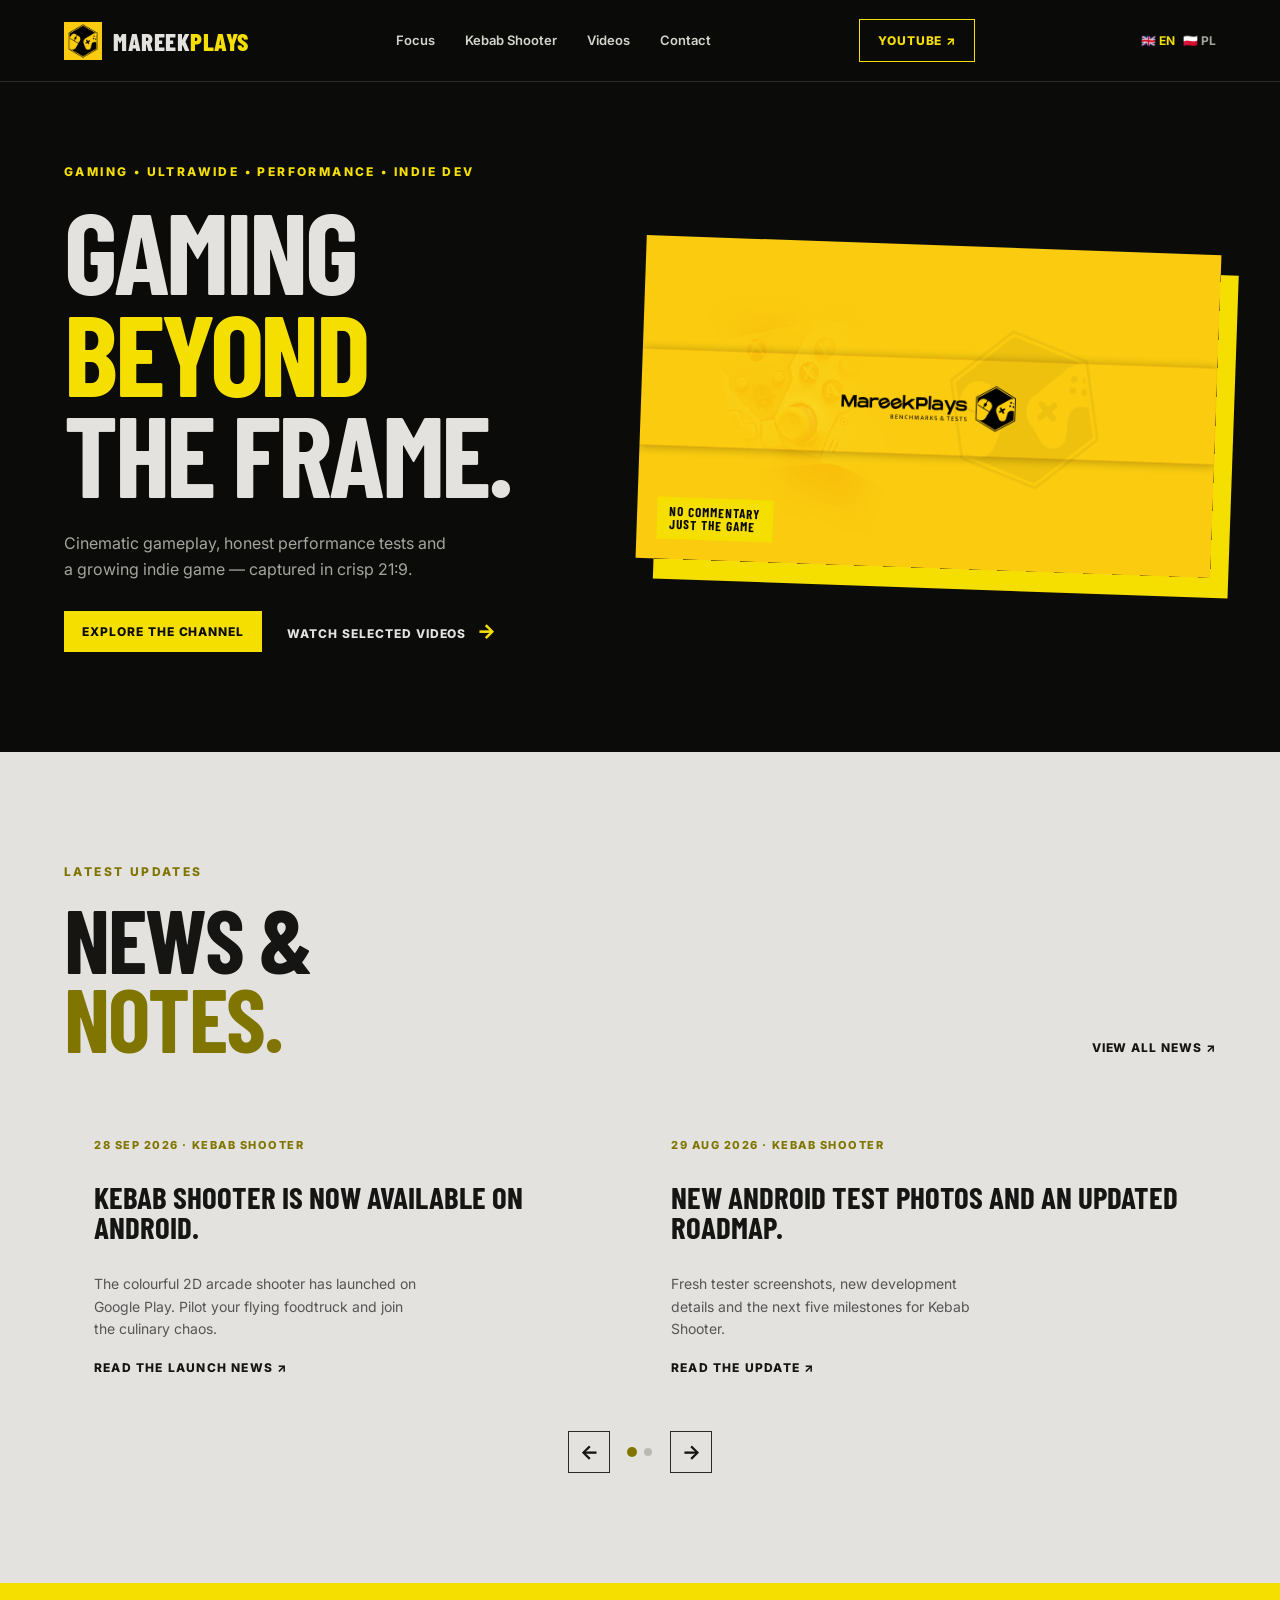
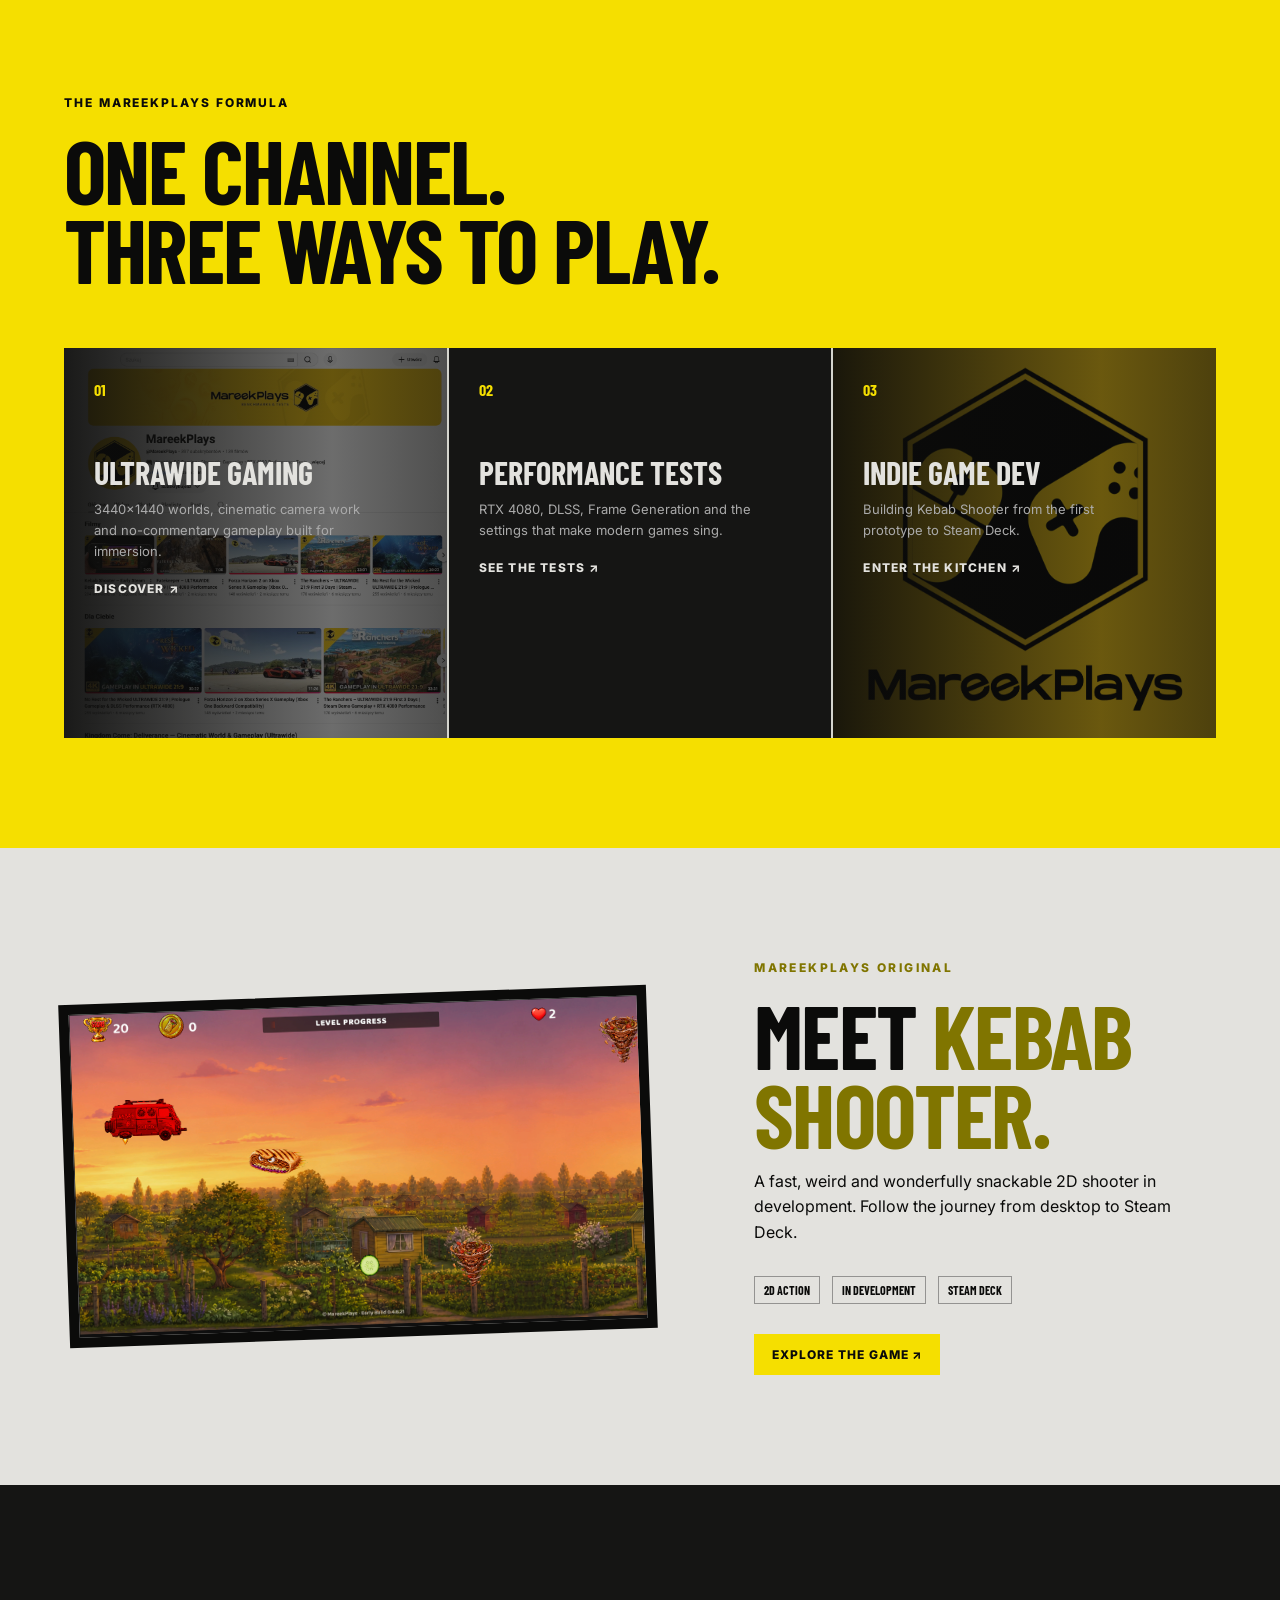
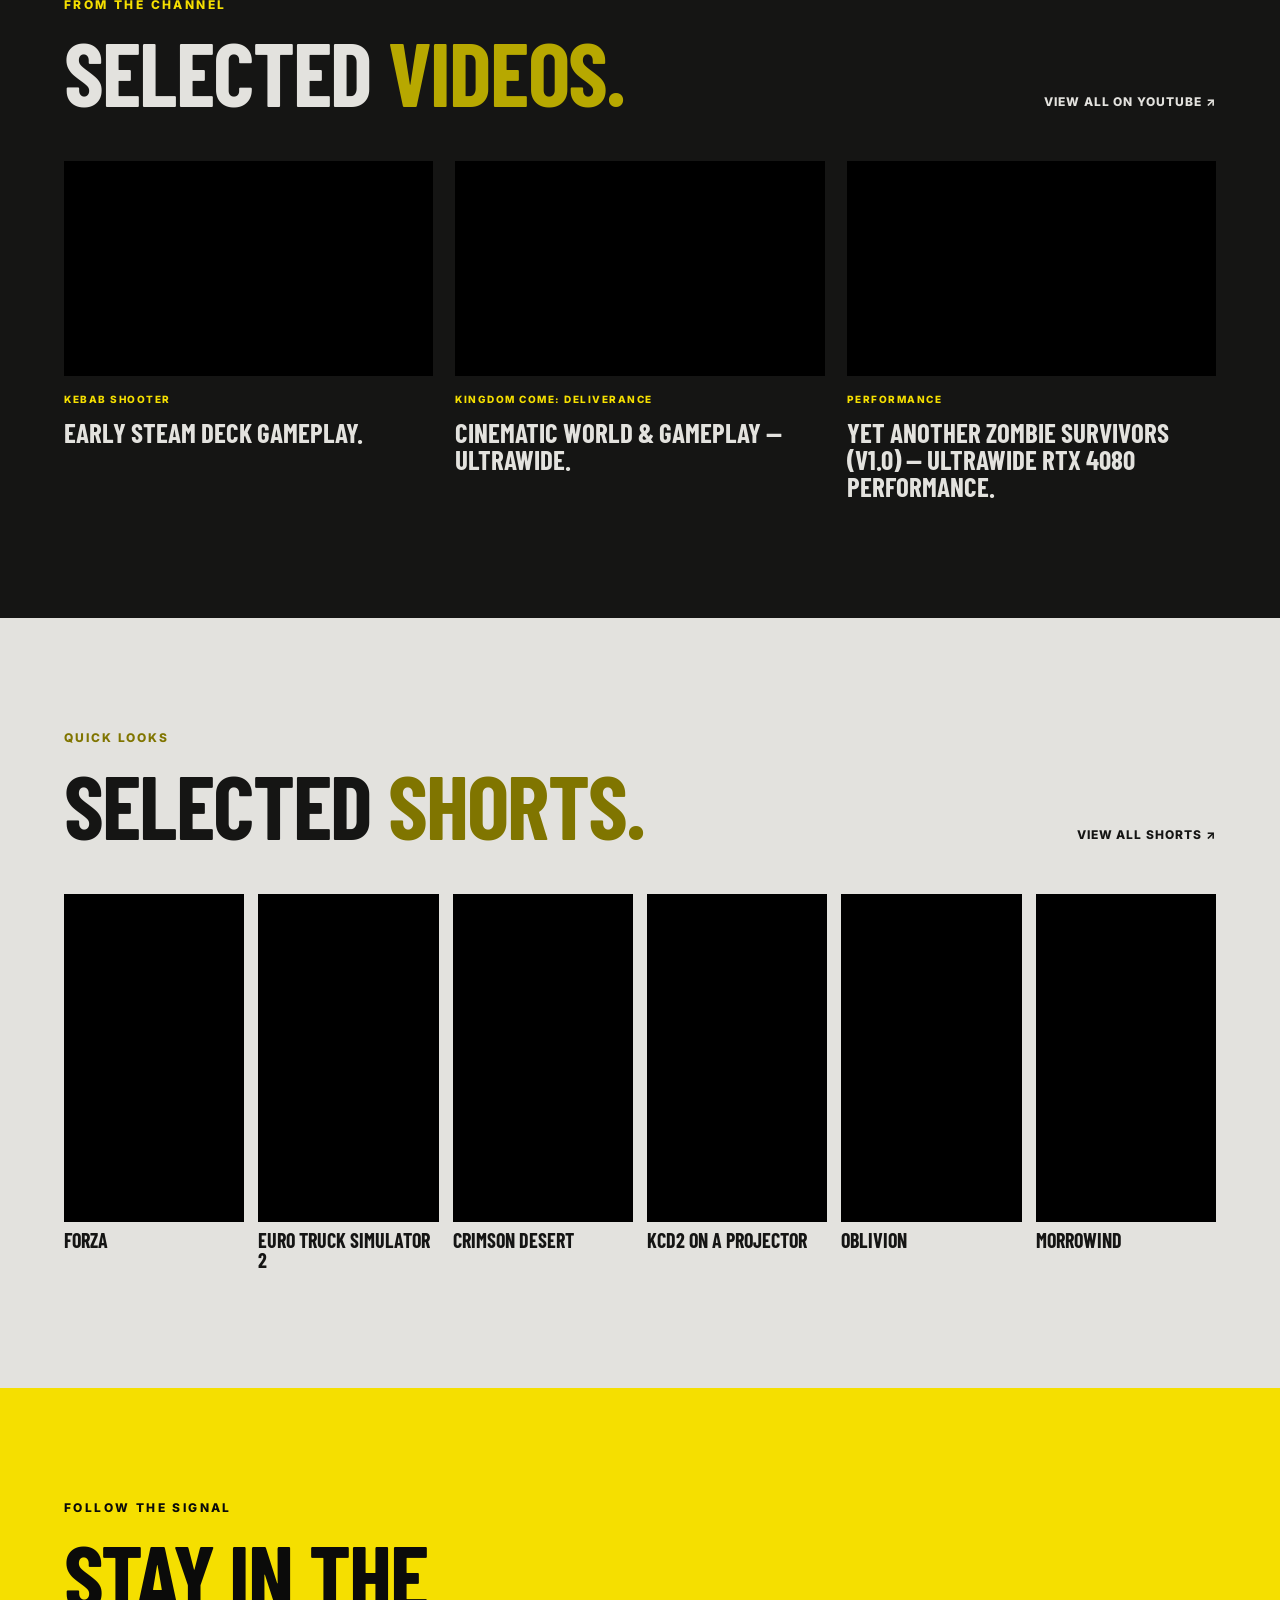
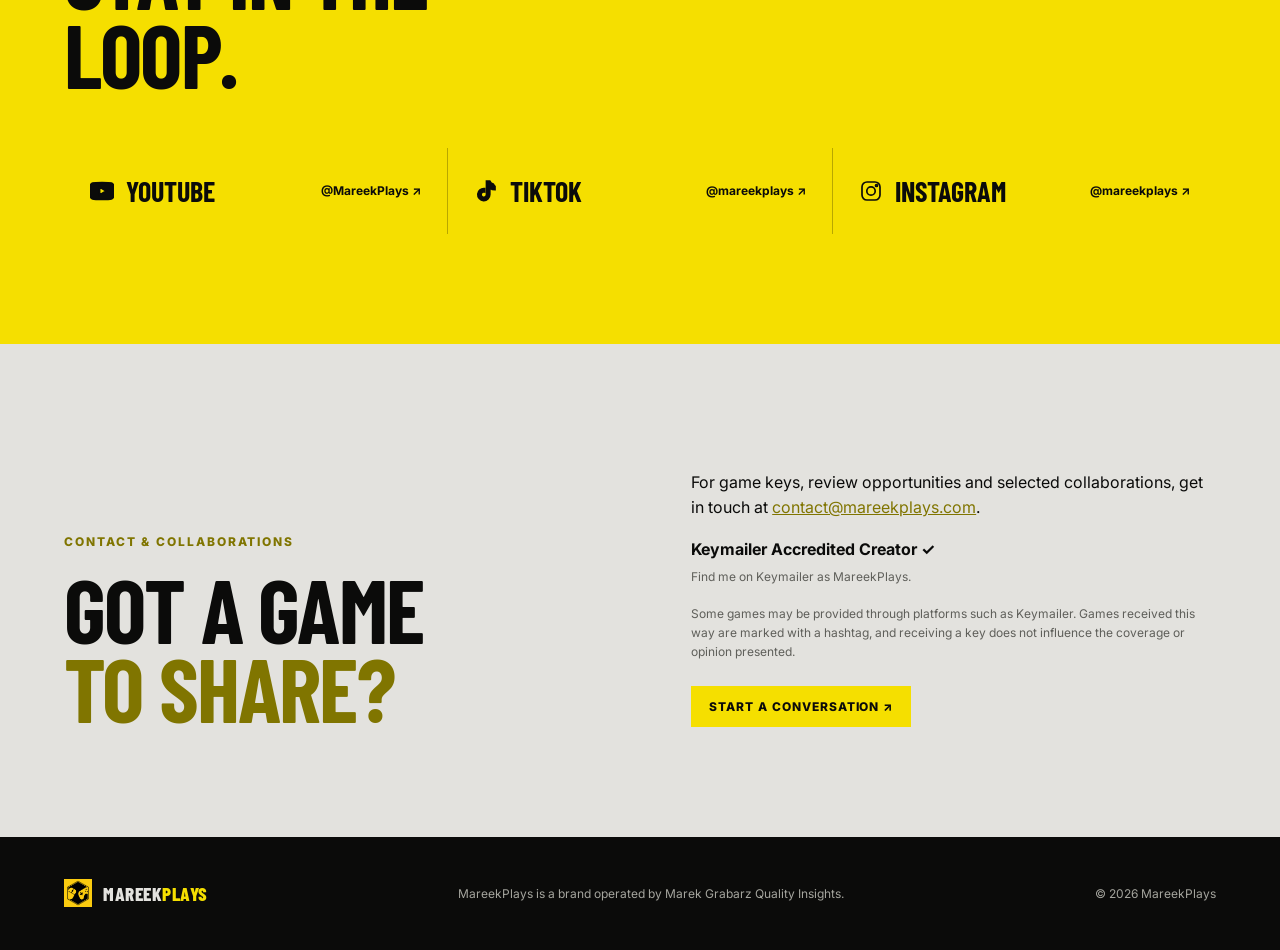
==== commit b2bd736b: "Add responsive homepage news slider" ====
--- a/index.html
+++ b/index.html
@@ -17,6 +17,7 @@
   <link rel="stylesheet" href="css/style.css">
   <link rel="stylesheet" href="css/contact.css">
   <link rel="stylesheet" href="css/stage2.css">
+  <link rel="stylesheet" href="css/news-slider.css">
 </head>
 <body>
   <header class="site-header">
@@ -44,8 +45,8 @@
 
     <section class="socials section-pad" id="socials"><p class="eyebrow">FOLLOW THE SIGNAL</p><h2>Stay in the<br><span>loop.</span></h2><div class="social-grid"><a href="https://www.youtube.com/@MareekPlays" target="_blank" rel="noreferrer"><b class="social-name"><svg viewBox="0 0 24 24" aria-hidden="true"><path d="M23.5 6.2a3 3 0 0 0-2.1-2.1C19.5 3.6 12 3.6 12 3.6s-7.5 0-9.4.5A3 3 0 0 0 .5 6.2 31 31 0 0 0 0 12a31 31 0 0 0 .5 5.8 3 3 0 0 0 2.1 2.1c1.9.5 9.4.5 9.4.5s7.5 0 9.4-.5a3 3 0 0 0 2.1-2.1A31 31 0 0 0 24 12a31 31 0 0 0-.5-5.8ZM9.6 15.9V8.1l6.5 3.9-6.5 3.9Z"/></svg>YouTube</b><span>@MareekPlays ↗</span></a><a href="https://www.tiktok.com/@mareekplays" target="_blank" rel="noreferrer"><b class="social-name"><svg viewBox="0 0 24 24" aria-hidden="true"><path d="M19.3 5.1A5.7 5.7 0 0 1 15.8 2h-3.3v13.6a2.7 2.7 0 1 1-2-2.6V9.6a6 6 0 1 0 5.3 6V9a9 9 0 0 0 5.2 1.7V7.3a5.7 5.7 0 0 1-1.7-2.2Z"/></svg>TikTok</b><span>@mareekplays ↗</span></a><a href="https://www.instagram.com/mareekplays/" target="_blank" rel="noreferrer"><b class="social-name"><svg viewBox="0 0 24 24" aria-hidden="true"><rect x="3" y="3" width="18" height="18" rx="5"/><circle cx="12" cy="12" r="4.2"/><circle cx="17.5" cy="6.5" r="1"/></svg>Instagram</b><span>@mareekplays ↗</span></a></div></section>
     <section class="contact section-pad" id="contact"><div><p class="eyebrow">CONTACT &amp; COLLABORATIONS</p><h2>Got a game<br><span>to share?</span></h2></div><div class="contact-copy"><p>For game keys, review opportunities and selected collaborations, get in touch at <a href="mailto:contact@mareekplays.com">contact@mareekplays.com</a>.</p><p><strong>Keymailer Accredited Creator ✓</strong><br><span class="disclosure">Find me on Keymailer as MareekPlays.</span></p><p class="disclosure">Some games may be provided through platforms such as Keymailer. Games received this way are marked with a hashtag, and receiving a key does not influence the coverage or opinion presented.</p><a class="button button-yellow" href="mailto:contact@mareekplays.com">Start a conversation ↗</a></div></section>
-    <section class="news section-pad" id="news"><div class="section-heading"><div><p class="eyebrow">LATEST UPDATES</p><h2>News &amp;<br><span>notes.</span></h2></div><a class="text-link" href="news.html">View all news ↗</a></div><div class="news-grid"><article class="news-card"><p class="news-date">28 SEP 2026 · KEBAB SHOOTER</p><h3>Kebab Shooter is now available on Android.</h3><p>The colourful 2D arcade shooter has launched on Google Play. Pilot your flying foodtruck and join the culinary chaos.</p><a href="news/android-release.html">Read the launch news ↗</a></article><article class="news-card"><p class="news-date">29 AUG 2026 · KEBAB SHOOTER</p><h3>New Android test photos and an updated roadmap.</h3><p>Fresh tester screenshots, new development details and the next five milestones for Kebab Shooter.</p><a href="news/android-tests-roadmap.html">Read the update ↗</a></article><article class="news-card"><p class="news-date">11 AUG 2026 · YOUTUBE</p><h3>Kebab Shooter trailer with Steam Deck gameplay.</h3><p>The new trailer shows the colourful 2D action game running on Steam Deck.</p><a href="news/steam-deck-trailer.html">Read the update ↗</a></article><article class="news-card news-card-accent"><p class="news-date">MAREEKPLAYS</p><h3>Follow the development.</h3><p>News about the game, new videos and everything happening behind the frame.</p><a href="news.html">Open the news page ↗</a></article></div></section>
+    <section class="news section-pad" id="news"><div class="section-heading"><div><p class="eyebrow">LATEST UPDATES</p><h2>News &amp;<br><span>notes.</span></h2></div><a class="text-link" href="news.html">View all news ↗</a></div><div class="news-slider" data-news-slider><div class="news-grid news-slider-track"><article class="news-card"><p class="news-date">28 SEP 2026 · KEBAB SHOOTER</p><h3>Kebab Shooter is now available on Android.</h3><p>The colourful 2D arcade shooter has launched on Google Play. Pilot your flying foodtruck and join the culinary chaos.</p><a href="news/android-release.html">Read the launch news ↗</a></article><article class="news-card"><p class="news-date">29 AUG 2026 · KEBAB SHOOTER</p><h3>New Android test photos and an updated roadmap.</h3><p>Fresh tester screenshots, new development details and the next five milestones for Kebab Shooter.</p><a href="news/android-tests-roadmap.html">Read the update ↗</a></article><article class="news-card"><p class="news-date">11 AUG 2026 · YOUTUBE</p><h3>Kebab Shooter trailer with Steam Deck gameplay.</h3><p>The new trailer shows the colourful 2D action game running on Steam Deck.</p><a href="news/steam-deck-trailer.html">Read the update ↗</a></article></div><div class="news-slider-controls"><button type="button" class="news-slider-button" data-news-prev aria-label="Previous news">←</button><div class="news-slider-dots" data-news-dots aria-label="News slides"></div><button type="button" class="news-slider-button" data-news-next aria-label="Next news">→</button></div></div></section>
   </main>
   <footer><div class="brand footer-brand"><img src="assets/images/avatar-yellow.jpg" alt=""><span>MAREEK<span>PLAYS</span></span></div><p>MareekPlays is a brand operated by Marek Grabarz Quality Insights.</p><small>© 2026 MareekPlays</small></footer>
-<script src="js/i18n.js"></script></body>
+<script src="js/news-slider.js"></script><script src="js/i18n.js"></script></body>
 </html>
--- a/css/news-slider.css
+++ b/css/news-slider.css
@@ -0,0 +1,2 @@
+.news .section-heading .text-link:hover{color:#807500}.news-slider{position:relative}.news-slider-track{display:flex;gap:2px;overflow:hidden;background:transparent}.news-slider-track .news-card{flex:0 0 calc((100% - 2px)/2);min-width:0}.news-slider-controls{display:flex;align-items:center;justify-content:center;gap:18px;margin-top:24px}.news-slider-button{width:42px;height:42px;border:1px solid var(--line);background:transparent;color:var(--ink);font:700 20px/1 var(--sans);cursor:pointer;transition:background .2s,color .2s}.news-slider-button:hover,.news-slider-button:focus-visible{background:var(--ink);color:var(--white);outline:none}.news-slider-dots{display:flex;gap:8px}.news-slider-dot{width:8px;height:8px;padding:0;border:0;border-radius:50%;background:#bbb9b0;cursor:pointer}.news-slider-dot:nth-child(3){display:none}.news-slider-dot.is-active{background:#807500;transform:scale(1.25)}
+@media(max-width:800px){.news-slider-track{gap:0;overflow-x:auto;scroll-snap-type:x mandatory;scrollbar-width:none;background:transparent}.news-slider-track::-webkit-scrollbar{display:none}.news-slider-track .news-card{flex:0 0 100%;scroll-snap-align:start;min-height:300px}.news-slider-button{width:38px;height:38px}.news-slider-controls{margin-top:20px}.news-slider-dot:nth-child(3){display:block}}
